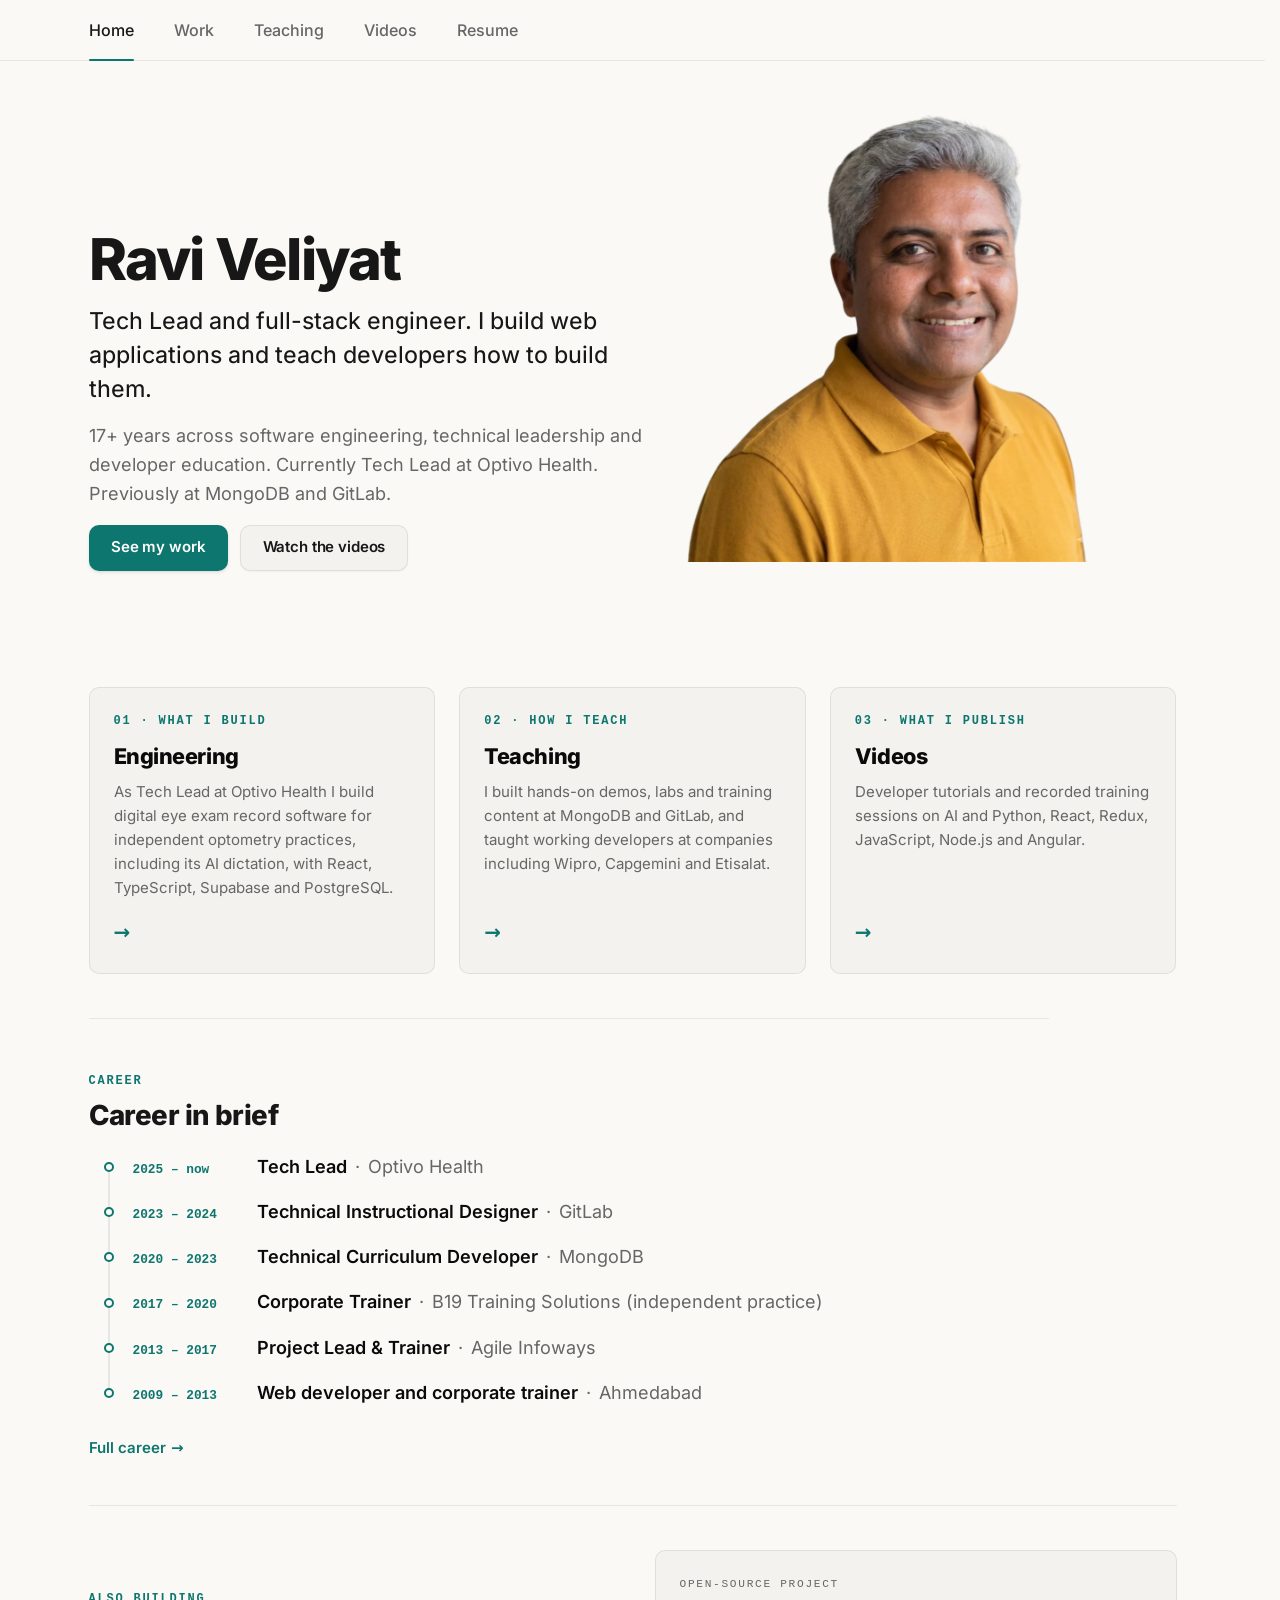
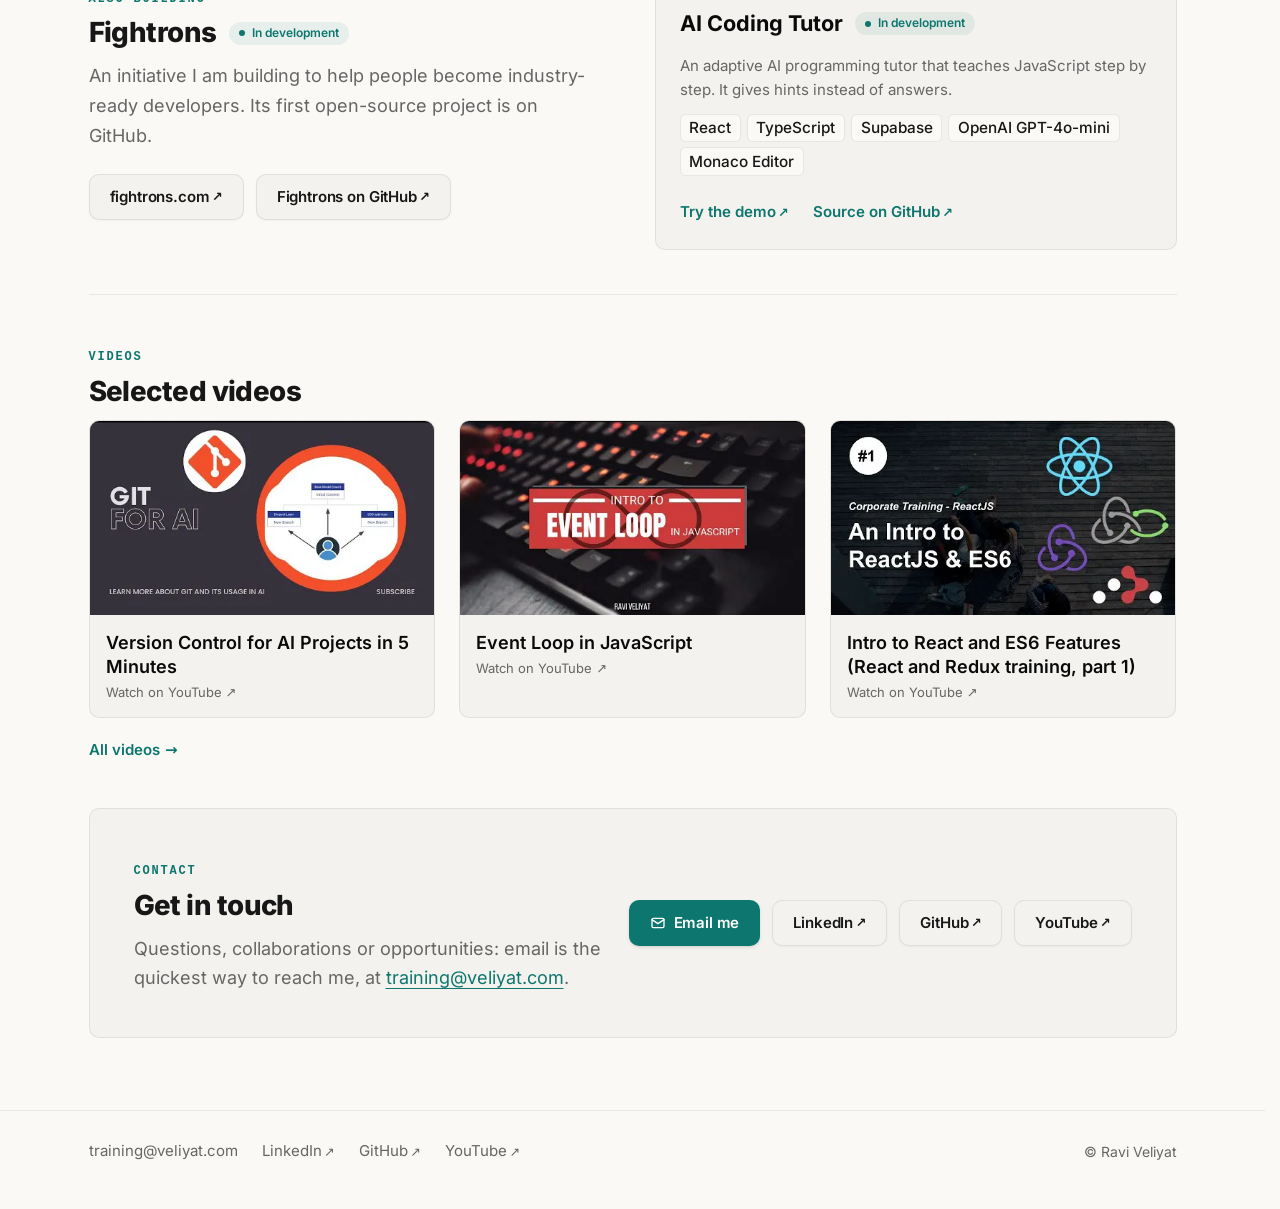
==== index.html @ f45f29bb "feat(home): tag AI Coding Tutor In development, new Home card eyebrows and phone icon tiles (brief v" ====
<!doctype html>
<html lang="en">
<head>
<meta charset="utf-8">
<meta name="viewport" content="width=device-width, initial-scale=1">
<title>Ravi Veliyat – Tech Lead, Full-Stack Engineer and Developer Educator</title>
<meta name="description" content="Tech Lead and full-stack engineer with 17+ years across software engineering, technical leadership and developer education, including MongoDB and GitLab.">
<meta name="color-scheme" content="light dark">
<link rel="icon" href="/assets/img/favicon.svg" type="image/svg+xml">
<link rel="preload" href="/assets/fonts/inter-latin-wght-normal.woff2" as="font" type="font/woff2" crossorigin>

<!-- SITE-ADDRESS block: https://veliyat.com appears only in this block and the JSON-LD below. Replace in one pass if it changes. -->
<link rel="canonical" href="https://veliyat.com/">
<meta property="og:title" content="Ravi Veliyat – Tech Lead, Full-Stack Engineer and Developer Educator">
<meta property="og:description" content="Tech Lead and full-stack engineer with 17+ years across software engineering, technical leadership and developer education, including MongoDB and GitLab.">
<meta property="og:url" content="https://veliyat.com/">
<meta property="og:type" content="website">
<meta property="og:site_name" content="Ravi Veliyat">
<meta property="og:image" content="https://veliyat.com/assets/img/social.jpg">
<meta property="og:image:width" content="1200">
<meta property="og:image:height" content="630">
<meta property="og:image:alt" content="Ravi Veliyat. Tech Lead and full-stack engineer. I build web applications and teach developers how to build them.">
<meta name="twitter:card" content="summary_large_image">
<!-- end SITE-ADDRESS block -->

<link rel="stylesheet" href="/assets/css/site.css">

<script type="application/ld+json">
{
  "@context": "https://schema.org",
  "@type": "ProfilePage",
  "name": "Ravi Veliyat – Tech Lead, Full-Stack Engineer and Developer Educator",
  "url": "https://veliyat.com/",
  "mainEntity": {
    "@type": "Person",
    "@id": "https://veliyat.com/#ravi",
    "name": "Ravi Veliyat",
    "url": "https://veliyat.com/",
    "jobTitle": "Tech Lead",
    "worksFor": {
      "@type": "Organization",
      "name": "Optivo Health",
      "url": "https://www.optivohealth.com/"
    },
    "address": {
      "@type": "PostalAddress",
      "addressLocality": "Ahmedabad",
      "addressCountry": "IN"
    },
    "email": "mailto:training@veliyat.com",
    "sameAs": [
      "https://www.linkedin.com/in/veliyat",
      "https://github.com/veliyat",
      "https://www.youtube.com/raviveliyat"
    ]
  }
}
</script>
</head>
<body>
<a class="skip-link" href="#main">Skip to content</a>

<header class="site-header">
  <div class="wrap wrap-wide">
    <nav class="site-nav" aria-label="Main navigation">
      <ul>
        <li><a href="/" aria-current="page">Home</a></li>
        <li><a href="/work/">Work</a></li>
        <li><a href="/teaching/">Teaching</a></li>
        <li><a href="/videos/">Videos</a></li>
        <li><a href="/resume/">Resume</a></li>
      </ul>
    </nav>
  </div>
</header>

<main id="main">
  <div class="wrap wrap-wide">

    <section class="hero hero-home" aria-labelledby="home-heading">
      <div class="hero-text">
        <h1 id="home-heading">Ravi Veliyat</h1>
        <p class="lede">Tech Lead and full-stack engineer. I build web applications and teach developers how to build them.</p>
        <p class="support">17+ years across software engineering, technical leadership and developer education. Currently Tech Lead at Optivo Health. Previously at MongoDB and GitLab.</p>
        <ul class="actions">
          <li><a class="btn btn-primary" href="/work/">See my work</a></li>
          <li><a class="btn btn-secondary" href="/videos/">Watch the videos</a></li>
        </ul>
      </div>
    </section>

<section class="cards-grid" aria-label="Key sections">
      <a class="card" href="/work/">
        <span class="card-icon" aria-hidden="true"><svg viewBox="0 0 24 24" fill="none" stroke="currentColor" stroke-width="2" stroke-linecap="round" stroke-linejoin="round" focusable="false"><polyline points="16 18 22 12 16 6"/><polyline points="8 6 2 12 8 18"/></svg></span>
        <span class="eyebrow">01 · What I build</span>
        <h2>Engineering</h2>
        <p>As Tech Lead at Optivo Health I build digital eye exam record software for independent optometry practices, including its AI dictation, with React, TypeScript, Supabase and PostgreSQL.</p>
        <span class="card-arrow" aria-hidden="true">→</span>
      </a>
      <a class="card" href="/teaching/">
        <span class="card-icon" aria-hidden="true"><svg viewBox="0 0 24 24" fill="none" stroke="currentColor" stroke-width="2" stroke-linecap="round" stroke-linejoin="round" focusable="false"><rect x="3" y="4" width="18" height="12" rx="1.5"/><path d="M12 16v4M8 20h8M7 8.5h6M7 11.5h4"/></svg></span>
        <span class="eyebrow">02 · How I teach</span>
        <h2>Teaching</h2>
        <p>I built hands-on demos, labs and training content at MongoDB and GitLab, and taught working developers at companies including Wipro, Capgemini and Etisalat.</p>
        <span class="card-arrow" aria-hidden="true">→</span>
      </a>
      <a class="card" href="/videos/">
        <span class="card-icon" aria-hidden="true"><svg viewBox="0 0 24 24" fill="none" stroke="currentColor" stroke-width="2" stroke-linecap="round" stroke-linejoin="round" focusable="false"><rect x="2.5" y="5" width="19" height="14" rx="3"/><path d="M10 9.5v5l4.5-2.5z" fill="currentColor"/></svg></span>
        <span class="eyebrow">03 · What I publish</span>
        <h2>Videos</h2>
        <p>Developer tutorials and recorded training sessions on AI and Python, React, Redux, JavaScript, Node.js and Angular.</p>
        <span class="card-arrow" aria-hidden="true">→</span>
      </a>
    </section>

    <section class="section" style="max-width:60rem;" aria-labelledby="career-heading">
      <span class="eyebrow">Career</span>
      <h2 id="career-heading">Career in brief</h2>
      <ul class="timeline">
        <li><span class="when">2025 – now</span><span class="what"><span class="role">Tech Lead</span><span class="sr-only">, </span><span class="org">Optivo Health</span></span></li>
        <li><span class="when">2023 – 2024</span><span class="what"><span class="role">Technical Instructional Designer</span><span class="sr-only">, </span><span class="org">GitLab</span></span></li>
        <li><span class="when">2020 – 2023</span><span class="what"><span class="role">Technical Curriculum Developer</span><span class="sr-only">, </span><span class="org">MongoDB</span></span></li>
        <li><span class="when">2017 – 2020</span><span class="what"><span class="role">Corporate Trainer</span><span class="sr-only">, </span><span class="org">B19 Training Solutions (independent practice)</span></span></li>
        <li><span class="when">2013 – 2017</span><span class="what"><span class="role">Project Lead &amp; Trainer</span><span class="sr-only">, </span><span class="org">Agile Infoways</span></span></li>
        <li><span class="when">2009 – 2013</span><span class="what"><span class="role">Web developer and corporate trainer</span><span class="sr-only">, </span><span class="org">Ahmedabad</span></span></li>
      </ul>
      <p class="more"><a href="/resume/#experience">Full career</a></p>
    </section>

    <section class="section fightrons" aria-labelledby="fightrons-heading">
      <div class="fightrons-text">
        <span class="eyebrow">Also building</span>
        <h2 id="fightrons-heading">Fightrons <span class="status-pill">In development</span></h2>
        <p>An initiative I am building to help people become industry-ready developers. Its first open-source project is on GitHub.</p>
        <ul class="fightrons-links">
          <li><a class="btn btn-secondary ext" href="https://fightrons.com/" target="_blank" rel="noopener noreferrer">fightrons.com<span class="ext-arrow" aria-hidden="true">↗</span><span class="sr-only"> (opens in a new tab)</span></a></li>
          <li><a class="btn btn-secondary ext" href="https://github.com/fightrons" target="_blank" rel="noopener noreferrer">Fightrons on GitHub<span class="ext-arrow" aria-hidden="true">↗</span><span class="sr-only"> (opens in a new tab)</span></a></li>
        </ul>
      </div>
<div class="project-card">
        <span class="project-label">Open-source project</span>
        <h3 class="has-status">AI Coding Tutor <span class="status-pill">In development</span></h3>
        <p>An adaptive AI programming tutor that teaches JavaScript step by step. It gives hints instead of answers.</p>
        <span class="project-tools"><span class="chip">React</span><span class="chip">TypeScript</span><span class="chip">Supabase</span><span class="chip">OpenAI GPT-4o-mini</span><span class="chip">Monaco Editor</span></span>
        <ul class="project-links">
          <li><a class="ext" href="https://ai-coding-tutor-taupe.vercel.app/" target="_blank" rel="noopener noreferrer">Try the demo<span class="ext-arrow" aria-hidden="true">↗</span><span class="sr-only"> (opens in a new tab)</span></a></li>
          <li><a class="ext" href="https://github.com/fightrons/ai-coding-tutor" target="_blank" rel="noopener noreferrer">Source on GitHub<span class="ext-arrow" aria-hidden="true">↗</span><span class="sr-only"> (opens in a new tab)</span></a></li>
        </ul>
      </div>
    </section>

    <section class="section video-section" aria-labelledby="videos-home-heading">
      <span class="eyebrow">Videos</span>
      <h2 id="videos-home-heading">Selected videos</h2>
      <ul class="video-grid">
        <li>
          <a class="video-card ext" href="https://www.youtube.com/watch?v=dtgPhRc6Yfo" target="_blank" rel="noopener noreferrer">
            <picture>
              <source srcset="/assets/img/videos/dtgPhRc6Yfo.webp" type="image/webp">
              <img src="/assets/img/videos/dtgPhRc6Yfo.jpg" width="480" height="270" alt="" loading="lazy" decoding="async">
            </picture>
            <span class="video-title">Version Control for AI Projects in 5 Minutes</span>
          <span class="video-watch">Watch on YouTube <span aria-hidden="true">↗</span><span class="sr-only"> (opens in a new tab)</span></span>
          </a>
        </li>
        <li>
          <a class="video-card ext" href="https://www.youtube.com/watch?v=EotIFTU19eo" target="_blank" rel="noopener noreferrer">
            <picture>
              <source srcset="/assets/img/videos/EotIFTU19eo.webp" type="image/webp">
              <img src="/assets/img/videos/EotIFTU19eo.jpg" width="480" height="270" alt="" loading="lazy" decoding="async">
            </picture>
            <span class="video-title">Event Loop in JavaScript</span>
          <span class="video-watch">Watch on YouTube <span aria-hidden="true">↗</span><span class="sr-only"> (opens in a new tab)</span></span>
          </a>
        </li>
        <li>
          <a class="video-card ext" href="https://www.youtube.com/watch?v=PegRdfY0nls" target="_blank" rel="noopener noreferrer">
            <picture>
              <source srcset="/assets/img/videos/PegRdfY0nls.webp" type="image/webp">
              <img src="/assets/img/videos/PegRdfY0nls.jpg" width="480" height="270" alt="" loading="lazy" decoding="async">
            </picture>
            <span class="video-title">Intro to React and ES6 Features (React and Redux training, part 1)</span>
          <span class="video-watch">Watch on YouTube <span aria-hidden="true">↗</span><span class="sr-only"> (opens in a new tab)</span></span>
          </a>
        </li>
      </ul>
      <p class="more"><a href="/videos/">All videos</a></p>
    </section>

<section class="section contact-panel" aria-labelledby="contact-heading">
      <div class="contact-text">
        <span class="eyebrow">Contact</span>
        <h2 id="contact-heading">Get in touch</h2>
        <p>Questions, collaborations or opportunities: email is the quickest way to reach me, at <a href="mailto:training@veliyat.com">training@veliyat.com</a>.</p>
      </div>
      <ul class="contact-actions">
        <li><a class="btn btn-primary" href="mailto:training@veliyat.com"><svg class="btn-icon" viewBox="0 0 24 24" fill="none" stroke="currentColor" stroke-width="2" stroke-linecap="round" stroke-linejoin="round" aria-hidden="true" focusable="false"><rect x="3" y="5" width="18" height="14" rx="2"/><path d="m3 7 9 6 9-6"/></svg>Email me</a></li>
        <li><a class="btn btn-secondary ext" href="https://www.linkedin.com/in/veliyat" target="_blank" rel="noopener noreferrer">LinkedIn<span class="ext-arrow" aria-hidden="true">↗</span><span class="sr-only"> (opens in a new tab)</span></a></li>
        <li><a class="btn btn-secondary ext" href="https://github.com/veliyat" target="_blank" rel="noopener noreferrer">GitHub<span class="ext-arrow" aria-hidden="true">↗</span><span class="sr-only"> (opens in a new tab)</span></a></li>
        <li><a class="btn btn-secondary ext" href="https://www.youtube.com/raviveliyat" target="_blank" rel="noopener noreferrer">YouTube<span class="ext-arrow" aria-hidden="true">↗</span><span class="sr-only"> (opens in a new tab)</span></a></li>
      </ul>
    </section>

  </div>
</main>

<footer class="site-footer">
  <div class="wrap wrap-wide">
    <ul class="footer-links">
      <li><a href="mailto:training@veliyat.com">training@veliyat.com</a></li>
      <li><a class="ext" href="https://www.linkedin.com/in/veliyat" target="_blank" rel="noopener noreferrer">LinkedIn<span class="ext-arrow" aria-hidden="true">↗</span><span class="sr-only"> (opens in a new tab)</span></a></li>
      <li><a class="ext" href="https://github.com/veliyat" target="_blank" rel="noopener noreferrer">GitHub<span class="ext-arrow" aria-hidden="true">↗</span><span class="sr-only"> (opens in a new tab)</span></a></li>
      <li><a class="ext" href="https://www.youtube.com/raviveliyat" target="_blank" rel="noopener noreferrer">YouTube<span class="ext-arrow" aria-hidden="true">↗</span><span class="sr-only"> (opens in a new tab)</span></a></li>
    </ul>
    <p class="copyright">© Ravi Veliyat</p>
  </div>
</footer>
</body>
</html>
---- assets/css/site.css ----
/* ==========================================================================
   veliyat.com: single stylesheet
   Version 6 design direction (A5). Self-hosted Inter font, system monospace
   for eyebrows, cards, chips, timeline line, and sticky header.
   ========================================================================== */

/* ---- Fonts -------------------------------------------------------------- */
@font-face {
  font-family: "Inter";
  font-style: normal;
  font-weight: 100 900;
  font-display: swap;
  src: url("/assets/fonts/inter-latin-wght-normal.woff2") format("woff2-variations"),
    url("/assets/fonts/inter-latin-wght-normal.woff2") format("woff2");
}

/* ---- Tokens ------------------------------------------------------------- */
:root {
  color-scheme: light dark;

  /* Refined Light Theme */
  --color-bg: #faf9f6;
  --color-surface: #f3f2ee;
  --color-surface-hover: #eae8e2;
  --color-text: #171717;
  --color-text-bold: #0a0a0a;
  --color-muted: #666666;
  --color-rule: rgba(0, 0, 0, 0.08);
  --color-accent: #0d766e;
  --color-accent-subtle: rgba(13, 118, 110, 0.08);
  --color-on-accent: #ffffff;
  --color-header-bg: rgba(250, 249, 246, 0.88);

  --font-body: "Inter", system-ui, -apple-system, BlinkMacSystemFont, "Segoe UI", Roboto, sans-serif;
  --font-display: "Inter", system-ui, -apple-system, BlinkMacSystemFont, "Segoe UI", Roboto, sans-serif;
  --font-mono: ui-monospace, SFMono-Regular, "SF Mono", Menlo, Consolas, monospace;

  --text-base: clamp(1.0625rem, 1rem + 0.2vw, 1.125rem);
  --text-small: 0.9375rem;
  --text-h1: clamp(2.35rem, 1.8rem + 2.5vw, 3.6rem);
  --text-lede: clamp(1.2rem, 1.05rem + 0.6vw, 1.45rem);
  --text-h2: clamp(1.4rem, 1.25rem + 0.6vw, 1.75rem);

  --space-1: 0.25rem;
  --space-2: 0.5rem;
  --space-3: 0.75rem;
  --space-4: 1rem;
  --space-5: 1.5rem;
  --space-6: 2.75rem;
  --space-7: 4.5rem;

  --measure: 44rem;
  --measure-wide: 72rem;
  --gutter: 1rem;
  --header-height: 4rem;
  --radius: 0.625rem;
  --radius-sm: 0.35rem;
  --radius-pill: 9999px;

  --portrait-w: 7.5rem;
  --portrait-h: 9.375rem;
  --duration-fast: 150ms;
}

@media (min-width: 40rem) {
  :root {
    --gutter: 2rem;
    --portrait-w: 14rem;
    --portrait-h: 17.5rem;
  }
}

@media (prefers-color-scheme: dark) {
  :root {
    /* Refined Dark Theme */
    --color-bg: #0a0a0a;
    --color-surface: #141414;
    --color-surface-hover: #1f1f1f;
    --color-text: #e5e5e5;
    --color-text-bold: #ffffff;
    --color-muted: #8c8c8c;
    --color-rule: rgba(255, 255, 255, 0.1);
    --color-accent: #2dd4bf;
    --color-accent-subtle: rgba(45, 212, 191, 0.12);
    --color-on-accent: #042f2e;
    --color-header-bg: rgba(10, 10, 10, 0.88);
  }
}

/* ---- Base --------------------------------------------------------------- */
*,
*::before,
*::after {
  box-sizing: border-box;
}

html {
  -webkit-text-size-adjust: 100%;
  text-size-adjust: 100%;
  scrollbar-gutter: stable;
}

@media (prefers-reduced-motion: no-preference) {
  html {
    scroll-behavior: smooth;
  }
}

body {
  margin: 0;
  background: var(--color-bg);
  color: var(--color-text);
  font-family: var(--font-body);
  font-size: var(--text-base);
  line-height: 1.65;
  min-height: 100vh;
  display: flex;
  flex-direction: column;
}

main {
  flex: 1 0 auto;
}

h1,
h2 {
  font-family: var(--font-display);
  font-weight: 800;
  line-height: 1.15;
  margin: 0;
  text-wrap: balance;
}

h1 {
  font-size: var(--text-h1);
  letter-spacing: -0.03em;
  line-height: 1.05;
}

h2 {
  font-size: var(--text-h2);
  letter-spacing: -0.02em;
}

h1[id],
h2[id],
h3[id],
section[id],
article[id] {
  scroll-margin-top: calc(var(--header-height) + 1.25rem);
}

p,
ul,
ol {
  margin: 0;
}

p+p {
  margin-top: var(--space-4);
}

a {
  color: var(--color-accent);
  text-decoration-thickness: 0.08em;
  text-underline-offset: 0.2em;
  transition: text-decoration-thickness var(--duration-fast) ease,
    color var(--duration-fast) ease;
}

a:hover {
  text-decoration-thickness: 0.18em;
}

:focus-visible {
  outline: 3px solid var(--color-accent);
  outline-offset: 3px;
  border-radius: 2px;
}

/* Screen reader only utility */
.sr-only {
  position: absolute;
  width: 1px;
  height: 1px;
  padding: 0;
  margin: -1px;
  overflow: hidden;
  clip: rect(0, 0, 0, 0);
  white-space: nowrap;
  border: 0;
}

/* ---- Eyebrows ----------------------------------------------------------- */
.eyebrow {
  display: inline-block;
  font-family: var(--font-mono);
  font-size: 0.75rem;
  font-weight: 600;
  text-transform: uppercase;
  letter-spacing: 0.15em;
  color: var(--color-accent);
  margin-bottom: var(--space-2);
}

/* ---- Layout ------------------------------------------------------------- */
.wrap {
  width: 100%;
  max-width: var(--measure);
  margin-inline: auto;
  padding-inline: var(--gutter);
}

.wrap-wide {
  max-width: var(--measure-wide);
}

.prose-measure {
  max-width: var(--measure);
}

.skip-link {
  position: absolute;
  left: var(--space-4);
  top: var(--space-2);
  padding: var(--space-2) var(--space-4);
  background: var(--color-accent);
  color: var(--color-on-accent);
  font-weight: 600;
  border-radius: var(--radius);
  transform: translateY(-300%);
  z-index: 200;
}

.skip-link:focus {
  transform: translateY(0);
}

/* ---- Sticky Header ------------------------------------------------------ */
.site-header {
  position: sticky;
  top: 0;
  z-index: 100;
  background-color: var(--color-header-bg);
  backdrop-filter: blur(12px);
  -webkit-backdrop-filter: blur(12px);
  border-bottom: 1px solid var(--color-rule);
  transition: background-color var(--duration-fast) ease, border-color var(--duration-fast) ease;
}

/* ---- Hero / Intro ------------------------------------------------------- */
.hero {
  display: flex;
  flex-direction: column;
  gap: var(--space-5);
  padding-top: var(--space-6);
}

.hero-text>*+* {
  margin-top: var(--space-4);
}

.lede {
  font-size: var(--text-lede);
  line-height: 1.45;
  font-weight: 450;
  color: var(--color-text);
  max-width: 32ch;
}

.support {
  color: var(--color-muted);
  font-size: var(--text-base);
  line-height: 1.6;
}

@media (min-width: 40rem) {
  .hero {
    flex-direction: row;
    align-items: flex-start;
    justify-content: space-between;
    gap: var(--space-6);
    padding-top: var(--space-7);
  }

  .hero .portrait {
    order: 2;
  }

  .hero .hero-text {
    flex: 1;
    max-width: 36rem;
  }
}

/* Portrait frame */
.portrait {
  flex: none;
  width: var(--portrait-w);
  height: var(--portrait-h);
  background-color: var(--color-surface);
  border: 1px solid var(--color-rule);
  border-radius: var(--radius);
  overflow: hidden;
  box-shadow: 0 4px 16px rgba(0, 0, 0, 0.06);
}

.portrait picture,
.portrait img {
  display: block;
  width: 100%;
  height: 100%;
}

.portrait img {
  object-fit: cover;
  object-position: center;
}

/* ---- Home Hero with Portrait Background --------------------------------- */
.hero-home {
  position: relative;
  width: 100%;
  display: block;
  background-image: url("/assets/img/ravi-transparent.png");
  background-image: image-set(url("/assets/img/ravi-transparent.webp") type("image/webp"),
      url("/assets/img/ravi-transparent.png") type("image/png"));
  background-repeat: no-repeat;
  background-position: center bottom;
  background-size: auto 16rem;
  padding-top: var(--space-7);
  padding-bottom: 18rem;
}

.hero-home .hero-text {
  width: 100%;
  max-width: 100%;
}

.hero-home .hero-text>*+* {
  margin-top: var(--space-4);
}

.hero-home .lede,
.hero-home .support {
  max-width: 36rem;
}

@media (min-width: 48rem) {
  .hero-home {
    background-position: right clamp(2rem, 5vw, 5rem) center;
    background-size: auto min(92%, 26rem);
    padding-top: var(--space-7);
    padding-bottom: var(--space-6);
    min-height: 26rem;
    display: flex;
    align-items: center;
  }

  .hero-home .hero-text {
    flex: 0 1 38rem;
    max-width: 38rem;
  }
}

@media (min-width: 64rem) {
  .hero-home {
    background-position: right clamp(3rem, 7vw, 7rem) center;
    background-size: auto min(94%, 28rem);
    min-height: 28rem;
    padding-top: calc(var(--space-7) + 6rem);
  }
}

/* ---- Buttons ------------------------------------------------------------ */
.actions {
  display: flex;
  flex-wrap: wrap;
  gap: var(--space-3);
  padding: 0;
  list-style: none;
  margin-top: var(--space-5);
}

.btn {
  display: inline-flex;
  align-items: center;
  justify-content: center;
  min-height: 2.75rem;
  padding: 0.6rem 1.35rem;
  border-radius: var(--radius);
  font-weight: 600;
  font-size: var(--text-small);
  text-decoration: none;
  letter-spacing: -0.01em;
  transition: all var(--duration-fast) ease;
}

.btn-primary {
  background: var(--color-accent);
  color: var(--color-on-accent);
  border: 1px solid transparent;
  box-shadow: 0 1px 2px rgba(0, 0, 0, 0.08), 0 2px 4px rgba(0, 0, 0, 0.06);
}

.btn-primary:hover {
  transform: translateY(-1px);
  filter: brightness(1.08);
  box-shadow: 0 4px 12px var(--color-accent-subtle);
}

.btn-secondary {
  background: var(--color-surface);
  color: var(--color-text);
  border: 1px solid var(--color-rule);
  box-shadow: 0 1px 2px rgba(0, 0, 0, 0.04);
}

.btn-secondary:hover {
  background: var(--color-surface-hover);
  border-color: var(--color-muted);
  color: var(--color-text-bold);
  transform: translateY(-1px);
}

.btn-external {
  display: inline-flex;
  align-items: center;
  gap: 0.5rem;
  background: var(--color-surface);
  color: var(--color-text-bold);
  border: 1px solid var(--color-rule);
  box-shadow: 0 1px 2px rgba(0, 0, 0, 0.05);
}

.btn-external:hover {
  background: var(--color-surface-hover);
  border-color: var(--color-accent);
  color: var(--color-accent);
  transform: translateY(-1px);
  box-shadow: 0 4px 12px var(--color-accent-subtle);
  text-decoration: none;
}

.btn-external .icon-external {
  display: inline-block;
  flex-shrink: 0;
  color: var(--color-accent);
  transition: transform var(--duration-fast) ease;
}

.btn-external:hover .icon-external {
  transform: translate(2px, -2px);
}

.project-action {
  margin-top: var(--space-3);
  margin-bottom: var(--space-4);
}

.action-subtext {
  margin-top: var(--space-2) !important;
  font-size: 0.875rem;
  line-height: 1.4;
}

.action-subtext a {
  display: inline-flex;
  align-items: center;
  gap: 0.35rem;
  color: var(--color-muted);
  text-decoration: none;
  font-weight: 500;
  transition: color var(--duration-fast) ease;
}

.action-subtext a:hover {
  color: var(--color-accent);
  text-decoration: underline;
  text-decoration-thickness: 0.1em;
  text-underline-offset: 0.2em;
}

.action-subtext .icon-code {
  flex-shrink: 0;
  color: var(--color-muted);
  transition: color var(--duration-fast) ease;
}

.action-subtext a:hover .icon-code {
  color: var(--color-accent);
}

/* ---- Home Cards --------------------------------------------------------- */
.cards-grid {
  display: grid;
  grid-template-columns: 1fr;
  gap: var(--space-4);
  margin-top: var(--space-6);
  padding: 0;
}

@media (min-width: 52rem) {
  .cards-grid {
    grid-template-columns: repeat(3, 1fr);
    gap: var(--space-5);
    margin-top: var(--space-7);
  }
}

.card {
  display: flex;
  flex-direction: column;
  position: relative;
  padding: var(--space-5);
  background: var(--color-surface);
  border: 1px solid var(--color-rule);
  border-radius: var(--radius);
  text-decoration: none;
  color: var(--color-text);
  transition: transform var(--duration-fast) ease,
    border-color var(--duration-fast) ease,
    box-shadow var(--duration-fast) ease;
}

.card:hover,
.card:focus-visible {
  transform: translateY(-2px);
  border-color: var(--color-accent);
  box-shadow: 0 8px 24px var(--color-accent-subtle);
  text-decoration: none;
}

.card h2 {
  color: var(--color-text-bold);
  font-size: 1.35rem;
  margin-top: var(--space-1);
}

.card p {
  margin-top: var(--space-3);
  color: var(--color-muted);
  font-size: var(--text-small);
  line-height: 1.6;
  flex: 1 0 auto;
}

.card .card-arrow {
  margin-top: var(--space-4);
  font-size: 1.25rem;
  font-weight: 600;
  color: var(--color-accent);
  align-self: flex-start;
  transition: transform var(--duration-fast) ease;
}

.card:hover .card-arrow,
.card:focus-visible .card-arrow {
  transform: translateX(4px);
}

/* ---- Sections ----------------------------------------------------------- */
.section {
  margin-top: var(--space-6);
  padding-top: var(--space-6);
  border-top: 1px solid var(--color-rule);
}

.section>h2+* {
  margin-top: var(--space-3);
}

.section>*+.more {
  margin-top: var(--space-4);
}

.section-first {
  margin-top: var(--space-6);
}

.more {
  font-weight: 600;
}

.more a {
  display: inline-flex;
  align-items: center;
  gap: 0.35rem;
  color: var(--color-accent);
  text-decoration: none;
  font-size: var(--text-small);
  transition: gap var(--duration-fast) ease, color var(--duration-fast) ease;
}

.more a::after {
  content: "→";
  display: inline-block;
  transition: transform var(--duration-fast) ease;
}

.more a:hover {
  text-decoration: underline;
  text-decoration-thickness: 0.12em;
  text-underline-offset: 0.25em;
}

.more a:hover::after {
  transform: translateX(4px);
}

/* ---- "On this page" Jump Links Row -------------------------------------- */
.on-this-page {
  margin-top: var(--space-4);
  margin-bottom: var(--space-5);
  padding: var(--space-3) var(--space-4);
  background: var(--color-surface);
  border: 1px solid var(--color-rule);
  border-radius: var(--radius);
}

.on-this-page-label {
  display: block;
  font-family: var(--font-mono);
  font-size: 0.75rem;
  font-weight: 600;
  text-transform: uppercase;
  letter-spacing: 0.12em;
  color: var(--color-accent);
  margin-bottom: var(--space-2);
}

.on-this-page ul {
  display: flex;
  flex-wrap: wrap;
  gap: 0.35rem 0.5rem;
  padding: 0;
  list-style: none;
}

.on-this-page a {
  display: inline-block;
  padding: 0.2rem 0.65rem;
  border-radius: var(--radius-sm);
  background: var(--color-bg);
  border: 1px solid var(--color-rule);
  color: var(--color-muted);
  font-size: 0.85rem;
  font-weight: 500;
  text-decoration: none;
  transition: all var(--duration-fast) ease;
}

.on-this-page a:hover,
.on-this-page a:focus-visible {
  color: var(--color-accent);
  border-color: var(--color-accent);
  background: var(--color-surface-hover);
  text-decoration: none;
}

/* ---- "Next" Card -------------------------------------------------------- */
.next-card-wrap {
  margin-top: var(--space-7);
  padding-top: var(--space-5);
  border-top: 1px solid var(--color-rule);
}

.next-card {
  display: flex;
  align-items: center;
  justify-content: space-between;
  padding: var(--space-4) var(--space-5);
  background: var(--color-surface);
  border: 1px solid var(--color-rule);
  border-radius: var(--radius);
  text-decoration: none;
  color: var(--color-text-bold);
  font-weight: 600;
  font-size: 1.05rem;
  transition: all var(--duration-fast) ease;
}

.next-card:hover,
.next-card:focus-visible {
  border-color: var(--color-accent);
  color: var(--color-accent);
  background: var(--color-surface-hover);
  transform: translateY(-2px);
  box-shadow: 0 4px 16px var(--color-accent-subtle);
  text-decoration: none;
}

.next-card .card-arrow {
  font-size: 1.25rem;
  color: var(--color-accent);
  transition: transform var(--duration-fast) ease;
}

.next-card:hover .card-arrow,
.next-card:focus-visible .card-arrow {
  transform: translateX(4px);
}

/* ---- Timeline (brief v16): one row per role, date + role + organisation ---- */
.timeline {
  position: relative;
  list-style: none;
  margin: var(--space-4) 0 0;
  padding: 0;
  max-width: 52rem;
}
/* the vertical line, through the centre of the dots */
.timeline::before {
  content: "";
  position: absolute;
  left: calc(0.75rem + 0.5rem - 1px);
  top: 1.35rem;
  bottom: 1.35rem;
  width: 2px;
  background: var(--color-rule);
}
.timeline li {
  position: relative;
  display: grid;
  grid-template-columns: 1rem 1fr;
  column-gap: var(--space-4);
  row-gap: 0.1rem;
  align-items: baseline;
  padding: 0.6rem 0.75rem;
  border-radius: var(--radius-sm);
  transition: background-color var(--duration-fast) ease;
}
.timeline li::before {
  content: "";
  grid-row: 1 / span 2;
  align-self: start;
  justify-self: center;
  margin-top: 0.4rem;
  width: 10px;
  height: 10px;
  border-radius: 50%;
  background: var(--color-bg);
  border: 2px solid var(--color-accent);
  transition: background-color var(--duration-fast) ease;
}
.timeline li:hover { background: var(--color-surface); }
.timeline li:hover::before { background: var(--color-accent); }

.timeline .when {
  grid-column: 2;
  font-family: var(--font-mono);
  font-size: 0.8rem;
  font-weight: 600;
  color: var(--color-accent);
  white-space: nowrap;
}
.timeline .what {
  grid-column: 2;
  line-height: 1.45;
  color: var(--color-muted);
}
.timeline .role { color: var(--color-text-bold); font-weight: 600; }
.timeline .org::before { content: "·" / ""; margin: 0 0.45em; color: var(--color-muted); }

@media (min-width: 40rem) {
  .timeline li { grid-template-columns: 1rem 6.75rem 1fr; }
  .timeline li::before { grid-row: 1; align-self: start; margin-top: calc((1.45em - 10px) / 2); }
  .timeline .when { grid-column: 2; }
  .timeline .what { grid-column: 3; }
}
@media (prefers-reduced-motion: reduce) {
  .timeline li, .timeline li::before { transition: none; }
}

/* ---- Chips (Tech lists) ------------------------------------------------- */
.chip {
  display: inline-block;
  padding: 0.15rem 0.55rem;
  margin: 0.15rem 0.15rem;
  border-radius: var(--radius-sm);
  background: var(--color-surface);
  border: 1px solid var(--color-rule);
  font-size: 0.85em;
  font-weight: 500;
  line-height: 1.4;
  color: var(--color-text);
  vertical-align: baseline;
}

.chip-sep {
  display: none;
}

/* ---- Long-form pages (Work, Teaching, Videos, Resume, About) ------------- */
.prose>*+* {
  margin-top: var(--space-3);
}

.prose h3 {
  margin-top: var(--space-5);
  font-size: 1.15rem;
  font-weight: 700;
  line-height: 1.35;
  letter-spacing: -0.015em;
}

.prose ul {
  padding-left: 1.35rem;
}

.prose li {
  line-height: 1.6;
}

.prose li::marker {
  color: var(--color-accent);
}

.prose li+li {
  margin-top: var(--space-2);
}

.meta {
  display: inline-block;
  font-size: 0.85rem;
  font-weight: 500;
  color: var(--color-muted);
  padding: 0.2rem 0.65rem;
  background-color: var(--color-surface);
  border: 1px solid var(--color-rule);
  border-radius: var(--radius-pill);
  margin-block: 0.25rem 0.5rem;
}

.contact-line {
  color: var(--color-muted);
  font-size: var(--text-small);
  line-height: 1.6;
}

.contact-line strong {
  color: var(--color-text-bold);
  font-weight: 700;
}

/* GitHub repo tags in Work */
.prose li>a[href*="github.com/veliyat/"] {
  font-family: var(--font-mono);
  font-size: 0.88em;
  padding: 0.15em 0.45em;
  border-radius: var(--radius-sm);
  background-color: var(--color-surface);
  border: 1px solid var(--color-rule);
  text-decoration: none;
  color: var(--color-accent);
  transition: border-color var(--duration-fast) ease, background-color var(--duration-fast) ease;
}

.prose li>a[href*="github.com/veliyat/"]:hover {
  border-color: var(--color-accent);
  background-color: var(--color-surface-hover);
}

.role {
  margin-top: var(--space-5);
}

.role:first-of-type {
  margin-top: var(--space-3);
}

.role> :first-child {
  margin-top: 0;
}

.role>*+* {
  margin-top: var(--space-3);
}

.role-subhead {
  margin-top: var(--space-3);
  font-size: var(--text-small);
  color: var(--color-text-bold);
  text-transform: uppercase;
  letter-spacing: 0.04em;
}

/* ---- Footer ------------------------------------------------------------- */
.site-footer {
  margin-top: var(--space-7);
  padding-block: var(--space-5) var(--space-6);
  border-top: 1px solid var(--color-rule);
  font-size: var(--text-small);
}

.site-footer .wrap {
  display: flex;
  flex-direction: column;
  gap: var(--space-3);
}

.footer-links {
  display: flex;
  flex-wrap: wrap;
  gap: 0 var(--space-4);
  padding: 0;
  list-style: none;
}

.footer-links a {
  display: inline-block;
  padding-block: var(--space-1);
  color: var(--color-muted);
  text-decoration: none;
  transition: color var(--duration-fast) ease;
}

.footer-links a:hover {
  color: var(--color-accent);
  text-decoration: underline;
  text-decoration-thickness: 0.12em;
  text-underline-offset: 0.25em;
}

.copyright {
  color: var(--color-muted);
  font-size: 0.875rem;
}

@media (min-width: 40rem) {
  .site-footer .wrap {
    flex-direction: row;
    align-items: center;
    justify-content: space-between;
  }

  .footer-links {
    gap: 0 var(--space-5);
  }

  .copyright {
    margin-top: 0;
  }
}

/* ---- Print (Resume) ----------------------------------------------------- */
@page {
  size: A4;
  margin: 1.0cm 1.2cm;
}

@media print {
  :root {
    --color-bg: #ffffff;
    --color-text: #000000;
    --color-muted: #333333;
    --color-rule: #cccccc;
    --color-accent: #000000;
  }

  body {
    font-size: 9pt;
    line-height: 1.35;
    min-height: 0;
    color: #000000;
    background: #ffffff;
    font-family: -apple-system, BlinkMacSystemFont, "Segoe UI", Roboto, sans-serif;
  }

  .site-header,
  .skip-link,
  .site-nav,
  .site-footer,
  .on-this-page,
  .next-card-wrap,
  .card-arrow,
  .eyebrow,
  .no-print {
    display: none !important;
  }

  .wrap {
    max-width: none;
    padding-inline: 0;
  }

  .hero {
    padding-top: 0;
    gap: 0;
  }

  .hero-text>*+* {
    margin-top: 0.25rem;
  }

  h1 {
    font-size: 18pt;
    line-height: 1.1;
  }

  .contact-line {
    font-size: 9pt;
    line-height: 1.35;
    color: #222222;
  }

  .contact-line strong {
    font-weight: 700;
    color: #000000;
  }

  h2 {
    font-size: 12pt;
    margin-top: 0;
    break-after: avoid;
    page-break-after: avoid;
  }

  h3 {
    font-size: 10pt;
    margin-top: 0;
    break-after: avoid;
    page-break-after: avoid;
  }

  .meta {
    font-size: 8.5pt;
    color: #444444;
    padding: 0;
    border: none;
    background: none;
    break-after: avoid;
    page-break-after: avoid;
  }

  .role-subhead {
    break-after: avoid;
    page-break-after: avoid;
  }

  .section {
    margin-top: 0.65rem;
    padding-top: 0.4rem;
    border-top: 1px solid var(--color-rule);
  }

  .section-first {
    margin-top: 0.5rem;
  }

  .section>h2+* {
    margin-top: 0.2rem;
  }

  .role {
    margin-top: 0.45rem;
    break-inside: avoid;
    page-break-inside: avoid;
  }

  .role:first-of-type {
    margin-top: 0.25rem;
  }

  .role>*+* {
    margin-top: 0.2rem;
  }

  .prose ul {
    padding-left: 1.1rem;
    margin-top: 0.2rem;
  }

  .prose li+li {
    margin-top: 0.12rem;
  }

  .chip {
    display: inline !important;
    padding: 0 !important;
    margin: 0 !important;
    border: none !important;
    background: none !important;
    font-size: inherit !important;
    font-weight: normal !important;
    color: inherit !important;
  }

  .chip-sep {
    display: inline !important;
  }

  a {
    color: inherit;
    text-decoration: none;
  }
}

/* ---- Motion ------------------------------------------------------------- */
@view-transition {
  navigation: auto;
}

@media (prefers-reduced-motion: reduce) {

  *,
  *::before,
  *::after {
    transition: none !important;
    animation: none !important;
    scroll-behavior: auto !important;
  }

  .btn:hover,
  .btn-external:hover,
  .btn-external:hover .icon-external,
  .card:hover,
  .card:hover .card-arrow,
  .next-card:hover,
  .next-card:hover .card-arrow {
    transform: none !important;
  }

  ::view-transition-group(*),
  ::view-transition-old(*),
  ::view-transition-new(*) {
    animation: none !important;
  }
}
/* ---- Phone layout fixes (website-handoff/home-mobile.css) ---- */
@media (max-width: 47.99rem) {
  .hero-home {
    padding-top: 1.75rem;
    padding-bottom: 0;
    background-position: right 1.5rem top 1.75rem;
    background-size: auto 9.5rem;
  }
  .hero-home h1 {
    min-height: 9.5rem;
    padding-right: 10.25rem;
    display: flex;
    align-items: center;
  }
  .hero-home .lede { margin-top: 1rem; }
  .actions .btn { flex: 1 1 0; }
  .actions li { flex: 1 1 0; display: flex; }
  .cards-grid { margin-top: 2rem; gap: 0.75rem; }
  .card { padding: 1.1rem 1.25rem; }
  .card .eyebrow { display: none; }
  .card h2 { display: flex; justify-content: space-between; align-items: baseline; }
  .card .card-arrow { display: none; }
  .card h2::after { content: "→"; color: var(--color-accent); font-weight: 600; }
  .footer-links { gap: 0 1rem; }
}
@media (max-width: 47.99rem) {
  .actions li, .actions .btn { flex: 1 1 auto; }
  .btn { white-space: nowrap; padding-inline: 1rem; }
}
@media (max-width: 23.99rem) {
  .hero-home { background-position: right 1rem top 1.75rem; background-size: auto 8rem; }
  .hero-home h1 { min-height: 8rem; padding-right: 8.75rem; }
}

/* ---- Site navigation (one design at every width) ---- */
.site-nav ul {
  display: flex;
  justify-content: space-between;
  align-items: stretch;
  margin: 0;
  padding: 0;
  list-style: none;
}
.site-nav a {
  position: relative;
  display: flex;
  align-items: center;
  min-height: 3.25rem;
  padding-inline: 0.25rem;
  color: var(--color-muted);
  font-size: 1rem;
  font-weight: 500;
  text-decoration: none;
  white-space: nowrap;
  transition: color var(--duration-fast) ease;
}
.site-nav a:hover { color: var(--color-text); }
.site-nav a:active { color: var(--color-accent); }
.site-nav a[aria-current="page"] { color: var(--color-text); }
.site-nav a[aria-current="page"]::after {
  content: "";
  position: absolute;
  left: 0.25rem;
  right: 0.25rem;
  bottom: -1px;
  height: 2px;
  border-radius: 2px;
  background: var(--color-accent);
}
@media (max-width: 23.99rem) {
  .site-nav a { font-size: 0.9375rem; padding-inline: 0.125rem; }
}
@media (min-width: 48rem) {
  .site-nav ul { justify-content: flex-start; gap: 2rem; }
  .site-nav a { min-height: 3.75rem; }
}

/* Menu text lines up exactly with the page content edge */
.site-nav li:first-child a { margin-left: -0.25rem; }
.site-nav li:last-child a { margin-right: -0.25rem; }
@media (max-width: 23.99rem) {
  .site-nav li:first-child a { margin-left: -0.125rem; }
  .site-nav li:last-child a { margin-right: -0.125rem; }
}

/* Inner pages: wide layout, but text blocks keep a comfortable line length */
main > .wrap-wide > *:not(.hero-home):not(.cards-grid):not(.video-section):not(.hero-compact):not(.contact-panel):not(.fightrons) {
  max-width: var(--measure);
}

/* Print: the resume uses the full page width */
@media print {
  .wrap-wide,
  main > .wrap-wide > * {
    max-width: none;
  }
}

/* ---- Video cards -------------------------------------------------------- */
.video-group-note {
  margin-top: var(--space-2);
  color: var(--color-muted);
  max-width: var(--measure);
}

.video-grid {
  display: grid;
  grid-template-columns: 1fr;
  gap: var(--space-5);
  margin-top: var(--space-5);
  padding: 0;
  list-style: none;
}

@media (min-width: 40rem) {
  .video-grid { grid-template-columns: repeat(2, minmax(0, 1fr)); }
}

@media (min-width: 64rem) {
  .video-grid { grid-template-columns: repeat(3, minmax(0, 1fr)); }
}

.video-card {
  display: flex;
  flex-direction: column;
  height: 100%;
  overflow: hidden;
  background: var(--color-surface);
  border: 1px solid var(--color-rule);
  border-radius: var(--radius);
  color: var(--color-text);
  text-decoration: none;
  transition: transform var(--duration-fast) ease,
    border-color var(--duration-fast) ease,
    box-shadow var(--duration-fast) ease;
}

.video-card:hover,
.video-card:focus-visible {
  transform: translateY(-2px);
  border-color: var(--color-accent);
  box-shadow: 0 8px 24px var(--color-accent-subtle);
  text-decoration: none;
}

.video-card img {
  display: block;
  width: 100%;
  height: auto;
  aspect-ratio: 16 / 9;
  background: var(--color-surface-hover);
}

.video-title {
  padding: var(--space-4) var(--space-4) 0;
  color: var(--color-text-bold);
  font-weight: 600;
  line-height: 1.35;
}

.video-lang {
  align-self: flex-start;
  margin: var(--space-2) var(--space-4) 0;
  padding: 0.1rem 0.55rem;
  border-radius: var(--radius-pill);
  background: var(--color-accent-subtle);
  color: var(--color-accent);
  font-size: 0.8125rem;
  font-weight: 600;
}

.video-card > :last-child { margin-bottom: var(--space-4); }

/* ---- External links (brief A2) ------------------------------------------
   .ext marks every link that leaves the site. Markup supplies a
   <span class="ext-arrow" aria-hidden="true">↗</span> and a visually
   hidden " (opens in a new tab)" span. */
.ext-arrow {
  display: inline-block;
  margin-left: 0.2em;
  font-size: 0.85em;
  line-height: 1;
  text-decoration: none;
  transition: transform var(--duration-fast) ease;
}

.ext:hover .ext-arrow,
.ext:focus-visible .ext-arrow {
  transform: translate(1px, -1px);
}

/* "More" links use → for internal pages; external ones use ↗ instead */
.more a.ext::after { content: none; }

.video-watch {
  padding: 0 var(--space-4);
  margin-top: 0.25rem;
  color: var(--color-muted);
  font-size: 0.8125rem;
  line-height: 1.4;
}

.video-card:hover .video-watch,
.video-card:focus-visible .video-watch {
  color: var(--color-accent);
}

@media print {
  .ext-arrow { display: none; }
}

/* ---- Compact page intro (Videos) ---- */
.hero-compact { padding-top: var(--space-6); gap: var(--space-4); }
.hero-compact .hero-text { max-width: none; }
.hero-compact .lede { max-width: none; }
.btn-lg { min-height: 3rem; padding: 0.75rem 1.5rem; font-size: 1rem; }
.hero-cta { margin: 0; }
@media (min-width: 40rem) {
  .hero-compact { align-items: center; justify-content: space-between; padding-top: var(--space-6); }
  .hero-compact .hero-text { flex: 1 1 auto; }
  .hero-cta { flex: none; }
}
@media (max-width: 39.99rem) {
  .hero-cta .btn { width: 100%; }
}
.hero-compact h1 { max-width: none; font-size: clamp(2rem, 1.5rem + 2vw, 2.75rem); }

/* ---- Home: contact panel (brief v14) ---- */
.contact-panel {
  display: grid;
  gap: var(--space-5);
  padding: var(--space-6) var(--space-5);
  border: 1px solid var(--color-rule);
  border-radius: var(--radius);
  background: var(--color-surface);
}
.contact-panel .contact-text p { margin-top: var(--space-3); color: var(--color-muted); max-width: 36rem; }
.contact-actions {
  display: flex;
  flex-wrap: wrap;
  gap: var(--space-3);
  margin: 0;
  padding: 0;
  list-style: none;
}
.contact-actions li { display: flex; }
/* One size for every button in the row: hierarchy comes from fill, not size */
.contact-actions .btn {
  min-height: 2.75rem;
  padding: 0.6rem 1.25rem;
  font-size: var(--text-small);
}
.contact-actions .btn-icon { width: 1rem; height: 1rem; flex: none; margin-right: 0.5rem; }
@media (min-width: 52rem) {
  .contact-panel {
    grid-template-columns: 1fr auto;
    align-items: center;
    padding: var(--space-6);
  }
}
/* Phones: 2 x 2 grid of equal buttons */
@media (max-width: 39.99rem) {
  .contact-actions { display: grid; grid-template-columns: 1fr 1fr; }
  .contact-actions .btn { width: 100%; padding-inline: 0.75rem; }
}

/* ---- Home: Fightrons (brief v15) ---- */
.fightrons {
  display: grid;
  gap: var(--space-5);
  align-items: center;
}
.fightrons-text p { margin-top: var(--space-3); color: var(--color-muted); max-width: 32rem; }
.fightrons h2 { display: flex; flex-wrap: wrap; align-items: center; gap: var(--space-2) var(--space-3); }
.status-pill {
  display: inline-flex;
  align-items: center;
  gap: 0.4rem;
  padding: 0.2rem 0.65rem;
  border-radius: var(--radius-pill);
  background: var(--color-accent-subtle);
  color: var(--color-accent);
  font-size: 0.75rem;
  font-weight: 600;
  letter-spacing: 0;
  line-height: 1.4;
}
.status-pill::before {
  content: "";
  width: 0.4rem;
  height: 0.4rem;
  border-radius: 50%;
  background: currentColor;
}
.fightrons-links {
  display: flex;
  flex-wrap: wrap;
  gap: var(--space-3);
  margin: var(--space-5) 0 0;
  padding: 0;
  list-style: none;
}
.fightrons-links li { display: flex; }
.fightrons-links .btn { min-height: 2.75rem; padding: 0.6rem 1.25rem; font-size: var(--text-small); }

.project-card {
  display: flex;
  flex-direction: column;
  gap: var(--space-3);
  padding: var(--space-5);
  background: var(--color-surface);
  border: 1px solid var(--color-rule);
  border-radius: var(--radius);
  color: var(--color-text);
  text-decoration: none;
  transition: transform var(--duration-fast) ease,
    border-color var(--duration-fast) ease,
    box-shadow var(--duration-fast) ease;
}
.project-card:hover,
.project-card:focus-visible {
  transform: translateY(-2px);
  border-color: var(--color-accent);
  box-shadow: 0 8px 24px var(--color-accent-subtle);
  text-decoration: none;
}
.project-label {
  font-family: var(--font-mono, ui-monospace, SFMono-Regular, Menlo, monospace);
  font-size: 0.7rem;
  letter-spacing: 0.15em;
  text-transform: uppercase;
  color: var(--color-muted);
}
.project-card h3 { margin: 0; font-size: 1.35rem; color: var(--color-text-bold); }
.project-card p { margin: 0; color: var(--color-muted); font-size: var(--text-small); line-height: 1.6; }
.project-tools { display: flex; flex-wrap: wrap; gap: 0.35rem; }
.project-tools .chip { margin: 0; background: var(--color-bg, transparent); }
.project-cta { margin-top: var(--space-2); font-weight: 600; font-size: var(--text-small); color: var(--color-accent); }

@media (min-width: 52rem) {
  .fightrons { grid-template-columns: 1fr 1fr; gap: var(--space-6); }
}
@media (max-width: 39.99rem) {
  .fightrons-links { display: grid; grid-template-columns: 1fr 1fr; }
  .fightrons-links .btn { width: 100%; padding-inline: 0.75rem; }
}

/* ---- "In development" tag beside a heading; project card with two links (brief v17) ---- */
.has-status { display: flex; flex-wrap: wrap; align-items: center; gap: var(--space-2) var(--space-3); }
.project-card:hover,
.project-card:focus-visible { transform: none; border-color: var(--color-rule); box-shadow: none; }
.project-links {
  display: flex;
  flex-wrap: wrap;
  gap: var(--space-2) var(--space-5);
  margin: var(--space-2) 0 0;
  padding: 0;
  list-style: none;
}
.project-links a { font-weight: 600; font-size: var(--text-small); color: var(--color-accent); text-decoration: none; }
.project-links a:hover { text-decoration: underline; text-underline-offset: 0.2em; }

/* ---- Home cards: icon tile + meaningful eyebrow (brief v18) ---- */
.card-icon {
  display: inline-flex;
  align-items: center;
  justify-content: center;
  width: 2.5rem;
  height: 2.5rem;
  border-radius: 0.65rem;
  background: var(--color-accent-subtle);
  color: var(--color-accent);
  margin-bottom: var(--space-4);
  transition: background-color var(--duration-fast) ease, color var(--duration-fast) ease;
}
.card-icon svg { width: 1.25rem; height: 1.25rem; }
.card:hover .card-icon,
.card:focus-visible .card-icon { background: var(--color-accent); color: var(--color-on-accent); }

/* Desktop and tablet: no icons, the eyebrow labels do that job */
@media (min-width: 48rem) {
  .card-icon { display: none; }
}

/* Phones: icon and title on one line, text below starting at the icon's edge */
@media (max-width: 47.99rem) {
  .card {
    display: grid;
    grid-template-columns: auto 1fr;
    column-gap: 0.85rem;
    align-items: center;
  }
  .card-icon { grid-column: 1; grid-row: 1; width: 2.5rem; height: 2.5rem; margin: 0; }
  .card-icon svg { width: 1.3rem; height: 1.3rem; }
  .card h2 { grid-column: 2; grid-row: 1; margin-top: 0; }
  .card p { grid-column: 1 / -1; grid-row: 2; margin-top: 0.75rem; }
}
@media (prefers-reduced-motion: reduce) {
  .card-icon { transition: none; }
}
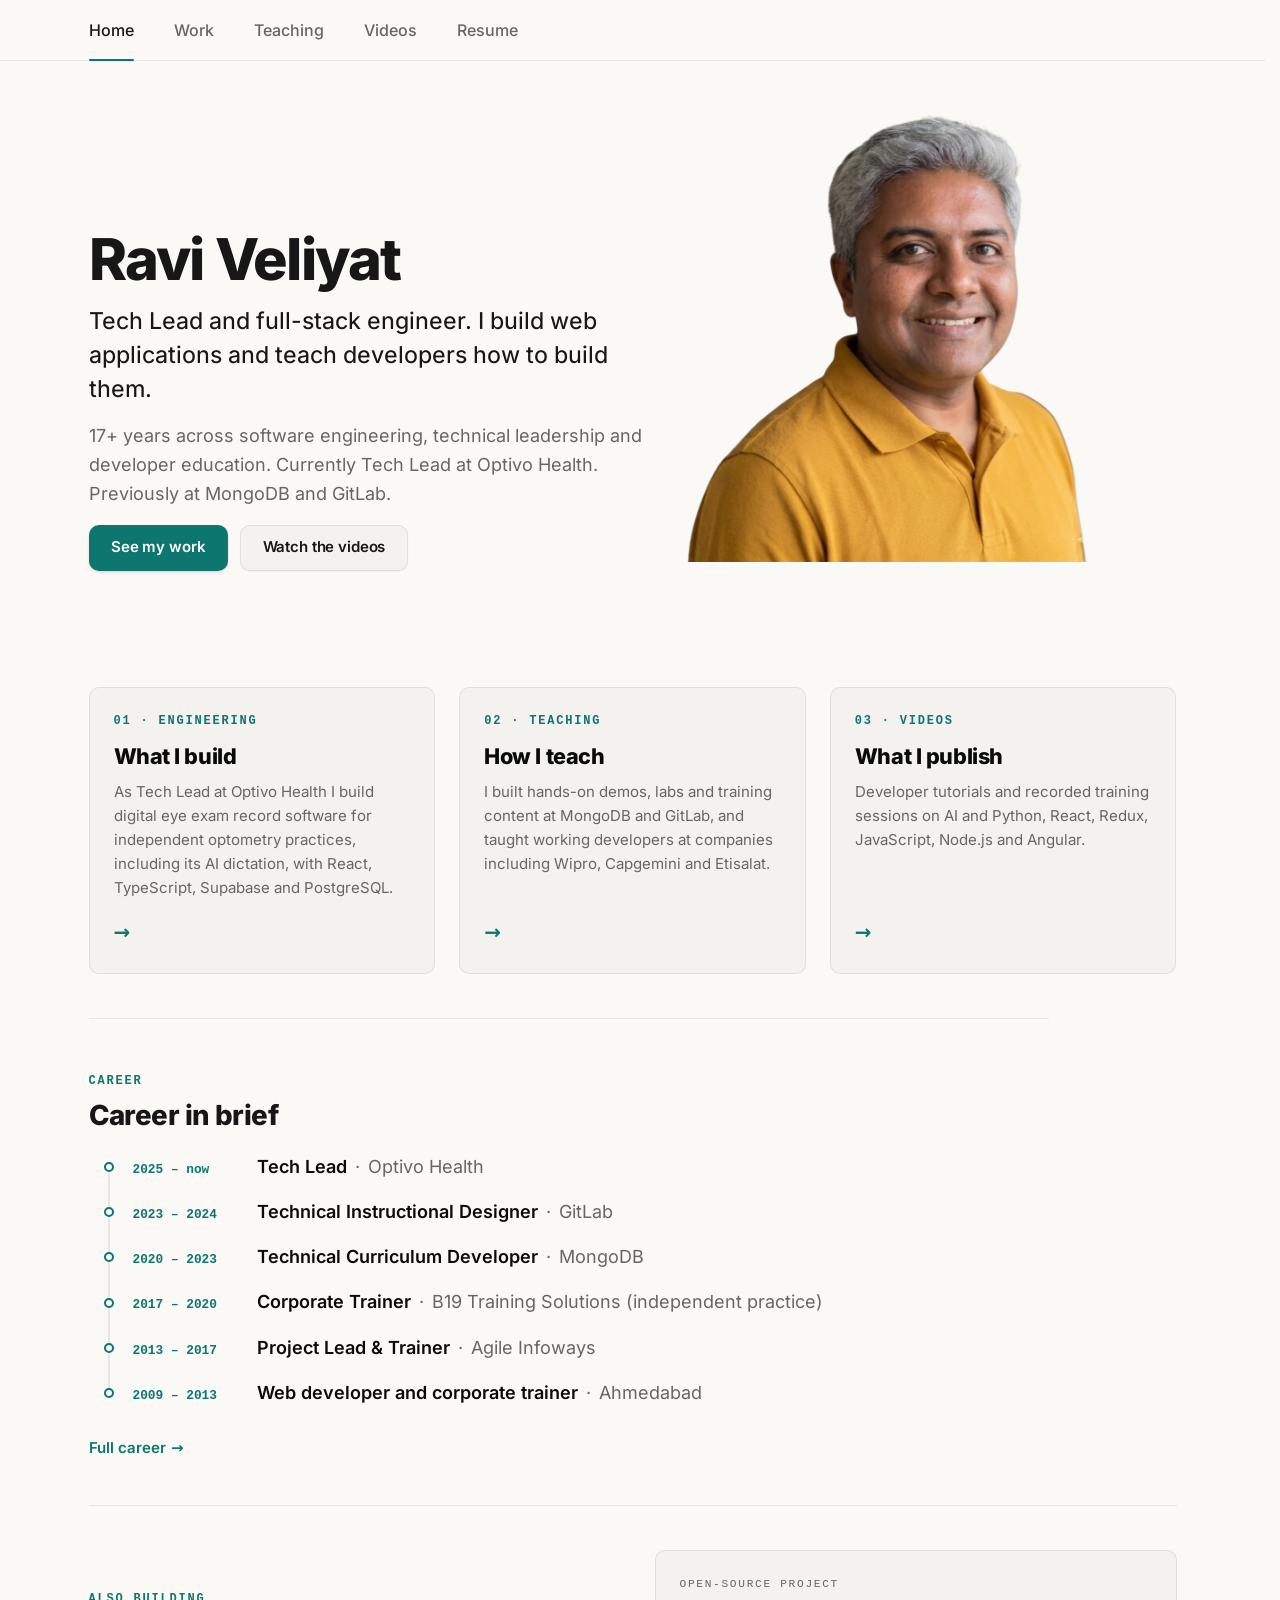
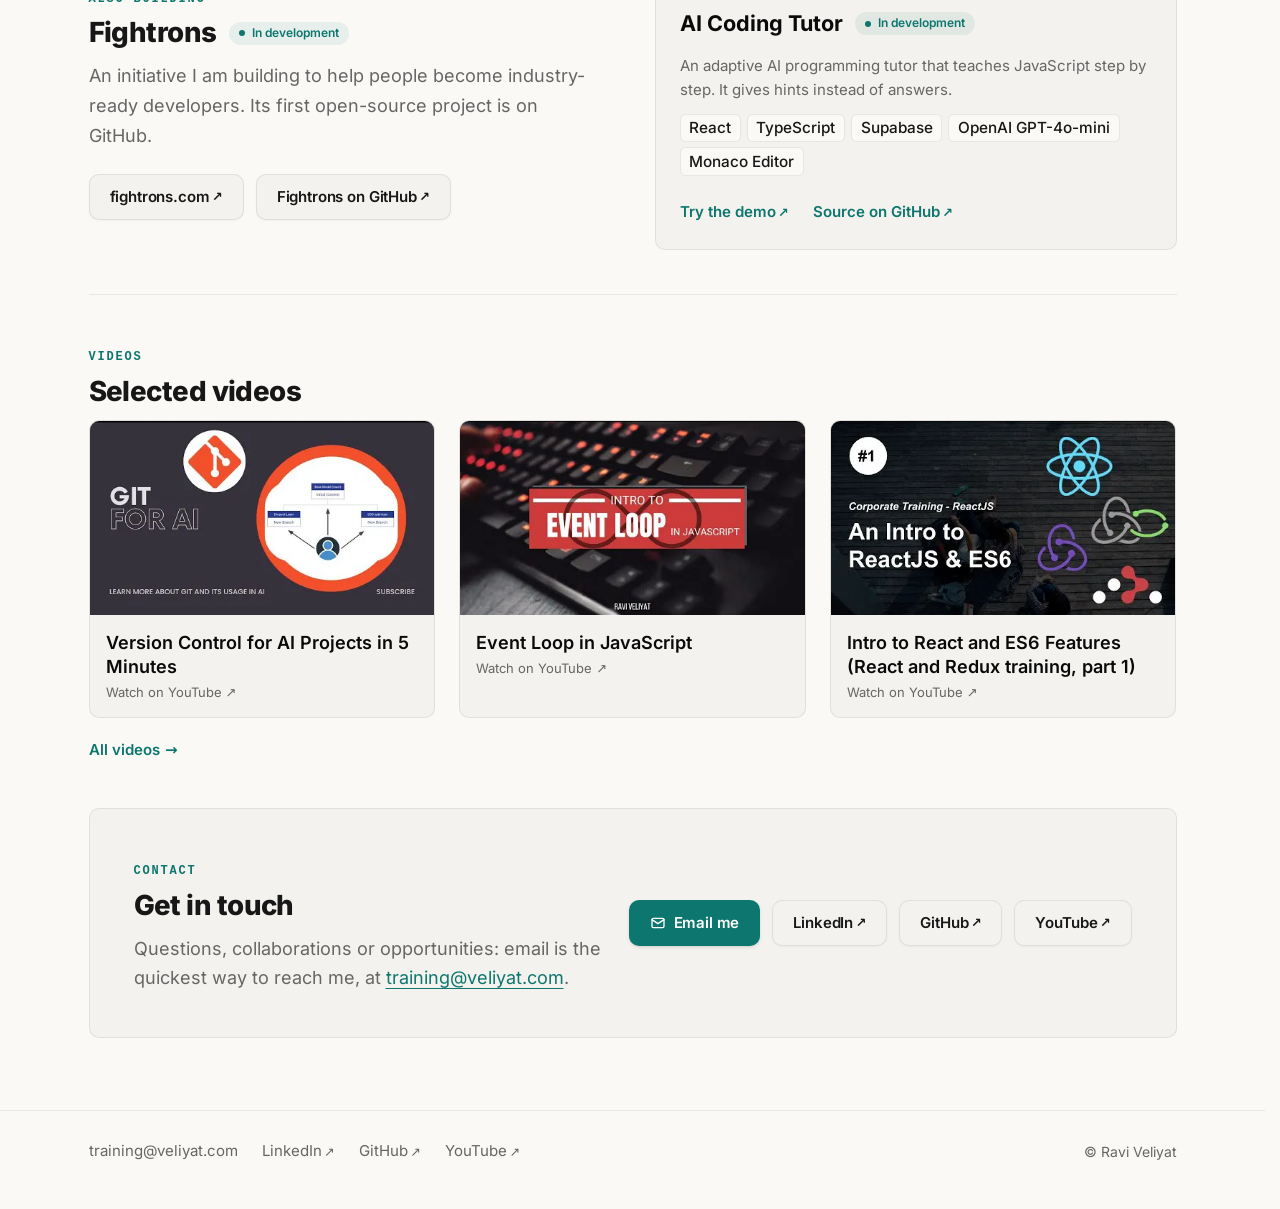
==== commit a831dd81: "feat(home): swap card eyebrows and headings (brief v18) Co-Authored-By: Claude Sonnet 5.5 <noreply@a" ====
--- a/index.html
+++ b/index.html
@@ -92,22 +92,22 @@
 <section class="cards-grid" aria-label="Key sections">
       <a class="card" href="/work/">
         <span class="card-icon" aria-hidden="true"><svg viewBox="0 0 24 24" fill="none" stroke="currentColor" stroke-width="2" stroke-linecap="round" stroke-linejoin="round" focusable="false"><polyline points="16 18 22 12 16 6"/><polyline points="8 6 2 12 8 18"/></svg></span>
-        <span class="eyebrow">01 · What I build</span>
-        <h2>Engineering</h2>
+        <span class="eyebrow">01 · Engineering</span>
+        <h2>What I build</h2>
         <p>As Tech Lead at Optivo Health I build digital eye exam record software for independent optometry practices, including its AI dictation, with React, TypeScript, Supabase and PostgreSQL.</p>
         <span class="card-arrow" aria-hidden="true">→</span>
       </a>
       <a class="card" href="/teaching/">
         <span class="card-icon" aria-hidden="true"><svg viewBox="0 0 24 24" fill="none" stroke="currentColor" stroke-width="2" stroke-linecap="round" stroke-linejoin="round" focusable="false"><rect x="3" y="4" width="18" height="12" rx="1.5"/><path d="M12 16v4M8 20h8M7 8.5h6M7 11.5h4"/></svg></span>
-        <span class="eyebrow">02 · How I teach</span>
-        <h2>Teaching</h2>
+        <span class="eyebrow">02 · Teaching</span>
+        <h2>How I teach</h2>
         <p>I built hands-on demos, labs and training content at MongoDB and GitLab, and taught working developers at companies including Wipro, Capgemini and Etisalat.</p>
         <span class="card-arrow" aria-hidden="true">→</span>
       </a>
       <a class="card" href="/videos/">
         <span class="card-icon" aria-hidden="true"><svg viewBox="0 0 24 24" fill="none" stroke="currentColor" stroke-width="2" stroke-linecap="round" stroke-linejoin="round" focusable="false"><rect x="2.5" y="5" width="19" height="14" rx="3"/><path d="M10 9.5v5l4.5-2.5z" fill="currentColor"/></svg></span>
-        <span class="eyebrow">03 · What I publish</span>
-        <h2>Videos</h2>
+        <span class="eyebrow">03 · Videos</span>
+        <h2>What I publish</h2>
         <p>Developer tutorials and recorded training sessions on AI and Python, React, Redux, JavaScript, Node.js and Angular.</p>
         <span class="card-arrow" aria-hidden="true">→</span>
       </a>
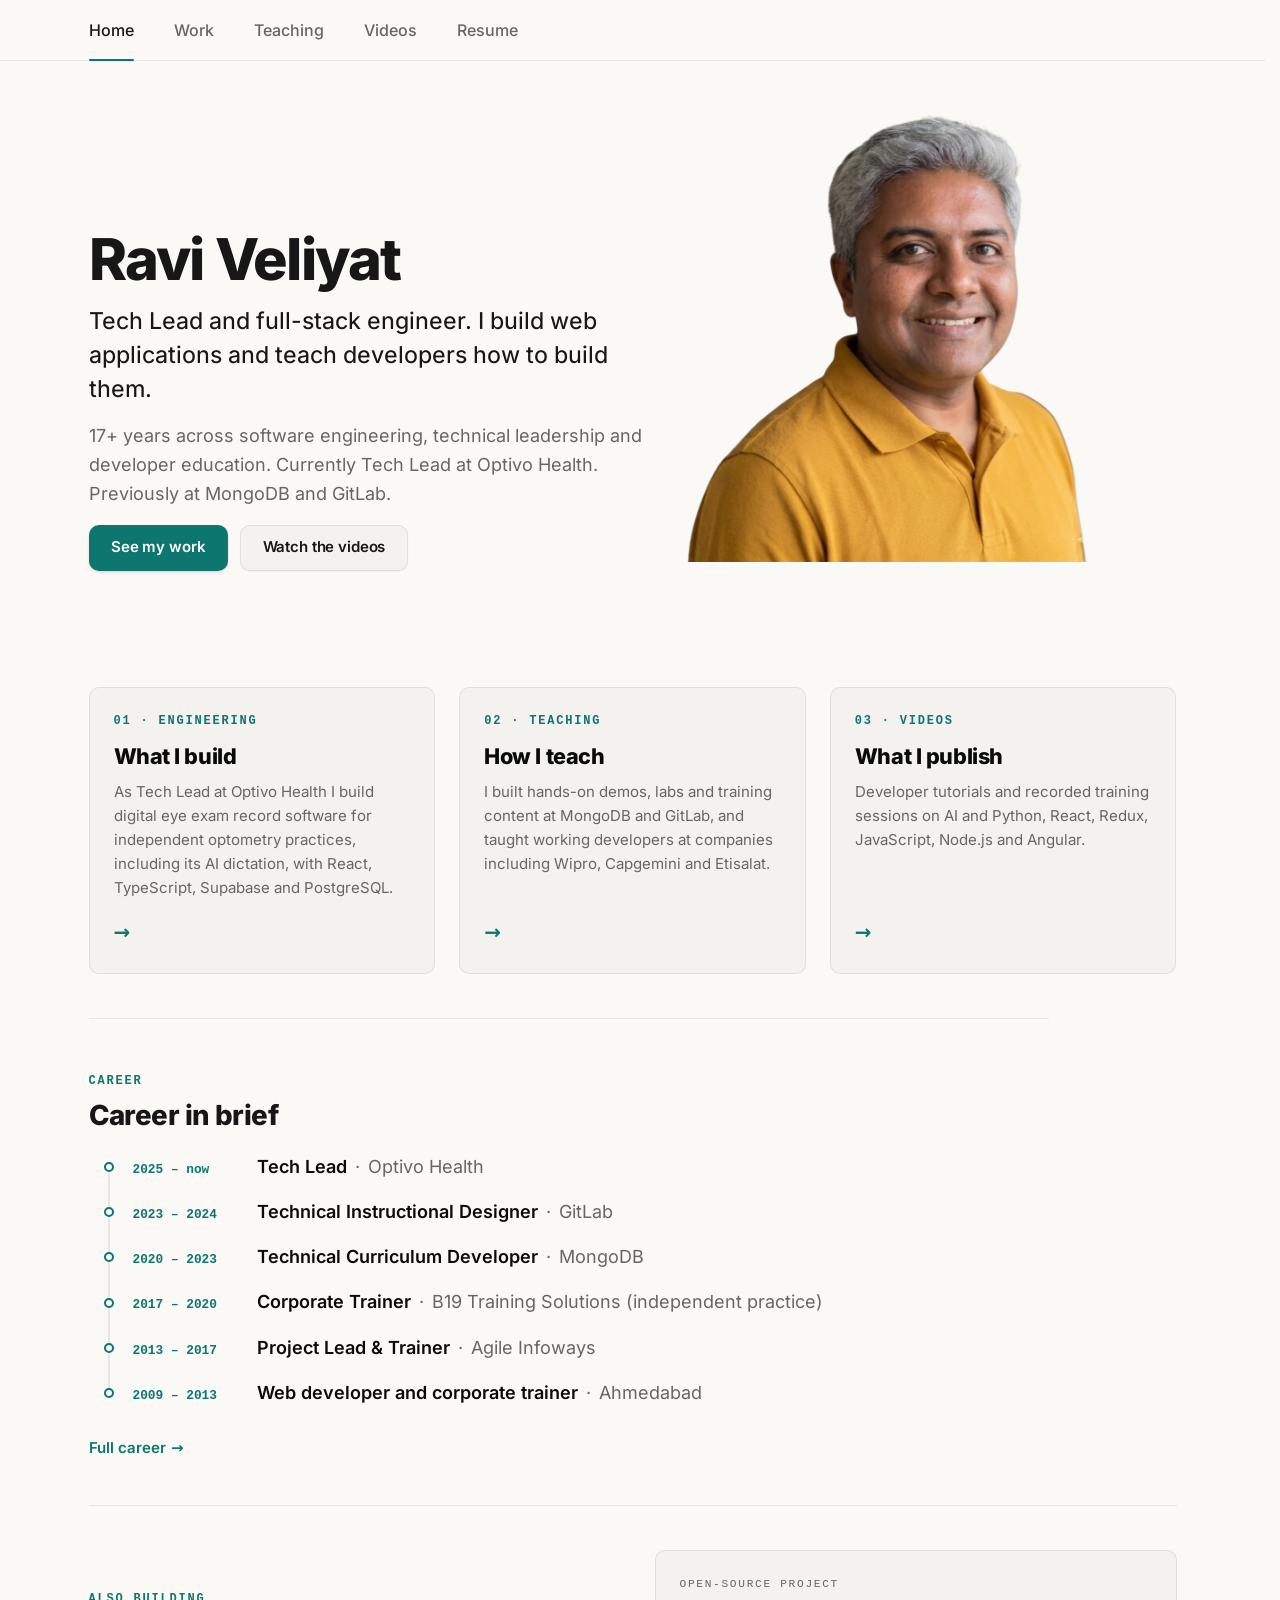
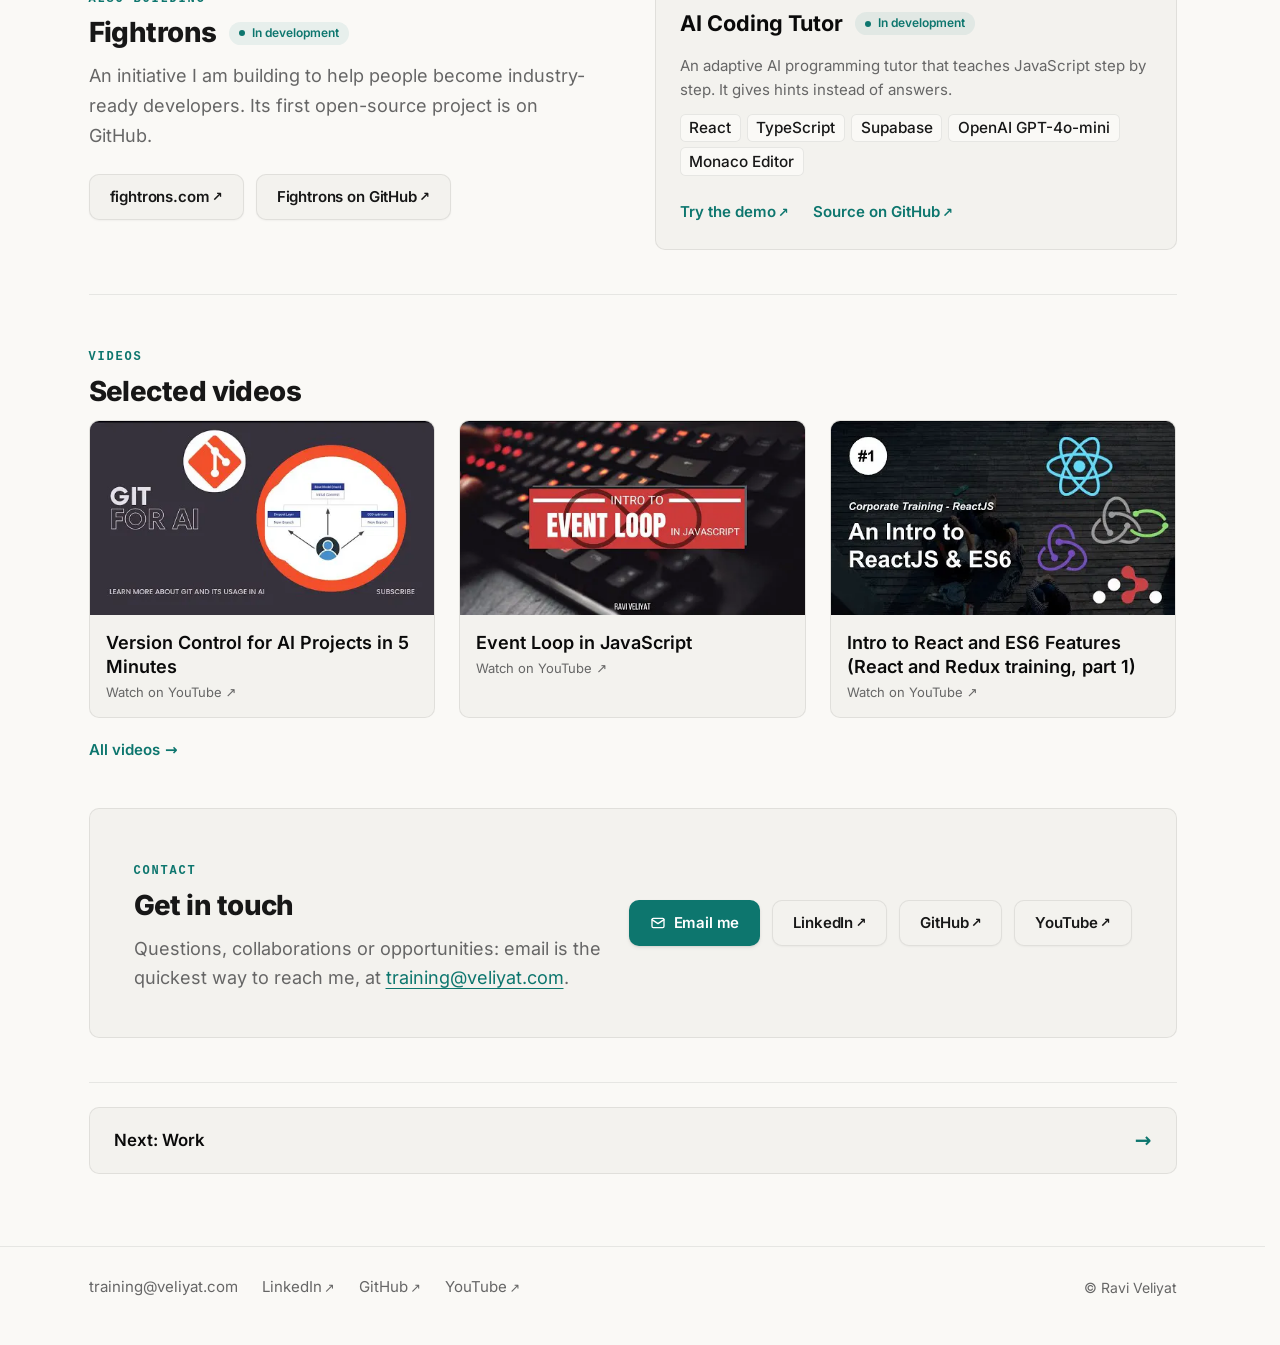
==== commit 22d6ed4c: "feat(nav): add Next: Work card to home; make videos Next card full width Co-Authored-By: Claude Sonn" ====
--- a/index.html
+++ b/index.html
@@ -201,6 +201,13 @@
       </ul>
     </section>
 
+    <nav class="next-card-wrap full no-print" aria-label="Next page">
+      <a class="next-card" href="/work/">
+        <span class="next-label">Next: Work</span>
+        <span class="card-arrow" aria-hidden="true">→</span>
+      </a>
+    </nav>
+
   </div>
 </main>
 
--- a/assets/css/site.css
+++ b/assets/css/site.css
@@ -1213,7 +1213,7 @@
 }
 
 /* Inner pages: wide layout, but text blocks keep a comfortable line length */
-main > .wrap-wide > *:not(.hero-home):not(.cards-grid):not(.video-section):not(.hero-compact):not(.contact-panel):not(.fightrons) {
+main > .wrap-wide > *:not(.hero-home):not(.cards-grid):not(.video-section):not(.hero-compact):not(.contact-panel):not(.fightrons):not(.full) {
   max-width: var(--measure);
 }
 
@@ -1527,3 +1527,279 @@
 @media (prefers-reduced-motion: reduce) {
   .card-icon { transition: none; }
 }
+
+/* ==== Work page, Home-consistent layout (brief v19) ==== */
+
+/* Intro: compact, like Videos */
+.work-intro { padding-bottom: 0; }
+
+/* Project panels: text left, details right */
+.case {
+  display: grid; gap: var(--space-5);
+  margin-top: var(--space-6);
+  padding: var(--space-5);
+  background: var(--color-surface);
+  border: 1px solid var(--color-rule);
+  border-radius: var(--radius);
+  scroll-margin-top: 5rem;
+}
+.case h2 { margin-top: var(--space-2); }
+.case p { margin: var(--space-3) 0 0; }
+.case-main > p:not(.case-meta) { color: var(--color-text); }
+.case-note { color: var(--color-muted) !important; font-size: var(--text-small); }
+.case-note strong { color: var(--color-text-bold); }
+.case-meta { display: flex; flex-wrap: wrap; align-items: baseline; gap: 0.25rem 0.75rem; margin-top: var(--space-2) !important; }
+.case-meta .case-when { font-family: var(--font-mono); font-size: 0.8rem; font-weight: 600; color: var(--color-accent); }
+.case-meta .case-role { font-weight: 600; color: var(--color-text-bold); }
+.case-actions { display: flex; flex-wrap: wrap; gap: var(--space-3); margin: var(--space-5) 0 0; padding: 0; list-style: none; }
+.case-actions li { display: flex; }
+.case-actions .btn { min-height: 2.75rem; padding: 0.6rem 1.25rem; font-size: var(--text-small); }
+.case-side { display: flex; flex-direction: column; gap: var(--space-3); }
+.case-label {
+  margin: 0; font-family: var(--font-mono); font-size: 0.7rem; font-weight: 600;
+  letter-spacing: 0.15em; text-transform: uppercase; color: var(--color-muted);
+}
+.case-label + * { margin-top: 0; }
+.case-side .case-label:not(:first-child) { margin-top: var(--space-3); }
+.ticks { margin: 0; padding: 0; list-style: none; display: grid; gap: 0.6rem; }
+.ticks li { position: relative; padding-left: 1.5rem; font-size: var(--text-small); line-height: 1.55; color: var(--color-text); }
+.ticks li::before {
+  content: ""; position: absolute; left: 0; top: 0.45em; width: 0.55rem; height: 0.55rem;
+  border-radius: 50%; border: 2px solid var(--color-accent);
+}
+.chip-list { display: flex; flex-wrap: wrap; gap: 0.35rem; margin: 0; padding: 0; list-style: none; }
+.chip-list .chip { margin: 0; background: var(--color-bg); }
+@media (min-width: 56rem) {
+  .case { grid-template-columns: 1fr 1fr; gap: var(--space-6); padding: var(--space-6); }
+}
+
+/* Client project cards */
+.full.section h2 { margin-top: var(--space-2); }
+.client-grid { display: grid; gap: var(--space-4); margin-top: var(--space-5); }
+.client-card {
+  display: flex; flex-direction: column; gap: var(--space-3);
+  padding: var(--space-5);
+  background: var(--color-surface); border: 1px solid var(--color-rule); border-radius: var(--radius);
+}
+.client-card h3 { margin: 0; font-size: 1.35rem; color: var(--color-text-bold); }
+.client-card p { margin: 0; color: var(--color-muted); font-size: var(--text-small); line-height: 1.6; }
+.client-card .case-meta { margin: 0 !important; }
+.client-card .project-links { margin-top: auto; padding-top: var(--space-2); }
+.client-card .project-links a { font-weight: 600; font-size: var(--text-small); color: var(--color-accent); text-decoration: none; }
+.client-card .project-links a:hover { text-decoration: underline; text-underline-offset: 0.2em; }
+@media (min-width: 48rem) { .client-grid { grid-template-columns: repeat(auto-fit, minmax(18rem, 1fr)); } }
+
+/* GitHub repos: small cards */
+.section-intro { margin-top: var(--space-3); color: var(--color-muted); max-width: 44rem; }
+.repo-grid { display: grid; gap: var(--space-3); margin: var(--space-5) 0 0; padding: 0; list-style: none; }
+.repo-grid li { display: flex; }
+.repo-card {
+  display: flex; flex-direction: column; gap: 0.4rem; width: 100%;
+  padding: var(--space-4) var(--space-5);
+  background: var(--color-surface); border: 1px solid var(--color-rule); border-radius: var(--radius);
+  text-decoration: none; color: var(--color-text);
+  transition: transform var(--duration-fast) ease, border-color var(--duration-fast) ease;
+}
+.repo-card:hover, .repo-card:focus-visible { transform: translateY(-2px); border-color: var(--color-accent); text-decoration: none; }
+.repo-name { font-family: var(--font-mono); font-size: 0.9rem; font-weight: 600; color: var(--color-accent); }
+.repo-desc { font-size: var(--text-small); line-height: 1.55; color: var(--color-muted); }
+@media (min-width: 48rem) { .repo-grid { grid-template-columns: 1fr 1fr; } }
+@media (prefers-reduced-motion: reduce) { .repo-card { transition: none; } .repo-card:hover { transform: none; } }
+
+.next-card-wrap.full { margin-top: var(--space-6); }
+
+.case h2, .client-card h3, .full.section h2 { margin-bottom: 0; }
+.case h2 + .case-meta { margin-top: var(--space-3) !important; }
+.client-card h3 + .case-meta { margin-top: -0.25rem !important; }
+
+/* ==== Teaching page (brief v20); reuses the Work page blocks ==== */
+.first-block { margin-top: var(--space-5); }
+.client-card .ticks li { color: var(--color-muted); }
+.client-grid .client-card .ticks { margin-top: var(--space-1); }
+
+/* Corporate training (v23): topics strip, then every company once with the topics it was trained in */
+.training { margin-top: var(--space-7); }
+.training h2 { margin-top: var(--space-2); }
+.training-lede { margin: var(--space-4) 0 0; max-width: 44rem; font-size: var(--text-lede); line-height: 1.55; color: var(--color-text); }
+.training-label { margin: var(--space-6) 0 0; font-size: 1rem; font-weight: 700; color: var(--color-accent); }
+.training-note { margin: 0.35rem 0 0; font-size: var(--text-small); color: var(--color-muted); }
+
+.topic-strip { display: grid; grid-template-columns: repeat(2, 1fr); gap: var(--space-3); margin: var(--space-3) 0 0; padding: 0; list-style: none; }
+@media (min-width: 64rem) { .topic-strip { grid-template-columns: repeat(4, 1fr); } }
+.topic-card { display: flex; flex-direction: column; gap: 0.2rem; padding: var(--space-3) var(--space-4); background: var(--color-surface); border: 1px solid var(--color-rule); border-radius: var(--radius); }
+.topic-title { font-weight: 700; color: var(--color-text-bold); line-height: 1.35; }
+.topic-years { font-size: var(--text-small); font-weight: 600; color: var(--color-accent); font-variant-numeric: tabular-nums; }
+
+.client-list { display: grid; grid-template-columns: repeat(2, 1fr); gap: 0 var(--space-4); margin: var(--space-3) 0 0; padding: 0; list-style: none; }
+@media (min-width: 64rem) { .client-list { grid-template-columns: repeat(3, 1fr); } }
+.client-item { display: flex; flex-direction: column; gap: 0.15rem; padding: var(--space-3) 0; border-top: 1px solid var(--color-rule); }
+.client-name { font-size: 1rem; font-weight: 700; color: var(--color-text-bold); }
+.client-where { font-size: var(--text-small); font-weight: 500; color: var(--color-muted); }
+.client-where::before { content: "·" / ""; margin: 0 0.4em; }
+.client-topics { font-size: 0.875rem; color: var(--color-muted); line-height: 1.5; }
+
+.training-extra { display: grid; gap: 0 var(--space-6); }
+@media (min-width: 48rem) { .training-extra { grid-template-columns: 1fr 1fr; } }
+.training-extra .chip-list { margin-top: var(--space-3); gap: 0.45rem; }
+.training-extra .chip { padding: 0.3rem 0.85rem; border-radius: var(--radius-pill); font-size: 0.9rem; }
+
+/* How I design a course: three numbered cards */
+.approach-grid { display: grid; gap: var(--space-4); margin: var(--space-5) 0 0; padding: 0; list-style: none; }
+.approach-card {
+  display: flex; flex-direction: column; gap: var(--space-3);
+  padding: var(--space-5);
+  background: var(--color-surface); border: 1px solid var(--color-rule); border-radius: var(--radius);
+}
+.approach-num { font-family: var(--font-mono); font-size: 0.8rem; font-weight: 600; color: var(--color-accent); letter-spacing: 0.1em; }
+.approach-card p { margin: 0; font-size: var(--text-small); line-height: 1.6; color: var(--color-text); }
+@media (min-width: 48rem) { .approach-grid { grid-template-columns: repeat(3, 1fr); } }
+
+/* A panel with no side column */
+@media (min-width: 56rem) { .case-single { grid-template-columns: 1fr; } .case-single .case-main { max-width: 44rem; } }
+@media (min-width: 40rem) { .topic-card { padding: var(--space-4) var(--space-5); } .client-name { font-size: 1.05rem; } .client-topics { font-size: var(--text-small); } }
+
+/* ==== Resume page (brief v21): recruiter-first layout ==== */
+.resume-head { padding-top: var(--space-6); }
+.resume-head h1 { margin-top: var(--space-2); font-size: clamp(2.4rem, 1.8rem + 2.5vw, 3.5rem); line-height: 1.05; }
+.resume-title { margin: var(--space-2) 0 0; font-size: clamp(1.15rem, 1rem + 0.6vw, 1.4rem); font-weight: 600; color: var(--color-text); }
+/* Contact (v24): labelled grid, 2 × 2 on phones, one row of four on wider screens */
+.resume-contact { display: grid; grid-template-columns: repeat(2, auto); justify-content: start; gap: var(--space-4) var(--space-5); margin: var(--space-5) 0 0; padding: var(--space-4) 0; border-top: 1px solid var(--color-rule); border-bottom: 1px solid var(--color-rule); max-width: 48rem; }
+@media (min-width: 40rem) { .resume-contact { grid-template-columns: repeat(4, auto); justify-content: start; column-gap: var(--space-6); } }
+.rc-item { min-width: 0; }
+/* Phones: icons instead of labels; Based in and Email each on their own line first, then LinkedIn and GitHub handles side by side */
+.rc-icon { display: none; }
+@media (max-width: 39.99rem) {
+  .resume-contact { display: flex; flex-wrap: wrap; gap: var(--space-3) var(--space-4); } /* Based in and Email share a line when they fit */
+  .rc-item dt { position: absolute; width: 1px; height: 1px; overflow: hidden; clip: rect(0 0 0 0); white-space: nowrap; }
+  .rc-item dd { margin: 0; }
+  .rc-item dd { display: flex; align-items: center; gap: 0.5rem; }
+  .rc-icon { display: block; flex: none; color: var(--color-accent); }
+  .rc-logo { color: var(--color-text-bold); } /* brand marks stay single-colour neutral, per LinkedIn and GitHub brand rules */
+}
+.rc-item dt { font-family: var(--font-mono); font-size: 0.68rem; font-weight: 600; letter-spacing: 0.14em; text-transform: uppercase; color: var(--color-muted); }
+.rc-item dd { margin: 0.25rem 0 0; font-weight: 600; color: var(--color-text-bold); white-space: nowrap; }
+.rc-item a { color: inherit; text-decoration: none; }
+.rc-item a:hover, .rc-item a:focus-visible { color: var(--color-accent); text-decoration: underline; text-underline-offset: 0.2em; }
+.print-only { display: none; }
+@media print { .print-only { display: block; } .rc-icon { display: none !important; } .resume-contact { grid-template-columns: repeat(5, auto); gap: 2pt 14pt; padding: 4pt 0; margin-top: 6pt; } .rc-item dt { font-size: 6.5pt; } .rc-item dd { font-size: 8.5pt; margin: 0; } }
+.resume-actions { display: flex; flex-wrap: wrap; gap: var(--space-3); margin: var(--space-5) 0 0; padding: 0; list-style: none; }
+.resume-actions li { display: flex; }
+.resume-actions .btn { min-height: 2.75rem; padding: 0.6rem 1.25rem; font-size: var(--text-small); }
+
+/* At a glance */
+.glance { display: grid; gap: var(--space-3); margin-top: var(--space-6); }
+.glance-item { display: flex; flex-direction: column; gap: 0.3rem; padding: var(--space-4) var(--space-5); background: var(--color-surface); border: 1px solid var(--color-rule); border-radius: var(--radius); }
+.glance-big { font-size: 1.25rem; font-weight: 800; letter-spacing: -0.02em; color: var(--color-text-bold); }
+.glance-small { font-size: var(--text-small); line-height: 1.5; color: var(--color-muted); }
+@media (min-width: 40rem) { .glance { grid-template-columns: 1fr 1fr; } }
+@media (min-width: 64rem) { .glance { grid-template-columns: repeat(4, 1fr); } }
+
+/* Sections (v22): heading above the content, one column, reading width.
+   No side columns: the eye goes straight down the page. */
+.rsec { margin-top: var(--space-7); scroll-margin-top: 5rem; }
+.rsec-title { margin: 0 0 var(--space-5); font-size: var(--text-h2); letter-spacing: -0.02em; }
+.rsec-body { margin: 0; padding: 0; list-style: none; }
+.resume-summary { margin: 0; font-size: var(--text-lede); line-height: 1.6; color: var(--color-text); max-width: 46rem; }
+
+/* Skills: one row per group, the group name then a tag cloud of pills */
+.skill-grid { display: grid; gap: var(--space-4); max-width: 60rem; }
+.skill-row { display: grid; gap: 0.5rem; }
+.skill-name { margin: 0; font-size: var(--text-small); font-weight: 700; color: var(--color-accent); }
+@media (min-width: 40rem) { .skill-row { grid-template-columns: 10rem 1fr; align-items: baseline; gap: var(--space-4); } }
+
+/* Pills: fully rounded tags on the Resume page */
+.resume-page .chip-list, .rsec .chip-list { gap: 0.45rem; }
+.rsec .chip { padding: 0.3rem 0.85rem; border-radius: var(--radius-pill); font-size: 0.9rem; line-height: 1.4; }
+
+/* Experience: the site's career line, one role per stop */
+.xp-list { display: grid; gap: var(--space-6); max-width: 48rem; padding-left: var(--space-5) !important; border-left: 2px solid var(--color-rule); }
+.xp-item { position: relative; }
+.xp-item::before { content: ""; position: absolute; left: calc(-1 * var(--space-5) - 7px); top: 0.45rem; width: 12px; height: 12px; border-radius: 50%; background: var(--color-bg); border: 2px solid var(--color-accent); }
+.xp-item:first-child::before { background: var(--color-accent); }
+.xp-side { display: flex; flex-wrap: wrap; gap: 0 0.5rem; font-size: var(--text-small); }
+.xp-when { font-weight: 600; color: var(--color-accent); font-variant-numeric: tabular-nums; }
+.xp-where { color: var(--color-muted); }
+.xp-where::before { content: "·" / ""; margin-right: 0.5rem; }
+.xp-title { margin: 0.2rem 0 0; font-size: 1.2rem; font-weight: 700; line-height: 1.35; color: var(--color-text-bold); }
+.xp-org { font-weight: 500; color: var(--color-muted); }
+.xp-org::before { content: "·" / ""; margin: 0 0.45em; }
+.xp-body > p { margin: 0.6rem 0 0; line-height: 1.65; color: var(--color-text); }
+.xp-label { font-family: var(--font-mono); font-size: 0.7rem !important; font-weight: 600; letter-spacing: 0.15em; text-transform: uppercase; color: var(--color-muted) !important; margin-top: var(--space-4) !important; }
+.xp-points { margin: 0.6rem 0 0; padding-left: 1.15rem; display: grid; gap: 0.45rem; }
+.xp-points li { line-height: 1.65; color: var(--color-text); }
+.xp-points li::marker { color: var(--color-accent); }
+.xp-body .chip-list { margin-top: var(--space-4); }
+
+/* Projects: cards like Work's client cards, two across */
+.proj-list { display: grid; gap: var(--space-4); }
+@media (min-width: 48rem) { .proj-list { grid-template-columns: repeat(2, 1fr); } }
+.proj-item { display: flex; flex-direction: column; padding: var(--space-5); background: var(--color-surface); border: 1px solid var(--color-rule); border-radius: var(--radius); }
+.proj-head { display: flex; flex-direction: column; gap: 0.15rem; }
+.proj-name { margin: 0; font-size: 1.15rem; color: var(--color-text-bold); }
+.proj-meta { font-size: var(--text-small); color: var(--color-muted); }
+.proj-item > p { margin: 0.6rem 0 0; line-height: 1.6; color: var(--color-text); }
+.proj-foot { display: flex; flex-direction: column; align-items: flex-start; gap: var(--space-3); margin-top: auto; padding-top: var(--space-4); }
+.proj-links { display: flex; gap: var(--space-4); font-weight: 600; }
+.proj-links a { color: var(--color-accent); text-decoration: none; }
+.proj-links a:hover { text-decoration: underline; text-underline-offset: 0.2em; }
+
+/* Education */
+.edu-list { display: grid; gap: var(--space-4); max-width: 48rem; }
+.edu-list li { display: grid; gap: 0.15rem; }
+.edu-when { font-size: var(--text-small); font-weight: 600; color: var(--color-accent); font-variant-numeric: tabular-nums; }
+.edu-what { line-height: 1.5; color: var(--color-muted); }
+.edu-what strong { color: var(--color-text-bold); font-weight: 700; }
+.bio-text { margin: 0; line-height: 1.65; color: var(--color-muted); max-width: 46rem; }
+
+/* Print (fallback only; the downloadable resume is a separate file) */
+@media print {
+  .rsec { margin-top: 10pt; }
+  .rsec-title { margin-bottom: 4pt; font-size: 12pt; break-after: avoid; }
+  .resume-summary { font-size: 9.5pt; }
+  .glance { grid-template-columns: repeat(4, 1fr); gap: 4pt; margin-top: 6pt; }
+  .glance-item, .proj-item { padding: 4pt 6pt; background: none; border: 1px solid #ccc; border-radius: 3pt; break-inside: avoid; }
+  .glance-big { font-size: 10pt; } .glance-small { font-size: 7.5pt; }
+  .proj-list { grid-template-columns: 1fr 1fr; gap: 4pt; }
+  .skill-grid { gap: 2pt; }
+  .skill-row { grid-template-columns: 30mm 1fr; gap: 4pt; }
+  .skill-name { font-size: 8.5pt; }
+  .xp-list { gap: 7pt; max-width: none; }
+  .xp-item { break-inside: avoid; }
+  .xp-title { font-size: 10pt; }
+  .xp-side, .xp-body > p, .xp-points li, .proj-item > p { font-size: 8.5pt; line-height: 1.35; }
+  .xp-points { gap: 1pt; }
+  .chip-list .chip { display: inline; padding: 0; border: 0; background: none; font-size: 8.5pt; }
+  .chip-list .chip + .chip::before { content: ", "; }
+  .chip-list { display: block; }
+  .proj-links { display: none; }
+}
+
+/* ==== 404 page (brief v25) ==== */
+.nf { display: grid; gap: var(--space-6); align-items: center; padding-top: var(--space-7); }
+@media (min-width: 56rem) { .nf { grid-template-columns: 1fr 1fr; gap: var(--space-7); } }
+.nf h1 { margin-top: var(--space-2); font-size: var(--text-h1); line-height: 1.05; letter-spacing: -0.03em; }
+.nf-lede { margin: var(--space-4) 0 0; font-size: var(--text-lede); line-height: 1.5; color: var(--color-muted); max-width: 30rem; }
+.nf-actions { margin: var(--space-5) 0 0; }
+
+/* Terminal card: dark in both modes */
+.nf-term { border-radius: var(--radius); overflow: hidden; background: #0f1514; border: 1px solid rgba(255,255,255,0.08); box-shadow: 0 18px 40px -24px rgba(0,0,0,0.45); }
+.nf-term-bar { display: flex; gap: 0.4rem; padding: 0.7rem 0.9rem; background: #171f1e; border-bottom: 1px solid rgba(255,255,255,0.06); }
+.nf-term-bar span { width: 0.6rem; height: 0.6rem; border-radius: 50%; background: rgba(255,255,255,0.18); }
+.nf-term-body { margin: 0; padding: var(--space-5); font-family: var(--font-mono); font-size: 0.85rem; line-height: 1.9; color: #c9d4d2; white-space: pre-wrap; overflow-wrap: anywhere; }
+.nf-prompt { color: #2dd4bf; margin-right: 0.3em; }
+.nf-status { display: inline-block; margin: 0.15rem 0; font-size: 1.6rem; font-weight: 700; line-height: 1.4; color: #2dd4bf; }
+.nf-cursor { display: inline-block; width: 0.55em; height: 1.05em; margin-left: 0.15em; vertical-align: -0.15em; background: #2dd4bf; }
+@media (prefers-reduced-motion: no-preference) { .nf-cursor { animation: nf-blink 1.1s steps(1) infinite; } }
+@keyframes nf-blink { 50% { opacity: 0; } }
+
+/* Links to the main pages */
+.nf-links { margin-top: var(--space-7); }
+.nf-links-title { margin: 0; font-size: 1rem; font-weight: 700; color: var(--color-accent); }
+.nf-grid { display: grid; grid-template-columns: repeat(2, 1fr); gap: var(--space-3); margin: var(--space-3) 0 0; padding: 0; list-style: none; }
+@media (min-width: 56rem) { .nf-grid { grid-template-columns: repeat(4, 1fr); } }
+.nf-card { position: relative; display: flex; flex-direction: column; gap: 0.2rem; height: 100%; padding: var(--space-4) var(--space-5); padding-right: 2.5rem; background: var(--color-surface); border: 1px solid var(--color-rule); border-radius: var(--radius); color: inherit; text-decoration: none; transition: border-color var(--duration-fast), transform var(--duration-fast); }
+.nf-card:hover, .nf-card:focus-visible { border-color: var(--color-accent); transform: translateY(-2px); }
+.nf-card-name { font-weight: 700; color: var(--color-text-bold); }
+.nf-card-line { font-size: var(--text-small); color: var(--color-muted); line-height: 1.4; }
+.nf-arrow { position: absolute; top: var(--space-4); right: var(--space-4); color: var(--color-accent); }
+@media (prefers-reduced-motion: reduce) { .nf-card { transition: none; } .nf-card:hover, .nf-card:focus-visible { transform: none; } }
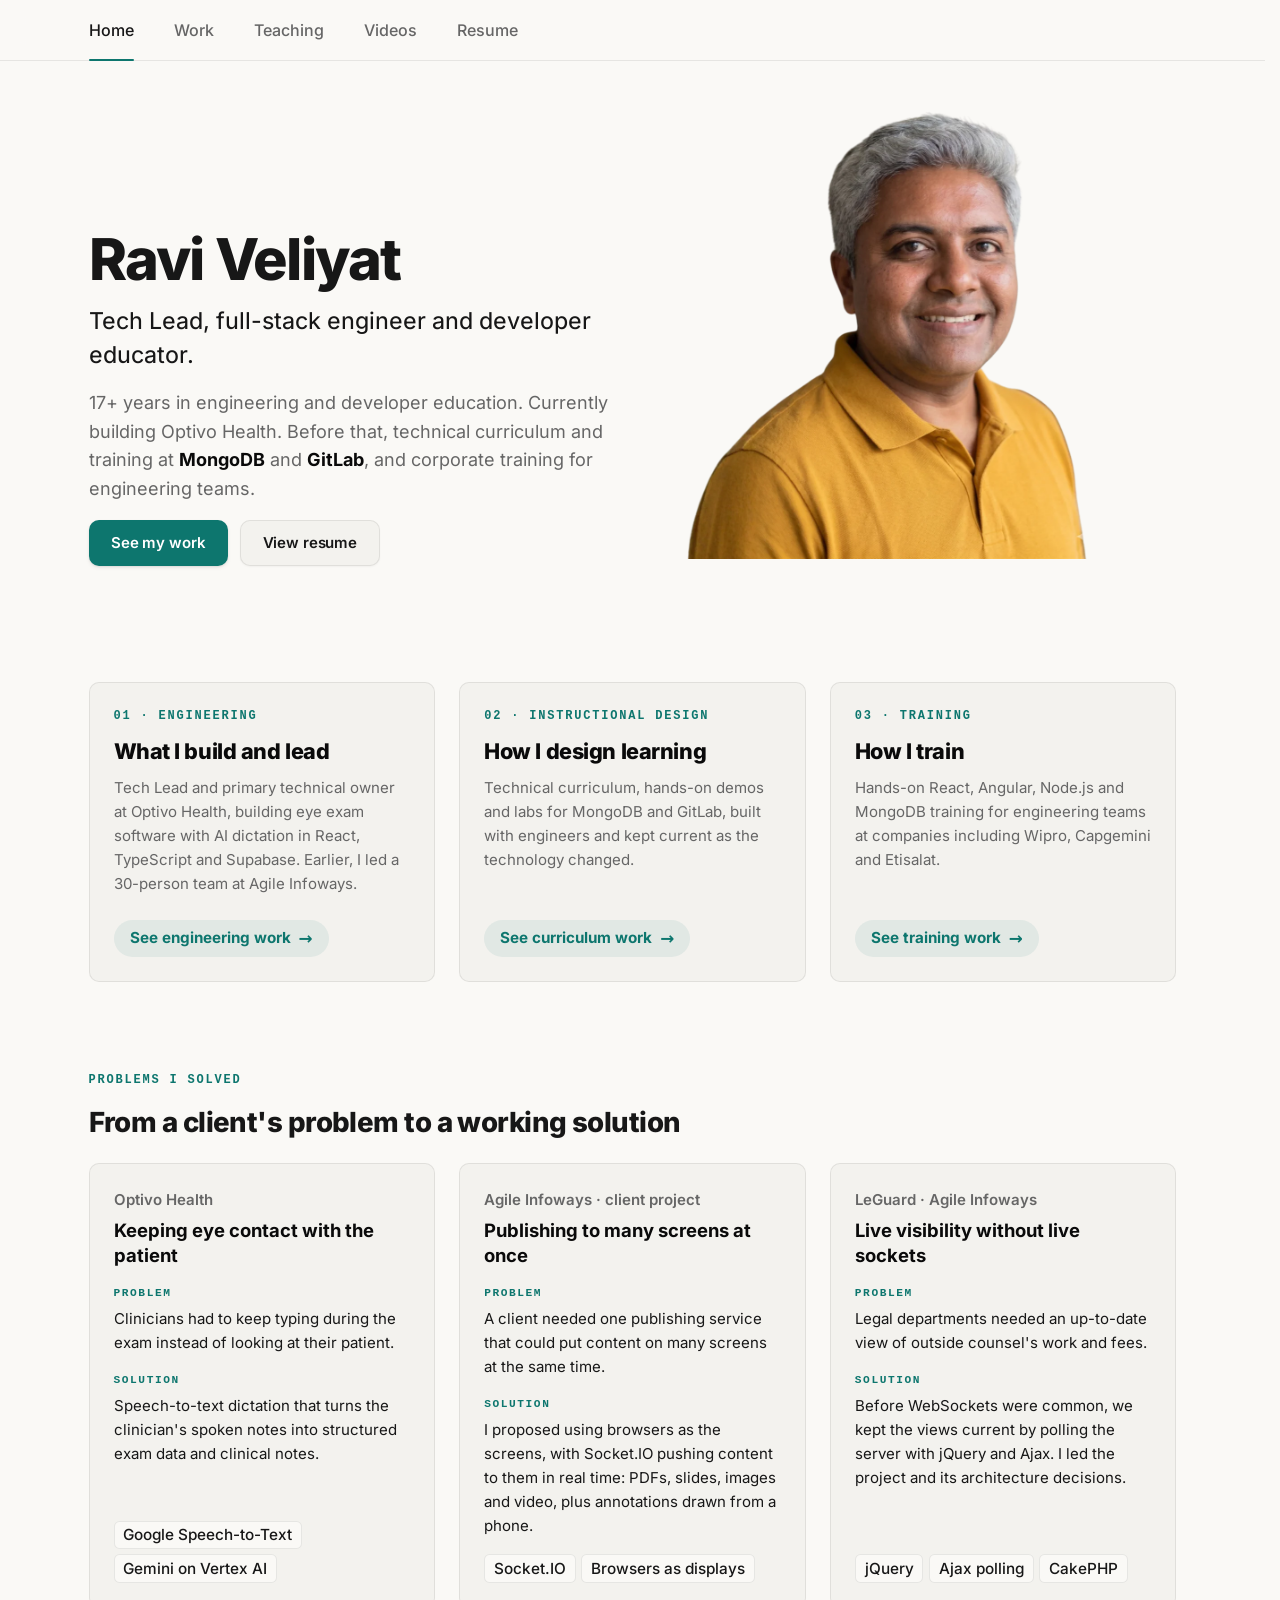
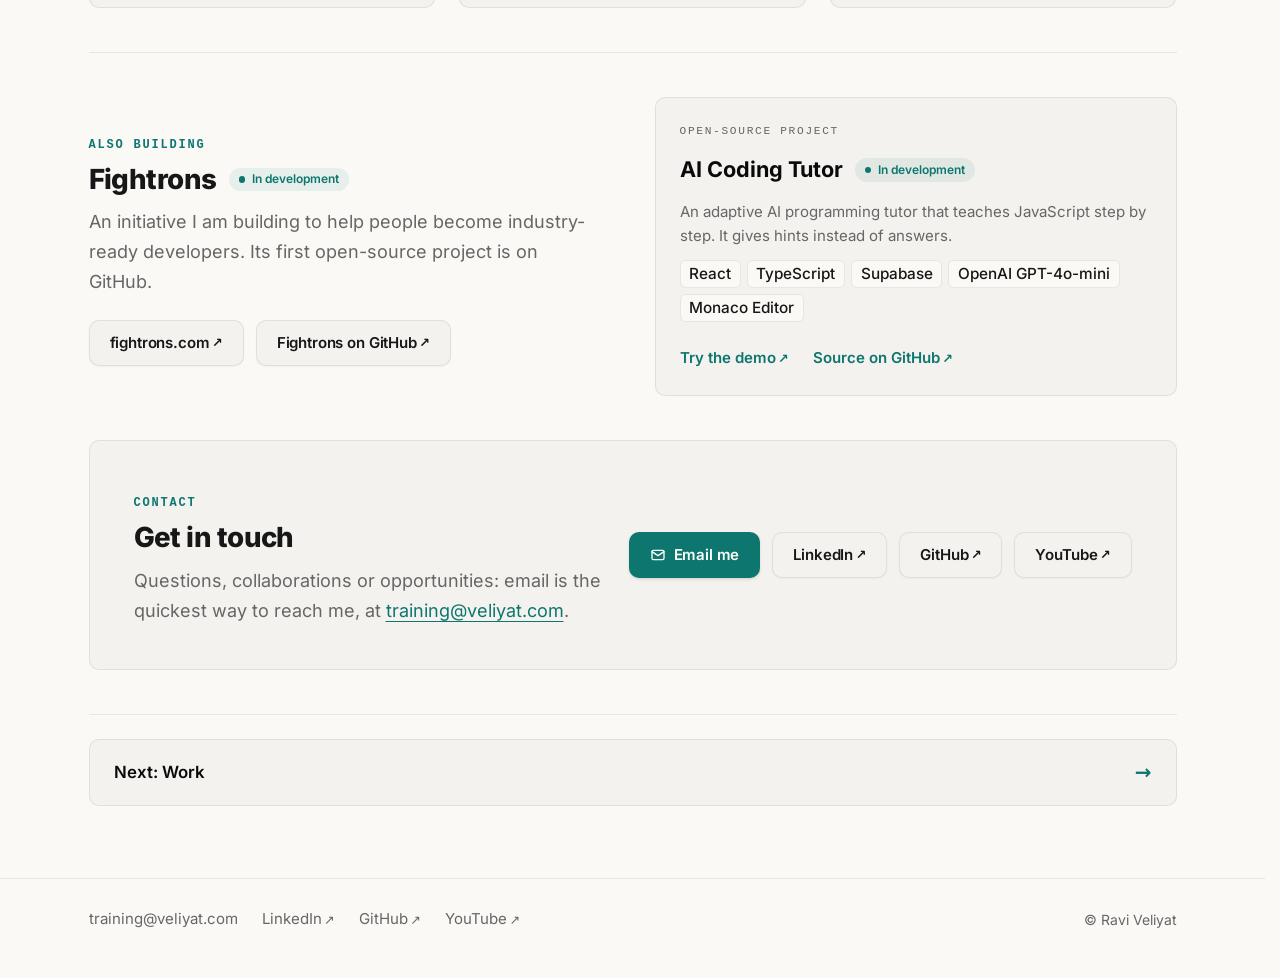
==== commit 2a13e321: "feat(home): reposition Home with hero, three doors and Problems I solved (brief v26) - New hero line" ====
--- a/index.html
+++ b/index.html
@@ -80,51 +80,73 @@
     <section class="hero hero-home" aria-labelledby="home-heading">
       <div class="hero-text">
         <h1 id="home-heading">Ravi Veliyat</h1>
-        <p class="lede">Tech Lead and full-stack engineer. I build web applications and teach developers how to build them.</p>
-        <p class="support">17+ years across software engineering, technical leadership and developer education. Currently Tech Lead at Optivo Health. Previously at MongoDB and GitLab.</p>
+        <p class="lede">Tech Lead, full-stack engineer and developer educator.</p>
+        <p class="support">17+ years in engineering and developer education. Currently building Optivo Health. Before that, technical curriculum and training at <strong class="hl">MongoDB</strong> and <strong class="hl">GitLab</strong>, and corporate training for engineering teams.</p>
         <ul class="actions">
           <li><a class="btn btn-primary" href="/work/">See my work</a></li>
-          <li><a class="btn btn-secondary" href="/videos/">Watch the videos</a></li>
+          <li><a class="btn btn-secondary" href="/resume/">View resume</a></li>
         </ul>
       </div>
     </section>
 
-<section class="cards-grid" aria-label="Key sections">
-      <a class="card" href="/work/">
+<section class="doors full" aria-label="What I do">
+      <div class="cards-grid">
+      <a class="card door" href="/work/">
         <span class="card-icon" aria-hidden="true"><svg viewBox="0 0 24 24" fill="none" stroke="currentColor" stroke-width="2" stroke-linecap="round" stroke-linejoin="round" focusable="false"><polyline points="16 18 22 12 16 6"/><polyline points="8 6 2 12 8 18"/></svg></span>
         <span class="eyebrow">01 · Engineering</span>
-        <h2>What I build</h2>
-        <p>As Tech Lead at Optivo Health I build digital eye exam record software for independent optometry practices, including its AI dictation, with React, TypeScript, Supabase and PostgreSQL.</p>
-        <span class="card-arrow" aria-hidden="true">→</span>
-      </a>
-      <a class="card" href="/teaching/">
+        <h2>What I build and lead</h2>
+        <p>Tech Lead and primary technical owner at Optivo Health, building eye exam software with AI dictation in React, TypeScript and Supabase. Earlier, I led a 30-person team at Agile Infoways.</p>
+        <span class="door-cta">See engineering work<span class="card-arrow" aria-hidden="true">→</span></span>
+      </a>
+      <a class="card door" href="/teaching/#roles-heading">
+        <span class="card-icon" aria-hidden="true"><svg viewBox="0 0 24 24" fill="none" stroke="currentColor" stroke-width="2" stroke-linecap="round" stroke-linejoin="round" focusable="false"><path d="M4 5.5A1.5 1.5 0 0 1 5.5 4H11v15H5.5A1.5 1.5 0 0 1 4 17.5z"/><path d="M20 5.5A1.5 1.5 0 0 0 18.5 4H13v15h5.5a1.5 1.5 0 0 0 1.5-1.5z"/><path d="M7 8h2M15 8h2M15 11h2"/></svg></span>
+        <span class="eyebrow">02 · Instructional design</span>
+        <h2>How I design learning</h2>
+        <p>Technical curriculum, hands-on demos and labs for MongoDB and GitLab, built with engineers and kept current as the technology changed.</p>
+        <span class="door-cta">See curriculum work<span class="card-arrow" aria-hidden="true">→</span></span>
+      </a>
+      <a class="card door" href="/teaching/#b19-heading">
         <span class="card-icon" aria-hidden="true"><svg viewBox="0 0 24 24" fill="none" stroke="currentColor" stroke-width="2" stroke-linecap="round" stroke-linejoin="round" focusable="false"><rect x="3" y="4" width="18" height="12" rx="1.5"/><path d="M12 16v4M8 20h8M7 8.5h6M7 11.5h4"/></svg></span>
-        <span class="eyebrow">02 · Teaching</span>
-        <h2>How I teach</h2>
-        <p>I built hands-on demos, labs and training content at MongoDB and GitLab, and taught working developers at companies including Wipro, Capgemini and Etisalat.</p>
-        <span class="card-arrow" aria-hidden="true">→</span>
-      </a>
-      <a class="card" href="/videos/">
-        <span class="card-icon" aria-hidden="true"><svg viewBox="0 0 24 24" fill="none" stroke="currentColor" stroke-width="2" stroke-linecap="round" stroke-linejoin="round" focusable="false"><rect x="2.5" y="5" width="19" height="14" rx="3"/><path d="M10 9.5v5l4.5-2.5z" fill="currentColor"/></svg></span>
-        <span class="eyebrow">03 · Videos</span>
-        <h2>What I publish</h2>
-        <p>Developer tutorials and recorded training sessions on AI and Python, React, Redux, JavaScript, Node.js and Angular.</p>
-        <span class="card-arrow" aria-hidden="true">→</span>
-      </a>
-    </section>
-
-    <section class="section" style="max-width:60rem;" aria-labelledby="career-heading">
-      <span class="eyebrow">Career</span>
-      <h2 id="career-heading">Career in brief</h2>
-      <ul class="timeline">
-        <li><span class="when">2025 – now</span><span class="what"><span class="role">Tech Lead</span><span class="sr-only">, </span><span class="org">Optivo Health</span></span></li>
-        <li><span class="when">2023 – 2024</span><span class="what"><span class="role">Technical Instructional Designer</span><span class="sr-only">, </span><span class="org">GitLab</span></span></li>
-        <li><span class="when">2020 – 2023</span><span class="what"><span class="role">Technical Curriculum Developer</span><span class="sr-only">, </span><span class="org">MongoDB</span></span></li>
-        <li><span class="when">2017 – 2020</span><span class="what"><span class="role">Corporate Trainer</span><span class="sr-only">, </span><span class="org">B19 Training Solutions (independent practice)</span></span></li>
-        <li><span class="when">2013 – 2017</span><span class="what"><span class="role">Project Lead &amp; Trainer</span><span class="sr-only">, </span><span class="org">Agile Infoways</span></span></li>
-        <li><span class="when">2009 – 2013</span><span class="what"><span class="role">Web developer and corporate trainer</span><span class="sr-only">, </span><span class="org">Ahmedabad</span></span></li>
+        <span class="eyebrow">03 · Training</span>
+        <h2>How I train</h2>
+        <p>Hands-on React, Angular, Node.js and MongoDB training for engineering teams at companies including Wipro, Capgemini and Etisalat.</p>
+        <span class="door-cta">See training work<span class="card-arrow" aria-hidden="true">→</span></span>
+      </a>
+      </div>
+    </section>
+
+    <section class="solved full" aria-labelledby="solved-heading">
+      <span class="eyebrow">Problems I solved</span>
+      <h2 id="solved-heading">From a client's problem to a working solution</h2>
+      <ul class="solved-grid">
+        <li class="solved-card">
+          <span class="solved-org">Optivo Health</span>
+          <h3>Keeping eye contact with the patient</h3>
+          <p class="solved-label">Problem</p>
+          <p>Clinicians had to keep typing during the exam instead of looking at their patient.</p>
+          <p class="solved-label">Solution</p>
+          <p>Speech-to-text dictation that turns the clinician's spoken notes into structured exam data and clinical notes.</p>
+          <ul class="chip-list"><li class="chip">Google Speech-to-Text</li><li class="chip">Gemini on Vertex AI</li></ul>
+        </li>
+        <li class="solved-card">
+          <span class="solved-org">Agile Infoways · client project</span>
+          <h3>Publishing to many screens at once</h3>
+          <p class="solved-label">Problem</p>
+          <p>A client needed one publishing service that could put content on many screens at the same time.</p>
+          <p class="solved-label">Solution</p>
+          <p>I proposed using browsers as the screens, with Socket.IO pushing content to them in real time: PDFs, slides, images and video, plus annotations drawn from a phone.</p>
+          <ul class="chip-list"><li class="chip">Socket.IO</li><li class="chip">Browsers as displays</li></ul>
+        </li>
+        <li class="solved-card">
+          <span class="solved-org">LeGuard · Agile Infoways</span>
+          <h3>Live visibility without live sockets</h3>
+          <p class="solved-label">Problem</p>
+          <p>Legal departments needed an up-to-date view of outside counsel's work and fees.</p>
+          <p class="solved-label">Solution</p>
+          <p>Before WebSockets were common, we kept the views current by polling the server with jQuery and Ajax. I led the project and its architecture decisions.</p>
+          <ul class="chip-list"><li class="chip">jQuery</li><li class="chip">Ajax polling</li><li class="chip">CakePHP</li></ul>
+        </li>
       </ul>
-      <p class="more"><a href="/resume/#experience">Full career</a></p>
     </section>
 
     <section class="section fightrons" aria-labelledby="fightrons-heading">
@@ -147,44 +169,6 @@
           <li><a class="ext" href="https://github.com/fightrons/ai-coding-tutor" target="_blank" rel="noopener noreferrer">Source on GitHub<span class="ext-arrow" aria-hidden="true">↗</span><span class="sr-only"> (opens in a new tab)</span></a></li>
         </ul>
       </div>
-    </section>
-
-    <section class="section video-section" aria-labelledby="videos-home-heading">
-      <span class="eyebrow">Videos</span>
-      <h2 id="videos-home-heading">Selected videos</h2>
-      <ul class="video-grid">
-        <li>
-          <a class="video-card ext" href="https://www.youtube.com/watch?v=dtgPhRc6Yfo" target="_blank" rel="noopener noreferrer">
-            <picture>
-              <source srcset="/assets/img/videos/dtgPhRc6Yfo.webp" type="image/webp">
-              <img src="/assets/img/videos/dtgPhRc6Yfo.jpg" width="480" height="270" alt="" loading="lazy" decoding="async">
-            </picture>
-            <span class="video-title">Version Control for AI Projects in 5 Minutes</span>
-          <span class="video-watch">Watch on YouTube <span aria-hidden="true">↗</span><span class="sr-only"> (opens in a new tab)</span></span>
-          </a>
-        </li>
-        <li>
-          <a class="video-card ext" href="https://www.youtube.com/watch?v=EotIFTU19eo" target="_blank" rel="noopener noreferrer">
-            <picture>
-              <source srcset="/assets/img/videos/EotIFTU19eo.webp" type="image/webp">
-              <img src="/assets/img/videos/EotIFTU19eo.jpg" width="480" height="270" alt="" loading="lazy" decoding="async">
-            </picture>
-            <span class="video-title">Event Loop in JavaScript</span>
-          <span class="video-watch">Watch on YouTube <span aria-hidden="true">↗</span><span class="sr-only"> (opens in a new tab)</span></span>
-          </a>
-        </li>
-        <li>
-          <a class="video-card ext" href="https://www.youtube.com/watch?v=PegRdfY0nls" target="_blank" rel="noopener noreferrer">
-            <picture>
-              <source srcset="/assets/img/videos/PegRdfY0nls.webp" type="image/webp">
-              <img src="/assets/img/videos/PegRdfY0nls.jpg" width="480" height="270" alt="" loading="lazy" decoding="async">
-            </picture>
-            <span class="video-title">Intro to React and ES6 Features (React and Redux training, part 1)</span>
-          <span class="video-watch">Watch on YouTube <span aria-hidden="true">↗</span><span class="sr-only"> (opens in a new tab)</span></span>
-          </a>
-        </li>
-      </ul>
-      <p class="more"><a href="/videos/">All videos</a></p>
     </section>
 
 <section class="section contact-panel" aria-labelledby="contact-heading">
--- a/assets/css/site.css
+++ b/assets/css/site.css
@@ -1,7 +1,7 @@
 /* ==========================================================================
    veliyat.com: single stylesheet
    Version 6 design direction (A5). Self-hosted Inter font, system monospace
-   for eyebrows, cards, chips, timeline line, and sticky header.
+   for eyebrows, cards, chips, and sticky header.
    ========================================================================== */
 
 /* ---- Fonts -------------------------------------------------------------- */
@@ -701,77 +701,6 @@
   transform: translateX(4px);
 }
 
-/* ---- Timeline (brief v16): one row per role, date + role + organisation ---- */
-.timeline {
-  position: relative;
-  list-style: none;
-  margin: var(--space-4) 0 0;
-  padding: 0;
-  max-width: 52rem;
-}
-/* the vertical line, through the centre of the dots */
-.timeline::before {
-  content: "";
-  position: absolute;
-  left: calc(0.75rem + 0.5rem - 1px);
-  top: 1.35rem;
-  bottom: 1.35rem;
-  width: 2px;
-  background: var(--color-rule);
-}
-.timeline li {
-  position: relative;
-  display: grid;
-  grid-template-columns: 1rem 1fr;
-  column-gap: var(--space-4);
-  row-gap: 0.1rem;
-  align-items: baseline;
-  padding: 0.6rem 0.75rem;
-  border-radius: var(--radius-sm);
-  transition: background-color var(--duration-fast) ease;
-}
-.timeline li::before {
-  content: "";
-  grid-row: 1 / span 2;
-  align-self: start;
-  justify-self: center;
-  margin-top: 0.4rem;
-  width: 10px;
-  height: 10px;
-  border-radius: 50%;
-  background: var(--color-bg);
-  border: 2px solid var(--color-accent);
-  transition: background-color var(--duration-fast) ease;
-}
-.timeline li:hover { background: var(--color-surface); }
-.timeline li:hover::before { background: var(--color-accent); }
-
-.timeline .when {
-  grid-column: 2;
-  font-family: var(--font-mono);
-  font-size: 0.8rem;
-  font-weight: 600;
-  color: var(--color-accent);
-  white-space: nowrap;
-}
-.timeline .what {
-  grid-column: 2;
-  line-height: 1.45;
-  color: var(--color-muted);
-}
-.timeline .role { color: var(--color-text-bold); font-weight: 600; }
-.timeline .org::before { content: "·" / ""; margin: 0 0.45em; color: var(--color-muted); }
-
-@media (min-width: 40rem) {
-  .timeline li { grid-template-columns: 1rem 6.75rem 1fr; }
-  .timeline li::before { grid-row: 1; align-self: start; margin-top: calc((1.45em - 10px) / 2); }
-  .timeline .when { grid-column: 2; }
-  .timeline .what { grid-column: 3; }
-}
-@media (prefers-reduced-motion: reduce) {
-  .timeline li, .timeline li::before { transition: none; }
-}
-
 /* ---- Chips (Tech lists) ------------------------------------------------- */
 .chip {
   display: inline-block;
@@ -1213,7 +1142,7 @@
 }
 
 /* Inner pages: wide layout, but text blocks keep a comfortable line length */
-main > .wrap-wide > *:not(.hero-home):not(.cards-grid):not(.video-section):not(.hero-compact):not(.contact-panel):not(.fightrons):not(.full) {
+main > .wrap-wide > *:not(.hero-home):not(.cards-grid):not(.video-section):not(.hero-compact):not(.contact-panel):not(.fightrons):not(.full):not(.doors):not(.solved) {
   max-width: var(--measure);
 }
 
@@ -1803,3 +1732,33 @@
 .nf-card-line { font-size: var(--text-small); color: var(--color-muted); line-height: 1.4; }
 .nf-arrow { position: absolute; top: var(--space-4); right: var(--space-4); color: var(--color-accent); }
 @media (prefers-reduced-motion: reduce) { .nf-card { transition: none; } .nf-card:hover, .nf-card:focus-visible { transform: none; } }
+
+/* ==== Home v26: Option B hero and three "doors" ==== */
+.hero-home .support .hl { font-weight: 700; color: var(--color-text-bold); }
+.doors { margin-top: var(--space-7); }
+.doors .cards-grid { margin-top: 0 !important; }
+.doors-title { margin: 0; font-size: 1rem; font-weight: 700; letter-spacing: 0; color: var(--color-accent); }
+.doors .cards-grid { margin-top: var(--space-3); }
+.door { padding-bottom: var(--space-5); }
+.door .door-cta { display: inline-flex; align-items: center; gap: 0.5rem; align-self: flex-start; margin-top: var(--space-5); padding: 0.55rem 1rem; border-radius: var(--radius-pill); background: var(--color-accent-subtle); color: var(--color-accent); font-size: 0.95rem; font-weight: 700; line-height: 1.2; transition: background-color var(--duration-fast) ease, color var(--duration-fast) ease; }
+.door .door-cta .card-arrow { margin: 0; font-size: 1.05rem; }
+.door:hover .door-cta, .door:focus-visible .door-cta { background: var(--color-accent); color: var(--color-on-accent); }
+.door:hover .door-cta .card-arrow, .door:focus-visible .door-cta .card-arrow { color: inherit; }
+@media (max-width: 47.99rem) {
+  .door .door-cta { grid-column: 1 / -1; grid-row: 3; justify-self: start; margin-top: var(--space-4); }
+  .door .door-cta .card-arrow { display: inline; }
+  .door h2::after { content: none; }
+}
+@media (prefers-reduced-motion: reduce) { .door .door-cta { transition: none; } }
+
+/* Problems I solved */
+.solved { margin-top: var(--space-8, 5rem); }
+.solved h2 { margin-top: var(--space-2); }
+.solved-grid { display: grid; gap: var(--space-4); margin: var(--space-5) 0 0; padding: 0; list-style: none; }
+@media (min-width: 52rem) { .solved-grid { grid-template-columns: repeat(3, 1fr); gap: var(--space-5); } }
+.solved-card { display: flex; flex-direction: column; padding: var(--space-5); background: var(--color-surface); border: 1px solid var(--color-rule); border-radius: var(--radius); }
+.solved-org { font-size: var(--text-small); font-weight: 600; color: var(--color-muted); }
+.solved-card h3 { margin: 0.35rem 0 0; font-size: 1.15rem; line-height: 1.35; color: var(--color-text-bold); }
+.solved-label { margin: var(--space-4) 0 0; font-family: var(--font-mono); font-size: 0.7rem; font-weight: 600; letter-spacing: 0.14em; text-transform: uppercase; color: var(--color-accent); }
+.solved-label + p { margin: 0.3rem 0 0; font-size: var(--text-small); line-height: 1.6; color: var(--color-text); }
+.solved-card .chip-list { margin-top: auto; padding-top: var(--space-4); }
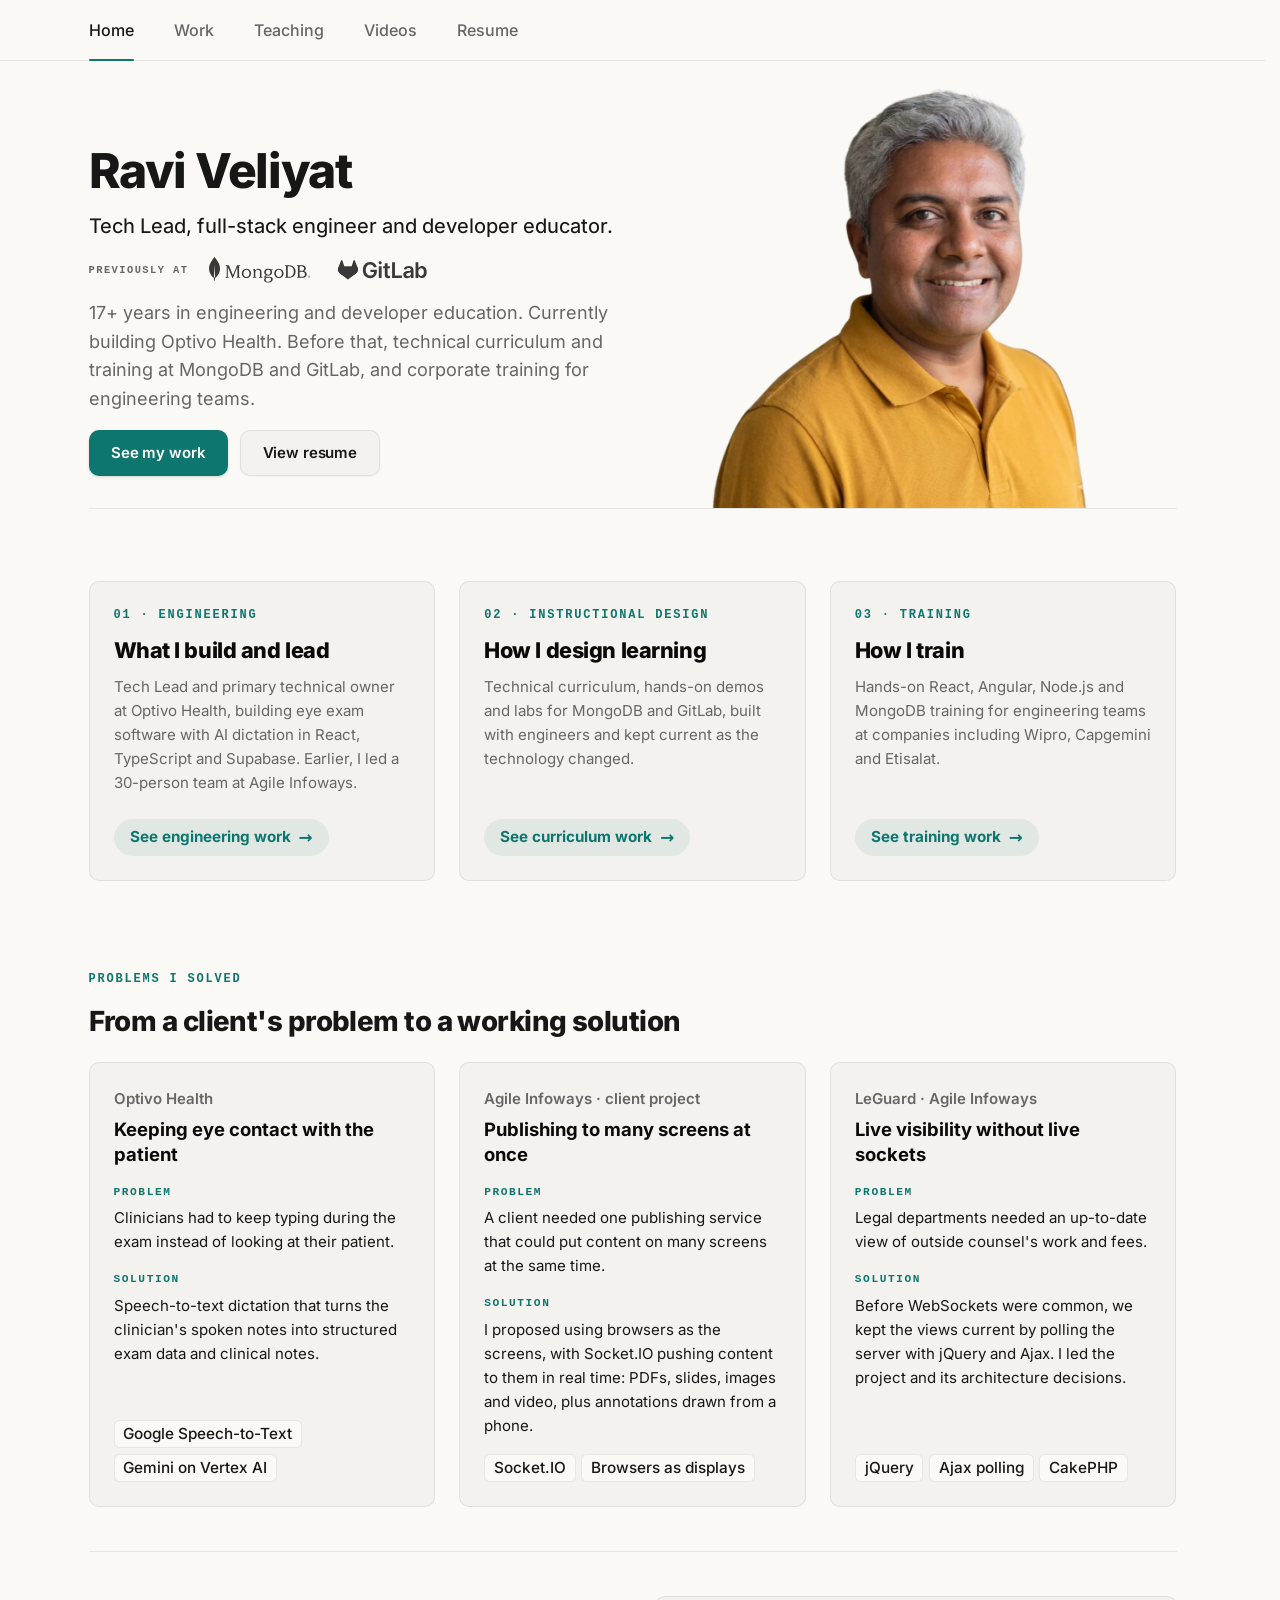
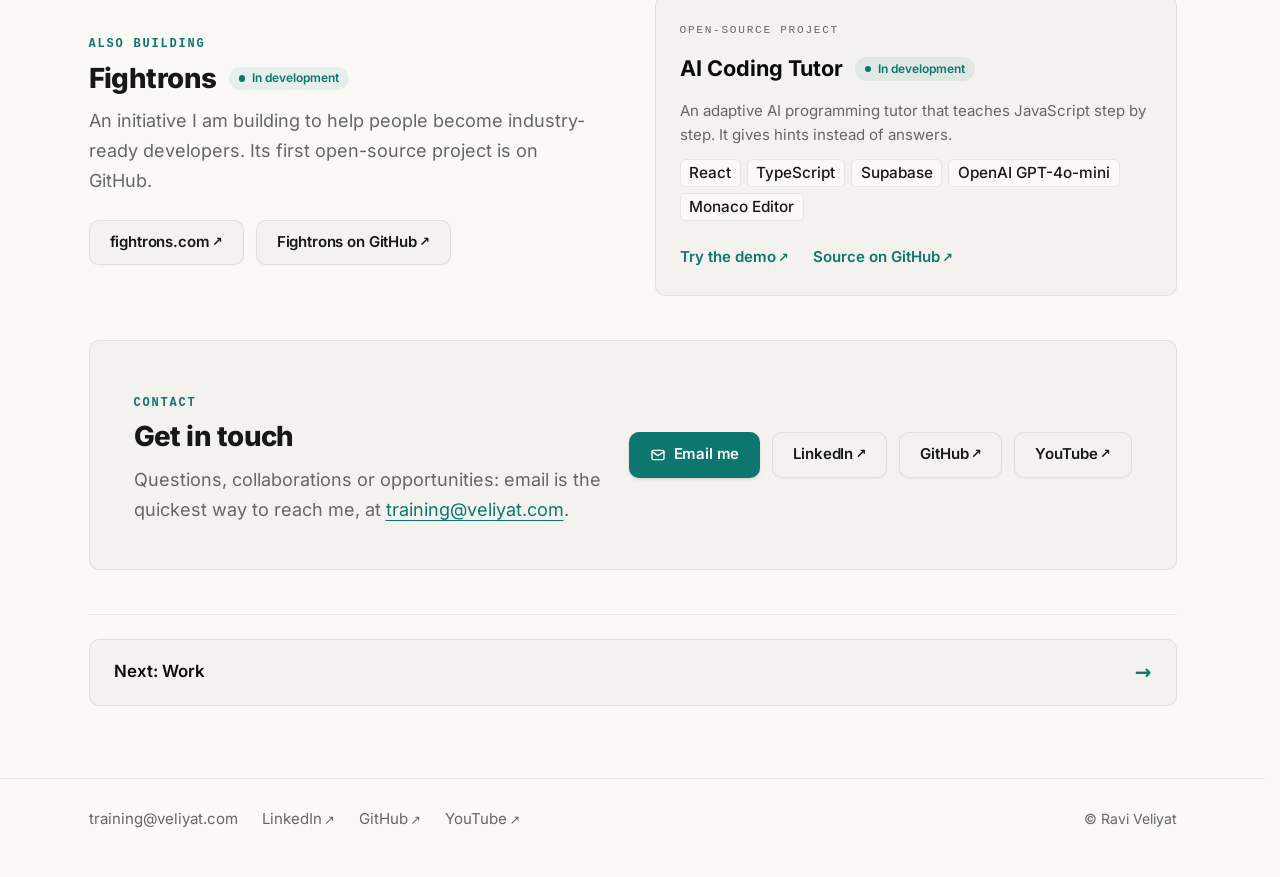
==== commit 542dc60b: "feat(home,resume): Previously at logos, hero on a baseline, resume title and summary (brief v28) Hom" ====
--- a/index.html
+++ b/index.html
@@ -81,7 +81,14 @@
       <div class="hero-text">
         <h1 id="home-heading">Ravi Veliyat</h1>
         <p class="lede">Tech Lead, full-stack engineer and developer educator.</p>
-        <p class="support">17+ years in engineering and developer education. Currently building Optivo Health. Before that, technical curriculum and training at <strong class="hl">MongoDB</strong> and <strong class="hl">GitLab</strong>, and corporate training for engineering teams.</p>
+        <div class="hero-logos">
+          <span class="hero-logos-label">Previously at</span>
+          <ul class="hero-logos-list">
+            <li><svg class="logo logo-mongodb" role="img" aria-labelledby="logo-mongodb-title" focusable="false" xmlns="http://www.w3.org/2000/svg" viewBox="0 0 127 32" fill="none"><title id="logo-mongodb-title">MongoDB</title><path d="M9.49109 3.29488C8.23754 1.82282 7.168 0.327763 6.94949 0.0172507C6.92649 -0.00575022 6.89199 -0.00575022 6.86899 0.0172507C6.65048 0.327763 5.58094 1.82282 4.33889 3.29488C-6.32203 16.8769 6.01795 26.0313 6.01795 26.0313L6.12146 26.1003C6.21346 27.5148 6.44347 29.5504 6.44347 29.5504H6.90349H7.36351C7.36351 29.5504 7.59351 27.5263 7.68552 26.1003L7.78902 26.0198C7.80052 26.0313 20.152 16.8769 9.49109 3.29488ZM6.91499 25.8358C6.91499 25.8358 6.36297 25.3642 6.21346 25.1227V25.0997L6.88049 10.3102C6.88049 10.2642 6.94949 10.2642 6.94949 10.3102L7.61652 25.0997V25.1227C7.46701 25.3642 6.91499 25.8358 6.91499 25.8358Z" fill="currentColor"></path><path d="M29.9619 22.8111L24.8442 10.3216L24.8327 10.2871H20.8421V11.1267H21.4861C21.6816 11.1267 21.8656 11.2072 22.0036 11.3452C22.1416 11.4832 22.2106 11.6672 22.2106 11.8627L22.0956 24.4327C22.0956 24.8237 21.7736 25.1457 21.3826 25.1572L20.7271 25.1687V25.9968H24.6142V25.1687L24.2117 25.1572C23.8207 25.1457 23.4987 24.8237 23.4987 24.4327V12.5872L29.0764 25.9852C29.1569 26.1808 29.3409 26.3073 29.5479 26.3073C29.7549 26.3073 29.9389 26.1808 30.0194 25.9852L35.4821 12.8747L35.5626 24.4212C35.5626 24.8237 35.2406 25.1457 34.8381 25.1572H34.4241V25.9852H38.9898V25.1572H38.3687C37.9777 25.1572 37.6557 24.8237 37.6442 24.4327L37.6097 11.8627C37.6097 11.4602 37.9317 11.1382 38.3227 11.1267L38.9898 11.1152V10.2756H35.1026L29.9619 22.8111Z" fill="currentColor"></path><path d="M65.7973 24.9617C65.6708 24.8352 65.6018 24.6627 65.6018 24.4557V18.2915C65.6018 17.1184 65.2568 16.1984 64.5668 15.5429C63.8882 14.8873 62.9452 14.5538 61.7722 14.5538C60.1276 14.5538 58.828 15.2209 57.9195 16.5319C57.908 16.5549 57.8735 16.5664 57.839 16.5664C57.8045 16.5664 57.7815 16.5434 57.7815 16.5089L57.356 14.8643H56.643L54.8144 15.9109V16.4859H55.2859C55.5044 16.4859 55.6884 16.5434 55.8149 16.6584C55.9414 16.7734 56.0104 16.9459 56.0104 17.1874V24.4442C56.0104 24.6512 55.9414 24.8237 55.8149 24.9502C55.6884 25.0767 55.5159 25.1457 55.3089 25.1457H54.8489V25.9853H59.0581V25.1457H58.598C58.391 25.1457 58.2185 25.0767 58.092 24.9502C57.9655 24.8237 57.8965 24.6512 57.8965 24.4442V19.66C57.8965 19.0505 58.0345 18.441 58.2875 17.843C58.552 17.2564 58.9431 16.7619 59.4606 16.3824C59.9781 16.0029 60.5991 15.8189 61.3121 15.8189C62.1172 15.8189 62.7267 16.0719 63.1062 16.5779C63.4857 17.0839 63.6812 17.7395 63.6812 18.5215V24.4557C63.6812 24.6627 63.6122 24.8352 63.4857 24.9617C63.3592 25.0882 63.1867 25.1572 62.9797 25.1572H62.5197V25.9968H66.7289V25.1572H66.2688C66.0963 25.1572 65.9238 25.0997 65.7973 24.9617Z" fill="currentColor"></path><path d="M104.404 11.2303C103.231 10.6092 101.92 10.2872 100.506 10.2872H94.9854V11.1268H95.5259C95.7329 11.1268 95.9169 11.2073 96.101 11.3913C96.2735 11.5638 96.3655 11.7593 96.3655 11.9663V24.3408C96.3655 24.5478 96.2735 24.7433 96.101 24.9158C95.9284 25.0883 95.7329 25.1803 95.5259 25.1803H94.9854V26.0198H100.506C101.92 26.0198 103.231 25.6978 104.404 25.0768C105.577 24.4558 106.532 23.5357 107.222 22.3627C107.912 21.1897 108.268 19.7751 108.268 18.165C108.268 16.555 107.912 15.1519 107.222 13.9674C106.532 12.7713 105.589 11.8513 104.404 11.2303ZM106.06 18.142C106.06 19.6141 105.796 20.8561 105.278 21.8567C104.761 22.8572 104.071 23.6048 103.22 24.0878C102.369 24.5708 101.426 24.8123 100.414 24.8123H99.2981C99.0911 24.8123 98.9071 24.7318 98.7231 24.5478C98.5506 24.3753 98.4585 24.1798 98.4585 23.9728V12.3113C98.4585 12.1043 98.5391 11.9203 98.7231 11.7363C98.8956 11.5638 99.0911 11.4718 99.2981 11.4718H100.414C101.426 11.4718 102.369 11.7133 103.22 12.1963C104.071 12.6793 104.761 13.4269 105.278 14.4274C105.796 15.4279 106.06 16.67 106.06 18.142Z" fill="currentColor"></path><path d="M121.275 18.97C120.769 18.3835 119.792 17.8889 118.642 17.6244C120.229 16.8309 121.045 15.7153 121.045 14.2778C121.045 13.4958 120.838 12.7942 120.424 12.1962C120.01 11.5982 119.424 11.1152 118.676 10.7817C117.929 10.4481 117.055 10.2756 116.066 10.2756H109.867V11.1152H110.362C110.569 11.1152 110.753 11.1957 110.937 11.3797C111.109 11.5522 111.201 11.7477 111.201 11.9547V24.3292C111.201 24.5362 111.109 24.7317 110.937 24.9042C110.764 25.0767 110.569 25.1687 110.362 25.1687H109.821V26.0082H116.549C117.572 26.0082 118.527 25.8357 119.389 25.4907C120.252 25.1457 120.942 24.6397 121.436 23.9727C121.943 23.3056 122.196 22.4891 122.196 21.5461C122.196 20.534 121.885 19.683 121.275 18.97ZM113.57 24.5477C113.398 24.3752 113.306 24.1797 113.306 23.9727V18.418H116.503C117.63 18.418 118.492 18.7055 119.09 19.2805C119.688 19.8555 119.987 20.603 119.987 21.5231C119.987 22.0751 119.849 22.6156 119.596 23.1101C119.332 23.6162 118.941 24.0187 118.412 24.3292C117.894 24.6397 117.25 24.8007 116.503 24.8007H114.145C113.927 24.8122 113.743 24.7317 113.57 24.5477ZM113.306 17.2334V12.2997C113.306 12.0927 113.386 11.9087 113.57 11.7247C113.743 11.5522 113.938 11.4602 114.145 11.4602H115.663C116.756 11.4602 117.561 11.7362 118.067 12.2652C118.573 12.8057 118.826 13.4958 118.826 14.3468C118.826 15.2208 118.584 15.9224 118.113 16.4514C117.641 16.9689 116.928 17.2334 115.985 17.2334H113.306Z" fill="currentColor"></path><path d="M49.7542 15.3013C48.8686 14.8183 47.8796 14.5653 46.81 14.5653C45.7405 14.5653 44.74 14.8068 43.8659 15.3013C42.9804 15.7844 42.2789 16.4859 41.7613 17.3714C41.2438 18.257 40.9793 19.292 40.9793 20.442C40.9793 21.5921 41.2438 22.6271 41.7613 23.5127C42.2789 24.3982 42.9804 25.0997 43.8659 25.5827C44.7515 26.0658 45.7405 26.3188 46.81 26.3188C47.8796 26.3188 48.8801 26.0773 49.7542 25.5827C50.6397 25.0997 51.3412 24.3982 51.8587 23.5127C52.3763 22.6271 52.6408 21.5921 52.6408 20.442C52.6408 19.292 52.3763 18.257 51.8587 17.3714C51.3412 16.4744 50.6282 15.7844 49.7542 15.3013ZM50.6052 20.442C50.6052 21.8566 50.2602 23.0066 49.5701 23.8347C48.8916 24.6627 47.9601 25.0882 46.81 25.0882C45.66 25.0882 44.7285 24.6627 44.0499 23.8347C43.3599 23.0066 43.0149 21.8566 43.0149 20.442C43.0149 19.0275 43.3599 17.8774 44.0499 17.0494C44.7285 16.2214 45.66 15.7959 46.81 15.7959C47.9601 15.7959 48.8916 16.2214 49.5701 17.0494C50.2602 17.8774 50.6052 19.016 50.6052 20.442Z" fill="currentColor"></path><path d="M90.3392 15.3013C89.4537 14.8183 88.4647 14.5653 87.3951 14.5653C86.3256 14.5653 85.325 14.8068 84.451 15.3013C83.5655 15.7844 82.8639 16.4859 82.3464 17.3714C81.8289 18.257 81.5644 19.292 81.5644 20.442C81.5644 21.5921 81.8289 22.6271 82.3464 23.5127C82.8639 24.3982 83.5655 25.0997 84.451 25.5827C85.3365 26.0658 86.3256 26.3188 87.3951 26.3188C88.4647 26.3188 89.4652 26.0773 90.3392 25.5827C91.2248 25.0997 91.9263 24.3982 92.4438 23.5127C92.9613 22.6271 93.2258 21.5921 93.2258 20.442C93.2258 19.292 92.9613 18.257 92.4438 17.3714C91.9263 16.4744 91.2248 15.7844 90.3392 15.3013ZM91.1903 20.442C91.1903 21.8566 90.8453 23.0066 90.1552 23.8347C89.4767 24.6627 88.5452 25.0882 87.3951 25.0882C86.2451 25.0882 85.3135 24.6627 84.635 23.8347C83.945 23.0066 83.6 21.8566 83.6 20.442C83.6 19.016 83.945 17.8774 84.635 17.0494C85.3135 16.2214 86.2451 15.7959 87.3951 15.7959C88.5452 15.7959 89.4767 16.2214 90.1552 17.0494C90.8453 17.8774 91.1903 19.016 91.1903 20.442Z" fill="currentColor"></path><path d="M73.9626 14.5653C73.0426 14.5653 72.203 14.7608 71.444 15.1518C70.685 15.5428 70.087 16.0719 69.6614 16.7504C69.2359 17.4174 69.0174 18.1649 69.0174 18.9585C69.0174 19.6715 69.1784 20.327 69.5119 20.9136C69.834 21.4771 70.271 21.9486 70.823 22.3396L69.1784 24.5707C68.9714 24.8467 68.9484 25.2147 69.0979 25.5137C69.2589 25.8242 69.5579 26.0083 69.903 26.0083H70.3745C69.9145 26.3188 69.5464 26.6868 69.2934 27.1238C68.9944 27.6183 68.8449 28.1358 68.8449 28.6649C68.8449 29.6539 69.2819 30.4704 70.1445 31.08C70.9955 31.6895 72.1915 32 73.6981 32C74.7446 32 75.7452 31.8275 76.6537 31.494C77.5738 31.1605 78.3213 30.6659 78.8733 30.0219C79.4368 29.3779 79.7243 28.5959 79.7243 27.6988C79.7243 26.7558 79.3793 26.0888 78.5743 25.4447C77.8843 24.9042 76.8032 24.6167 75.4577 24.6167H70.8575C70.846 24.6167 70.8345 24.6052 70.8345 24.6052C70.8345 24.6052 70.823 24.5822 70.8345 24.5707L72.0305 22.9606C72.3525 23.1101 72.6516 23.2021 72.9161 23.2596C73.1921 23.3172 73.5026 23.3402 73.8476 23.3402C74.8136 23.3402 75.6877 23.1446 76.4467 22.7536C77.2057 22.3626 77.8153 21.8336 78.2523 21.1551C78.6893 20.488 78.9078 19.7405 78.9078 18.947C78.9078 18.0959 78.4938 16.5434 77.3667 15.7499C77.3667 15.7384 77.3782 15.7384 77.3782 15.7384L79.8508 16.0144V14.8758H75.8947C75.2737 14.6688 74.6181 14.5653 73.9626 14.5653ZM75.3427 21.7646C74.9056 21.9946 74.4341 22.1211 73.9626 22.1211C73.1921 22.1211 72.5136 21.8451 71.9385 21.3046C71.3635 20.7641 71.076 19.9705 71.076 18.9585C71.076 17.9464 71.3635 17.1529 71.9385 16.6124C72.5136 16.0719 73.1921 15.7959 73.9626 15.7959C74.4456 15.7959 74.9056 15.9109 75.3427 16.1524C75.7797 16.3824 76.1362 16.7389 76.4237 17.2104C76.6997 17.6819 76.8492 18.2685 76.8492 18.9585C76.8492 19.66 76.7112 20.2465 76.4237 20.7065C76.1362 21.1781 75.7797 21.5231 75.3427 21.7646ZM72.2145 25.9968H75.3312C76.1937 25.9968 76.7457 26.1693 77.1137 26.5373C77.4817 26.9053 77.6658 27.3998 77.6658 27.9748C77.6658 28.8144 77.3322 29.5044 76.6652 30.0219C75.9982 30.5394 75.1012 30.8039 73.9971 30.8039C73.0311 30.8039 72.226 30.5854 71.6395 30.1714C71.053 29.7574 70.754 29.1249 70.754 28.3198C70.754 27.8138 70.892 27.3423 71.168 26.9283C71.4555 26.5143 71.789 26.2153 72.2145 25.9968Z" fill="currentColor"></path><path d="M124.542 25.8588C124.312 25.7323 124.139 25.5483 124.001 25.3298C123.875 25.0998 123.806 24.8582 123.806 24.5937C123.806 24.3292 123.875 24.0762 124.001 23.8577C124.128 23.6277 124.312 23.4552 124.542 23.3287C124.772 23.2022 125.025 23.1332 125.312 23.1332C125.6 23.1332 125.853 23.2022 126.083 23.3287C126.313 23.4552 126.485 23.6392 126.623 23.8577C126.75 24.0877 126.819 24.3292 126.819 24.5937C126.819 24.8582 126.75 25.1113 126.623 25.3298C126.497 25.5598 126.313 25.7323 126.083 25.8588C125.853 25.9853 125.6 26.0543 125.312 26.0543C125.025 26.0543 124.772 25.9853 124.542 25.8588ZM125.956 25.6863C126.152 25.5828 126.29 25.4218 126.405 25.2378C126.508 25.0423 126.566 24.8237 126.566 24.5822C126.566 24.3407 126.508 24.1222 126.405 23.9267C126.301 23.7312 126.152 23.5817 125.956 23.4782C125.761 23.3747 125.554 23.3172 125.312 23.3172C125.071 23.3172 124.864 23.3747 124.668 23.4782C124.473 23.5817 124.335 23.7427 124.22 23.9267C124.116 24.1222 124.059 24.3407 124.059 24.5822C124.059 24.8237 124.116 25.0423 124.22 25.2378C124.323 25.4333 124.473 25.5828 124.668 25.6863C124.864 25.7898 125.071 25.8473 125.312 25.8473C125.554 25.8473 125.761 25.8013 125.956 25.6863ZM124.691 25.2838V25.1803L124.714 25.1688H124.783C124.806 25.1688 124.829 25.1573 124.841 25.1458C124.864 25.1228 124.864 25.1113 124.864 25.0883V24.0187C124.864 23.9957 124.852 23.9727 124.841 23.9612C124.818 23.9382 124.806 23.9382 124.783 23.9382H124.714L124.691 23.9267V23.8232L124.714 23.8117H125.312C125.485 23.8117 125.611 23.8462 125.715 23.9267C125.818 24.0072 125.864 24.1107 125.864 24.2487C125.864 24.3522 125.83 24.4557 125.749 24.5247C125.669 24.6052 125.577 24.6512 125.462 24.6627L125.6 24.7087L125.864 25.1343C125.887 25.1688 125.91 25.1803 125.945 25.1803H126.014L126.025 25.1918V25.2953L126.014 25.3068H125.657L125.634 25.2953L125.266 24.6742H125.174V25.0883C125.174 25.1113 125.186 25.1343 125.197 25.1458C125.22 25.1688 125.232 25.1688 125.255 25.1688H125.324L125.347 25.1803V25.2838L125.324 25.2953H124.714L124.691 25.2838ZM125.266 24.5362C125.358 24.5362 125.439 24.5132 125.485 24.4557C125.531 24.4097 125.565 24.3292 125.565 24.2372C125.565 24.1452 125.542 24.0762 125.496 24.0187C125.45 23.9612 125.381 23.9382 125.301 23.9382H125.255C125.232 23.9382 125.209 23.9497 125.197 23.9612C125.174 23.9842 125.174 23.9957 125.174 24.0187V24.5362H125.266Z" fill="currentColor"></path></svg></li>
+            <li><svg class="logo logo-gitlab" role="img" aria-labelledby="logo-gitlab-title" focusable="false" viewBox="0 0 111 24" fill="none" xmlns="http://www.w3.org/2000/svg"><title id="logo-gitlab-title">GitLab</title><path d="M44.814 9.042h3.645c-.608-3.875-3.963-6.574-8.33-6.574-5.166 0-9.043 3.798-9.043 10.16 0 6.248 3.703 10.123 9.15 10.123 4.887 0 8.386-3.144 8.386-8.234v-2.37h-8.01v2.794h4.55c-.058 2.816-1.938 4.599-4.908 4.599-3.305 0-5.57-2.477-5.57-6.95 0-4.445 2.303-6.913 5.494-6.913 2.38 0 4.01 1.272 4.636 3.365zm6.218 13.438h3.49V7.68h-3.49v14.8zm1.76-17.151c1.109 0 2.014-.85 2.014-1.89s-.905-1.9-2.014-1.9c-1.109 0-2.024.849-2.024 1.9s.9 1.89 2.017 1.89h.007zM64.971 7.68H62.05V4.126h-3.49v3.556h-2.1v2.699h2.1v8.233c-.018 2.786 2.007 4.16 4.628 4.079a7.089 7.089 0 002.055-.348l-.59-2.73a4.247 4.247 0 01-1.02.137c-.878 0-1.582-.309-1.582-1.717v-7.662h2.921V7.68zm2.701 14.8h12.272v-2.998H71.25V2.737h-3.578V22.48zm18.957.3c2.323 0 3.71-1.09 4.347-2.333h.115v2.033h3.36v-9.91c0-3.913-3.19-5.09-6.016-5.09-3.113 0-5.504 1.388-6.275 4.087l3.26.464c.345-1.013 1.329-1.88 3.04-1.88 1.62 0 2.506.829 2.506 2.285v.057c0 1.002-1.05 1.051-3.664 1.33-2.872.309-5.619 1.166-5.619 4.502-.01 2.912 2.12 4.455 4.946 4.455zm1.147-2.56c-1.456 0-2.498-.666-2.498-1.948 0-1.34 1.167-1.899 2.72-2.121.917-.125 2.75-.357 3.2-.722v1.744c.01 1.643-1.321 3.042-3.422 3.042v.005zm9.244 2.26h3.433v-2.332h.201c.551 1.08 1.698 2.593 4.244 2.593 3.489 0 6.102-2.768 6.102-7.644 0-4.936-2.69-7.616-6.112-7.616-2.613 0-3.702 1.57-4.234 2.641h-.147V2.737h-3.486V22.48zm3.423-7.403c0-2.88 1.234-4.734 3.48-4.734 2.323 0 3.52 1.976 3.52 4.734 0 2.759-1.214 4.8-3.52 4.8-2.227 0-3.48-1.928-3.48-4.8z" fill="currentColor"/><path d="M24.507 9.5l-.034-.09L21.082.562a.896.896 0 00-1.694.091l-2.29 7.01H7.825L5.535.653a.898.898 0 00-1.694-.09L.451 9.411.416 9.5a6.297 6.297 0 002.09 7.278l.012.01.03.022 5.16 3.867 2.56 1.935 1.554 1.176a1.051 1.051 0 001.268 0l1.555-1.176 2.56-1.935 5.197-3.89.014-.01A6.297 6.297 0 0024.507 9.5z" fill="currentColor"/><path d="M24.507 9.5l-.034-.09a11.44 11.44 0 00-4.56 2.051l-7.447 5.632 4.742 3.584 5.197-3.89.014-.01A6.297 6.297 0 0024.507 9.5z" fill="currentColor"/><path d="M7.707 20.677l2.56 1.935 1.555 1.176a1.051 1.051 0 001.268 0l1.555-1.176 2.56-1.935-4.743-3.584-4.755 3.584z" fill="currentColor"/><path d="M5.01 11.461a11.43 11.43 0 00-4.56-2.05L.416 9.5a6.297 6.297 0 002.09 7.278l.012.01.03.022 5.16 3.867 4.745-3.584-7.444-5.632z" fill="currentColor"/></svg></li>
+          </ul>
+        </div>
+        <p class="support">17+ years in engineering and developer education. Currently building Optivo Health. Before that, technical curriculum and training at MongoDB and GitLab, and corporate training for engineering teams.</p>
         <ul class="actions">
           <li><a class="btn btn-primary" href="/work/">See my work</a></li>
           <li><a class="btn btn-secondary" href="/resume/">View resume</a></li>
--- a/assets/css/site.css
+++ b/assets/css/site.css
@@ -57,16 +57,12 @@
   --radius-sm: 0.35rem;
   --radius-pill: 9999px;
 
-  --portrait-w: 7.5rem;
-  --portrait-h: 9.375rem;
   --duration-fast: 150ms;
 }
 
 @media (min-width: 40rem) {
   :root {
     --gutter: 2rem;
-    --portrait-w: 14rem;
-    --portrait-h: 17.5rem;
   }
 }
 
@@ -283,38 +279,10 @@
     padding-top: var(--space-7);
   }
 
-  .hero .portrait {
-    order: 2;
-  }
-
   .hero .hero-text {
     flex: 1;
     max-width: 36rem;
   }
-}
-
-/* Portrait frame */
-.portrait {
-  flex: none;
-  width: var(--portrait-w);
-  height: var(--portrait-h);
-  background-color: var(--color-surface);
-  border: 1px solid var(--color-rule);
-  border-radius: var(--radius);
-  overflow: hidden;
-  box-shadow: 0 4px 16px rgba(0, 0, 0, 0.06);
-}
-
-.portrait picture,
-.portrait img {
-  display: block;
-  width: 100%;
-  height: 100%;
-}
-
-.portrait img {
-  object-fit: cover;
-  object-position: center;
 }
 
 /* ---- Home Hero with Portrait Background --------------------------------- */
@@ -347,14 +315,16 @@
 }
 
 @media (min-width: 48rem) {
+  /* The portrait stands on the hero's bottom border */
   .hero-home {
-    background-position: right clamp(2rem, 5vw, 5rem) center;
+    background-position: right clamp(2rem, 5vw, 5rem) bottom;
     background-size: auto min(92%, 26rem);
-    padding-top: var(--space-7);
-    padding-bottom: var(--space-6);
+    padding-top: 3.5rem;
+    padding-bottom: 2rem;
+    border-bottom: 1px solid var(--color-rule);
     min-height: 26rem;
     display: flex;
-    align-items: center;
+    align-items: flex-end; /* text sits near the line, so the gap under the buttons is just padding-bottom */
   }
 
   .hero-home .hero-text {
@@ -365,10 +335,9 @@
 
 @media (min-width: 64rem) {
   .hero-home {
-    background-position: right clamp(3rem, 7vw, 7rem) center;
+    background-position: right clamp(3rem, 7vw, 7rem) bottom;
     background-size: auto min(94%, 28rem);
     min-height: 28rem;
-    padding-top: calc(var(--space-7) + 6rem);
   }
 }
 
@@ -1064,9 +1033,12 @@
     background-position: right 1.5rem top 1.75rem;
     background-size: auto 9.5rem;
   }
+  /* Phones: the portrait sits beside the name, so the line runs under that row and the portrait stands on it */
   .hero-home h1 {
+    box-sizing: content-box;
     min-height: 9.5rem;
     padding-right: 10.25rem;
+    border-bottom: 1px solid var(--color-rule);
     display: flex;
     align-items: center;
   }
@@ -1734,7 +1706,6 @@
 @media (prefers-reduced-motion: reduce) { .nf-card { transition: none; } .nf-card:hover, .nf-card:focus-visible { transform: none; } }
 
 /* ==== Home v26: Option B hero and three "doors" ==== */
-.hero-home .support .hl { font-weight: 700; color: var(--color-text-bold); }
 .doors { margin-top: var(--space-7); }
 .doors .cards-grid { margin-top: 0 !important; }
 .doors-title { margin: 0; font-size: 1rem; font-weight: 700; letter-spacing: 0; color: var(--color-accent); }
@@ -1762,3 +1733,22 @@
 .solved-label { margin: var(--space-4) 0 0; font-family: var(--font-mono); font-size: 0.7rem; font-weight: 600; letter-spacing: 0.14em; text-transform: uppercase; color: var(--color-accent); }
 .solved-label + p { margin: 0.3rem 0 0; font-size: var(--text-small); line-height: 1.6; color: var(--color-text); }
 .solved-card .chip-list { margin-top: auto; padding-top: var(--space-4); }
+
+/* Employer logos under the hero (v28): MongoDB and GitLab, single colour */
+.hero-logos { display: flex; flex-wrap: wrap; align-items: center; gap: 0.75rem 1.25rem; margin-top: var(--space-6); }
+.hero-logos-label { font-family: var(--font-mono); font-size: 0.7rem; font-weight: 600; letter-spacing: 0.14em; text-transform: uppercase; color: var(--color-muted); }
+.hero-logos-list { display: flex; align-items: center; gap: 1.75rem; margin: 0; padding: 0; list-style: none; }
+.hero-logos .logo { display: block; width: auto; color: var(--color-text-bold); opacity: 0.8; }
+.logo-mongodb { height: 1.9rem; }
+.logo-gitlab { height: 1.4rem; }
+.hero-home .hero-text > .hero-logos { margin-top: var(--space-4); }
+
+/* Home hero type scale (smaller than the shared h1 and lede, which inner pages keep) */
+.hero-home h1 { font-size: clamp(2.1rem, 1.7rem + 2vw, 3rem); }
+.hero-home .lede { font-size: clamp(1.1rem, 1rem + 0.4vw, 1.25rem); }
+.hero-home .hero-logos-label { font-size: 0.65rem; }
+.hero-home .logo-mongodb { height: 1.6rem; }
+.hero-home .logo-gitlab { height: 1.2rem; }
+@media (max-width: 47.99rem) {
+  .hero-home .hero-logos-label { flex-basis: 100%; } /* B1: on phones the label sits above the logos */
+}
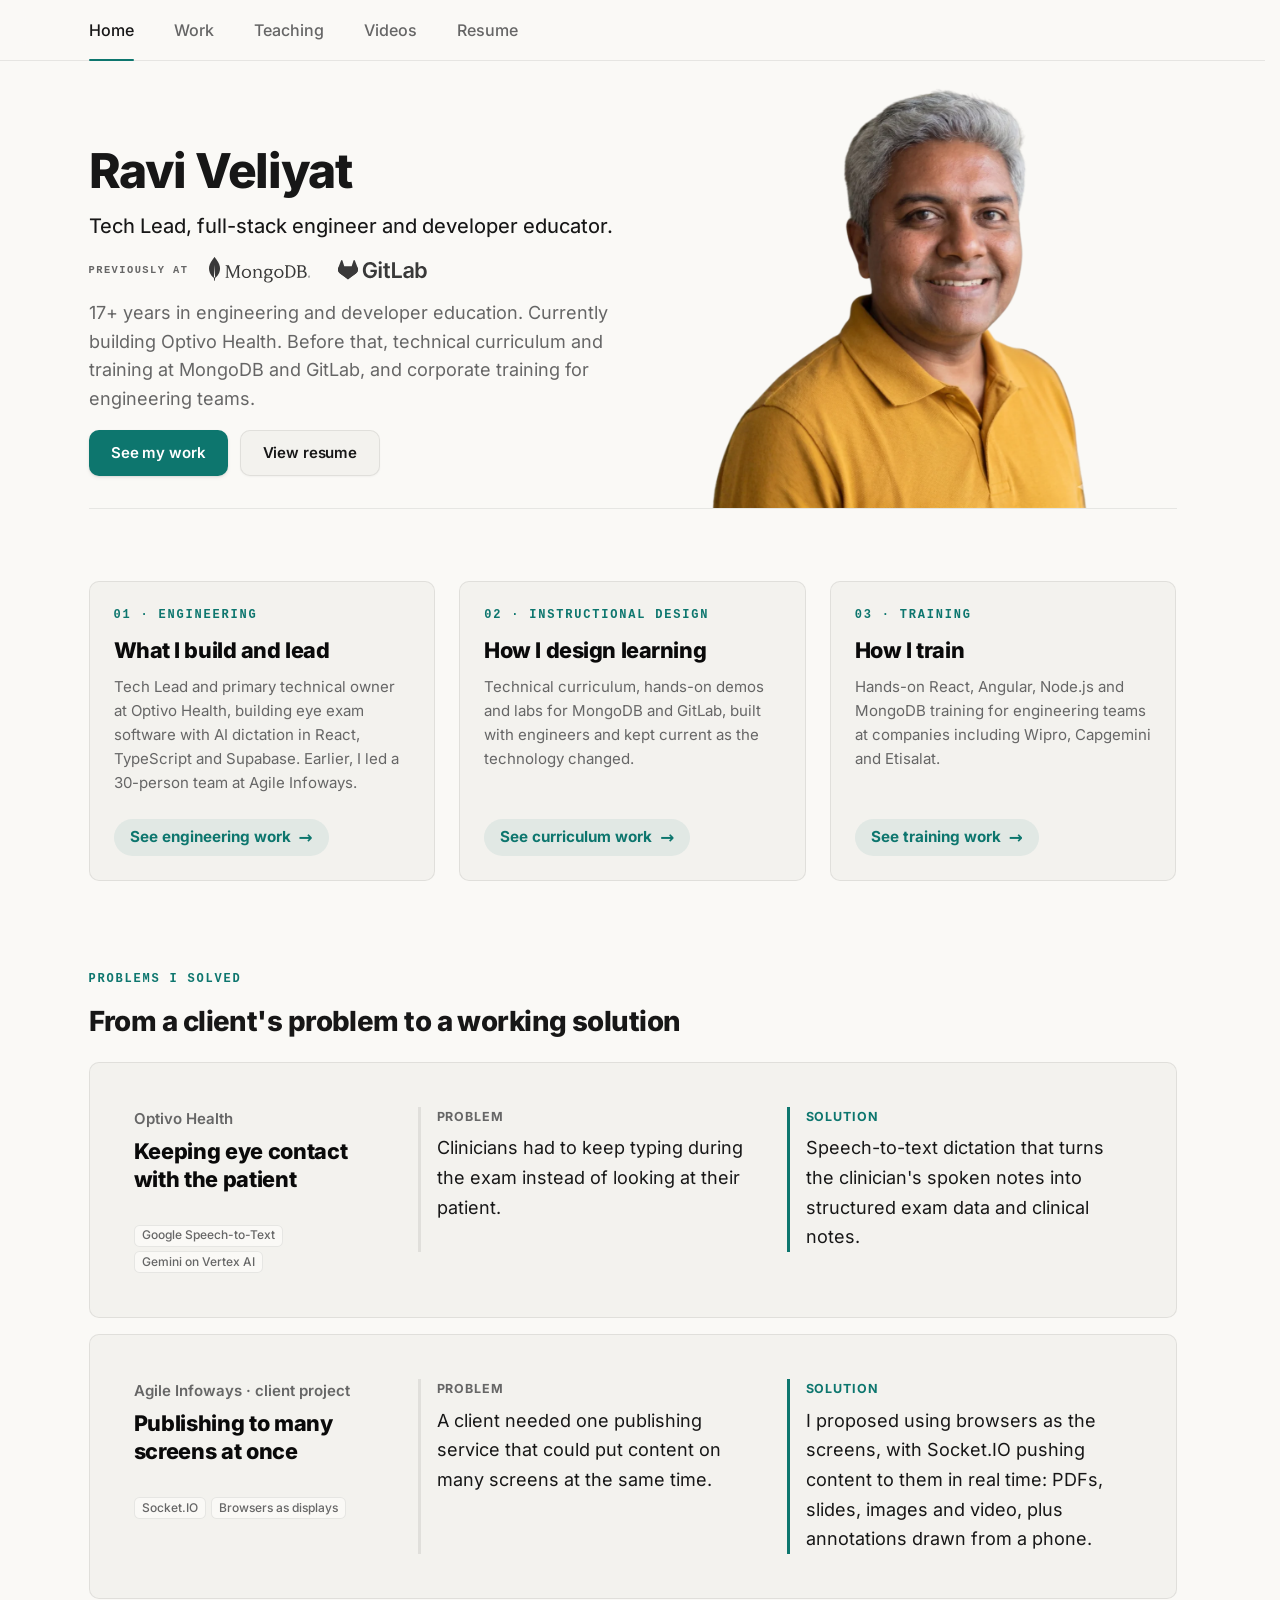
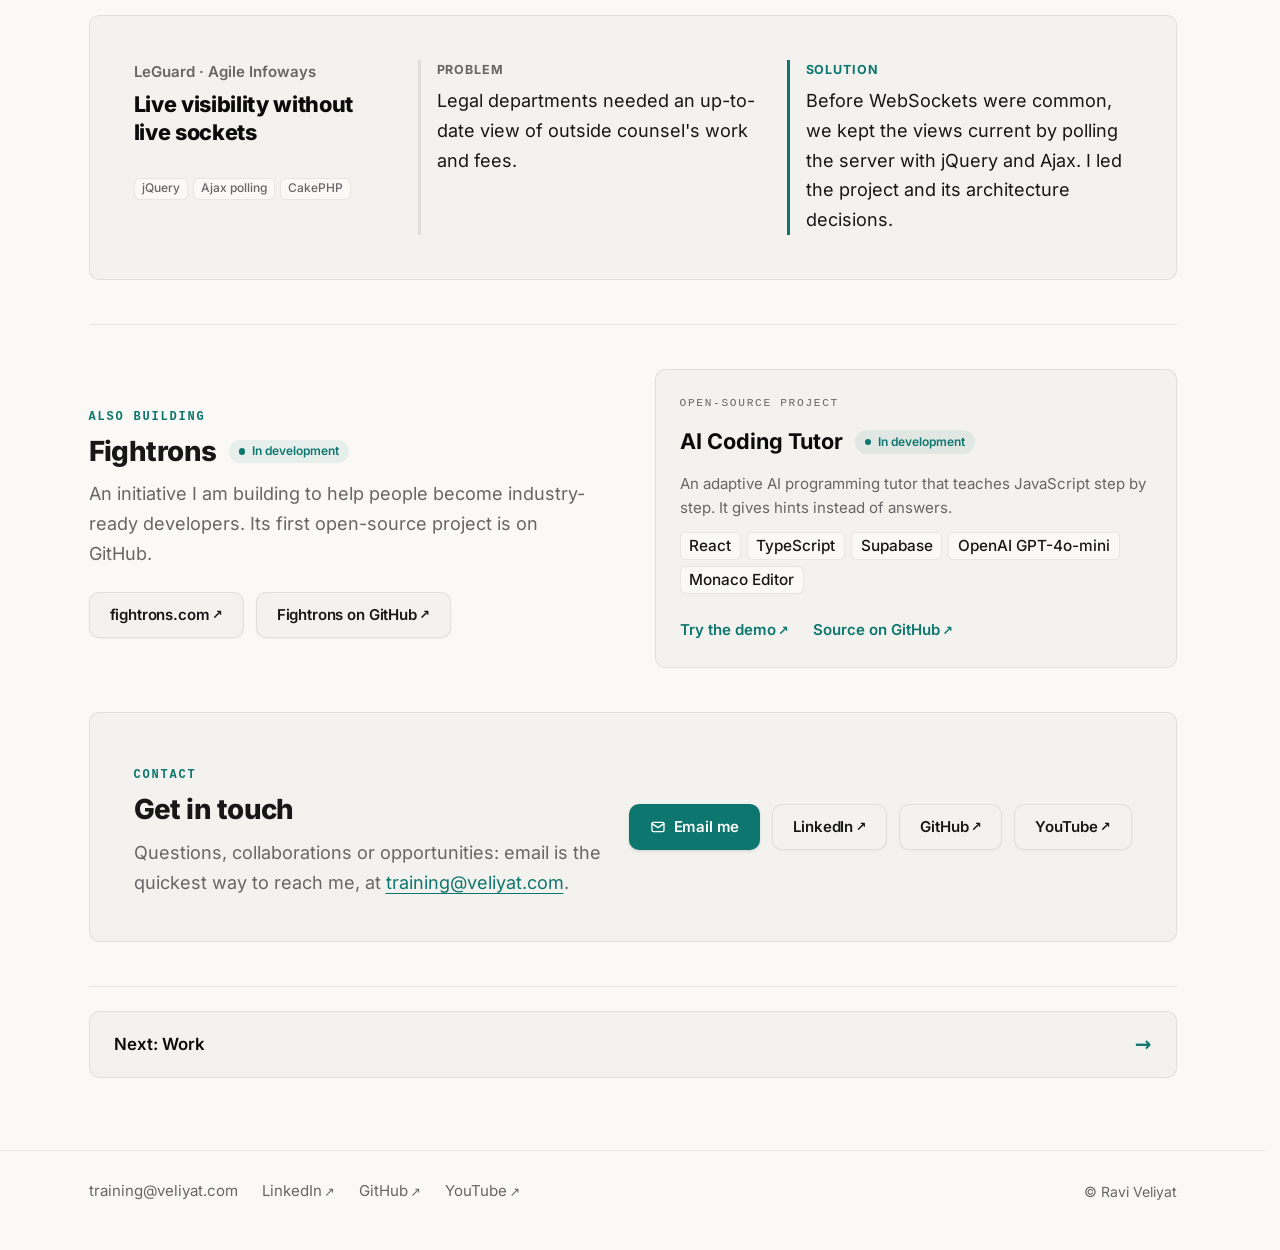
==== commit 68ce6f58: "feat(home): Problems I solved as full-width cases; smaller tags, stronger titles (brief v31) - Secti" ====
--- a/index.html
+++ b/index.html
@@ -127,30 +127,27 @@
       <h2 id="solved-heading">From a client's problem to a working solution</h2>
       <ul class="solved-grid">
         <li class="solved-card">
-          <span class="solved-org">Optivo Health</span>
-          <h3>Keeping eye contact with the patient</h3>
-          <p class="solved-label">Problem</p>
-          <p>Clinicians had to keep typing during the exam instead of looking at their patient.</p>
-          <p class="solved-label">Solution</p>
-          <p>Speech-to-text dictation that turns the clinician's spoken notes into structured exam data and clinical notes.</p>
+          <div class="solved-head"><span class="solved-org">Optivo Health</span><h3>Keeping eye contact with the patient</h3></div>
+          <div class="solved-body">
+            <div class="solved-part solved-problem"><p class="solved-label">Problem</p><p>Clinicians had to keep typing during the exam instead of looking at their patient.</p></div>
+            <div class="solved-part solved-solution"><p class="solved-label">Solution</p><p>Speech-to-text dictation that turns the clinician's spoken notes into structured exam data and clinical notes.</p></div>
+          </div>
           <ul class="chip-list"><li class="chip">Google Speech-to-Text</li><li class="chip">Gemini on Vertex AI</li></ul>
         </li>
         <li class="solved-card">
-          <span class="solved-org">Agile Infoways · client project</span>
-          <h3>Publishing to many screens at once</h3>
-          <p class="solved-label">Problem</p>
-          <p>A client needed one publishing service that could put content on many screens at the same time.</p>
-          <p class="solved-label">Solution</p>
-          <p>I proposed using browsers as the screens, with Socket.IO pushing content to them in real time: PDFs, slides, images and video, plus annotations drawn from a phone.</p>
+          <div class="solved-head"><span class="solved-org">Agile Infoways · client project</span><h3>Publishing to many screens at once</h3></div>
+          <div class="solved-body">
+            <div class="solved-part solved-problem"><p class="solved-label">Problem</p><p>A client needed one publishing service that could put content on many screens at the same time.</p></div>
+            <div class="solved-part solved-solution"><p class="solved-label">Solution</p><p>I proposed using browsers as the screens, with Socket.IO pushing content to them in real time: PDFs, slides, images and video, plus annotations drawn from a phone.</p></div>
+          </div>
           <ul class="chip-list"><li class="chip">Socket.IO</li><li class="chip">Browsers as displays</li></ul>
         </li>
         <li class="solved-card">
-          <span class="solved-org">LeGuard · Agile Infoways</span>
-          <h3>Live visibility without live sockets</h3>
-          <p class="solved-label">Problem</p>
-          <p>Legal departments needed an up-to-date view of outside counsel's work and fees.</p>
-          <p class="solved-label">Solution</p>
-          <p>Before WebSockets were common, we kept the views current by polling the server with jQuery and Ajax. I led the project and its architecture decisions.</p>
+          <div class="solved-head"><span class="solved-org">LeGuard · Agile Infoways</span><h3>Live visibility without live sockets</h3></div>
+          <div class="solved-body">
+            <div class="solved-part solved-problem"><p class="solved-label">Problem</p><p>Legal departments needed an up-to-date view of outside counsel's work and fees.</p></div>
+            <div class="solved-part solved-solution"><p class="solved-label">Solution</p><p>Before WebSockets were common, we kept the views current by polling the server with jQuery and Ajax. I led the project and its architecture decisions.</p></div>
+          </div>
           <ul class="chip-list"><li class="chip">jQuery</li><li class="chip">Ajax polling</li><li class="chip">CakePHP</li></ul>
         </li>
       </ul>
--- a/assets/css/site.css
+++ b/assets/css/site.css
@@ -1564,8 +1564,7 @@
 .resume-head h1 { margin-top: var(--space-2); font-size: clamp(2.4rem, 1.8rem + 2.5vw, 3.5rem); line-height: 1.05; }
 .resume-title { margin: var(--space-2) 0 0; font-size: clamp(1.15rem, 1rem + 0.6vw, 1.4rem); font-weight: 600; color: var(--color-text); }
 /* Contact (v24): labelled grid, 2 × 2 on phones, one row of four on wider screens */
-.resume-contact { display: grid; grid-template-columns: repeat(2, auto); justify-content: start; gap: var(--space-4) var(--space-5); margin: var(--space-5) 0 0; padding: var(--space-4) 0; border-top: 1px solid var(--color-rule); border-bottom: 1px solid var(--color-rule); max-width: 48rem; }
-@media (min-width: 40rem) { .resume-contact { grid-template-columns: repeat(4, auto); justify-content: start; column-gap: var(--space-6); } }
+.resume-contact { display: flex; flex-wrap: wrap; gap: var(--space-4) var(--space-6); margin: var(--space-5) 0 0; padding: var(--space-4) 0 0; border-top: 1px solid var(--color-rule); }
 .rc-item { min-width: 0; }
 /* Phones: icons instead of labels; Based in and Email each on their own line first, then LinkedIn and GitHub handles side by side */
 .rc-icon { display: none; }
@@ -1575,32 +1574,26 @@
   .rc-item dd { margin: 0; }
   .rc-item dd { display: flex; align-items: center; gap: 0.5rem; }
   .rc-icon { display: block; flex: none; color: var(--color-accent); }
-  .rc-logo { color: var(--color-text-bold); } /* brand marks stay single-colour neutral, per LinkedIn and GitHub brand rules */
+  .rc-logo { color: var(--color-text-bold); } /* brand marks stay single-colour neutral, per LinkedIn, GitHub and YouTube brand rules */
 }
 .rc-item dt { font-family: var(--font-mono); font-size: 0.68rem; font-weight: 600; letter-spacing: 0.14em; text-transform: uppercase; color: var(--color-muted); }
 .rc-item dd { margin: 0.25rem 0 0; font-weight: 600; color: var(--color-text-bold); white-space: nowrap; }
 .rc-item a { color: inherit; text-decoration: none; }
 .rc-item a:hover, .rc-item a:focus-visible { color: var(--color-accent); text-decoration: underline; text-underline-offset: 0.2em; }
 .print-only { display: none; }
-@media print { .print-only { display: block; } .rc-icon { display: none !important; } .resume-contact { grid-template-columns: repeat(5, auto); gap: 2pt 14pt; padding: 4pt 0; margin-top: 6pt; } .rc-item dt { font-size: 6.5pt; } .rc-item dd { font-size: 8.5pt; margin: 0; } }
-.resume-actions { display: flex; flex-wrap: wrap; gap: var(--space-3); margin: var(--space-5) 0 0; padding: 0; list-style: none; }
+@media print { .print-only { display: block; } .rc-icon { display: none !important; } .resume-contact { gap: 2pt 14pt; padding: 4pt 0; margin-top: 6pt; } .rc-item dt { font-size: 6.5pt; } .rc-item dd { font-size: 8.5pt; margin: 0; } }
+.resume-actions { display: flex; flex-wrap: wrap; gap: var(--space-3); margin: var(--space-6) 0 0; padding: 0; list-style: none; }
+.resume-actions-end { margin-top: var(--space-7); }
 .resume-actions li { display: flex; }
 .resume-actions .btn { min-height: 2.75rem; padding: 0.6rem 1.25rem; font-size: var(--text-small); }
-
-/* At a glance */
-.glance { display: grid; gap: var(--space-3); margin-top: var(--space-6); }
-.glance-item { display: flex; flex-direction: column; gap: 0.3rem; padding: var(--space-4) var(--space-5); background: var(--color-surface); border: 1px solid var(--color-rule); border-radius: var(--radius); }
-.glance-big { font-size: 1.25rem; font-weight: 800; letter-spacing: -0.02em; color: var(--color-text-bold); }
-.glance-small { font-size: var(--text-small); line-height: 1.5; color: var(--color-muted); }
-@media (min-width: 40rem) { .glance { grid-template-columns: 1fr 1fr; } }
-@media (min-width: 64rem) { .glance { grid-template-columns: repeat(4, 1fr); } }
 
 /* Sections (v22): heading above the content, one column, reading width.
    No side columns: the eye goes straight down the page. */
 .rsec { margin-top: var(--space-7); scroll-margin-top: 5rem; }
 .rsec-title { margin: 0 0 var(--space-5); font-size: var(--text-h2); letter-spacing: -0.02em; }
 .rsec-body { margin: 0; padding: 0; list-style: none; }
-.resume-summary { margin: 0; font-size: var(--text-lede); line-height: 1.6; color: var(--color-text); max-width: 46rem; }
+.resume-summary { margin: 0; font-size: var(--text-base); font-weight: 400; line-height: 1.7; color: var(--color-text); max-width: none; }
+.resume-summary strong { font-weight: 700; color: var(--color-text-bold); }
 
 /* Skills: one row per group, the group name then a tag cloud of pills */
 .skill-grid { display: grid; gap: var(--space-4); max-width: 60rem; }
@@ -1657,9 +1650,7 @@
   .rsec { margin-top: 10pt; }
   .rsec-title { margin-bottom: 4pt; font-size: 12pt; break-after: avoid; }
   .resume-summary { font-size: 9.5pt; }
-  .glance { grid-template-columns: repeat(4, 1fr); gap: 4pt; margin-top: 6pt; }
-  .glance-item, .proj-item { padding: 4pt 6pt; background: none; border: 1px solid #ccc; border-radius: 3pt; break-inside: avoid; }
-  .glance-big { font-size: 10pt; } .glance-small { font-size: 7.5pt; }
+  .proj-item { padding: 4pt 6pt; background: none; border: 1px solid #ccc; border-radius: 3pt; break-inside: avoid; }
   .proj-list { grid-template-columns: 1fr 1fr; gap: 4pt; }
   .skill-grid { gap: 2pt; }
   .skill-row { grid-template-columns: 30mm 1fr; gap: 4pt; }
@@ -1722,17 +1713,28 @@
 }
 @media (prefers-reduced-motion: reduce) { .door .door-cta { transition: none; } }
 
-/* Problems I solved */
+/* Problems I solved (v31): one full-width row per case for reading.
+   Wide screens: name and tools on the left, Problem and Solution side by side at body size.
+   Phones: everything stacked. Solution carries an accent bar, Problem a neutral one. */
 .solved { margin-top: var(--space-8, 5rem); }
 .solved h2 { margin-top: var(--space-2); }
 .solved-grid { display: grid; gap: var(--space-4); margin: var(--space-5) 0 0; padding: 0; list-style: none; }
-@media (min-width: 52rem) { .solved-grid { grid-template-columns: repeat(3, 1fr); gap: var(--space-5); } }
-.solved-card { display: flex; flex-direction: column; padding: var(--space-5); background: var(--color-surface); border: 1px solid var(--color-rule); border-radius: var(--radius); }
-.solved-org { font-size: var(--text-small); font-weight: 600; color: var(--color-muted); }
-.solved-card h3 { margin: 0.35rem 0 0; font-size: 1.15rem; line-height: 1.35; color: var(--color-text-bold); }
-.solved-label { margin: var(--space-4) 0 0; font-family: var(--font-mono); font-size: 0.7rem; font-weight: 600; letter-spacing: 0.14em; text-transform: uppercase; color: var(--color-accent); }
-.solved-label + p { margin: 0.3rem 0 0; font-size: var(--text-small); line-height: 1.6; color: var(--color-text); }
-.solved-card .chip-list { margin-top: auto; padding-top: var(--space-4); }
+.solved-card { display: grid; gap: var(--space-4); padding: var(--space-5); background: var(--color-surface); border: 1px solid var(--color-rule); border-radius: var(--radius); }
+.solved-org { display: block; font-size: var(--text-small); font-weight: 600; color: var(--color-muted); }
+.solved-card h3 { margin: 0.3rem 0 0; font-size: 1.25rem; line-height: 1.3; letter-spacing: -0.01em; color: var(--color-text-bold); }
+.solved-body { display: grid; gap: var(--space-4); }
+.solved-part { padding-left: var(--space-4); border-left: 3px solid var(--color-rule); }
+.solved-solution { border-left-color: var(--color-accent); }
+.solved-label { margin: 0; font-size: 0.78rem; font-weight: 700; letter-spacing: 0.08em; text-transform: uppercase; color: var(--color-muted); }
+.solved-solution .solved-label { color: var(--color-accent); }
+.solved-part p:not(.solved-label) { margin: 0.35rem 0 0; font-size: var(--text-base); line-height: 1.65; color: var(--color-text); }
+.solved-card .chip-list { margin: 0; padding: 0; }
+@media (min-width: 52rem) {
+  .solved-card { grid-template-columns: 15rem 1fr; grid-template-areas: "head body" "chips body"; grid-template-rows: auto 1fr; column-gap: var(--space-6); row-gap: var(--space-4); align-items: start; padding: var(--space-6); }
+  .solved-head { grid-area: head; }
+  .solved-body { grid-area: body; grid-template-columns: 1fr 1fr; gap: var(--space-5); }
+  .solved-card .chip-list { grid-area: chips; align-self: start; }
+}
 
 /* Employer logos under the hero (v28): MongoDB and GitLab, single colour */
 .hero-logos { display: flex; flex-wrap: wrap; align-items: center; gap: 0.75rem 1.25rem; margin-top: var(--space-6); }
@@ -1752,3 +1754,11 @@
 @media (max-width: 47.99rem) {
   .hero-home .hero-logos-label { flex-basis: 100%; } /* B1: on phones the label sits above the logos */
 }
+
+/* Problems I solved: the case title stands out; tool tags are smaller, muted and set apart from it */
+.solved-card h3 { font-size: 1.35rem; font-weight: 800; letter-spacing: -0.015em; }
+.solved-card .chip-list { gap: 0.3rem; }
+.solved-card .chip { padding: 0.1rem 0.45rem; font-size: 0.75rem; color: var(--color-muted); }
+@media (min-width: 52rem) {
+  .solved-card .chip-list { margin-top: var(--space-4); } /* plus the card's row gap: about 2rem below the title */
+}
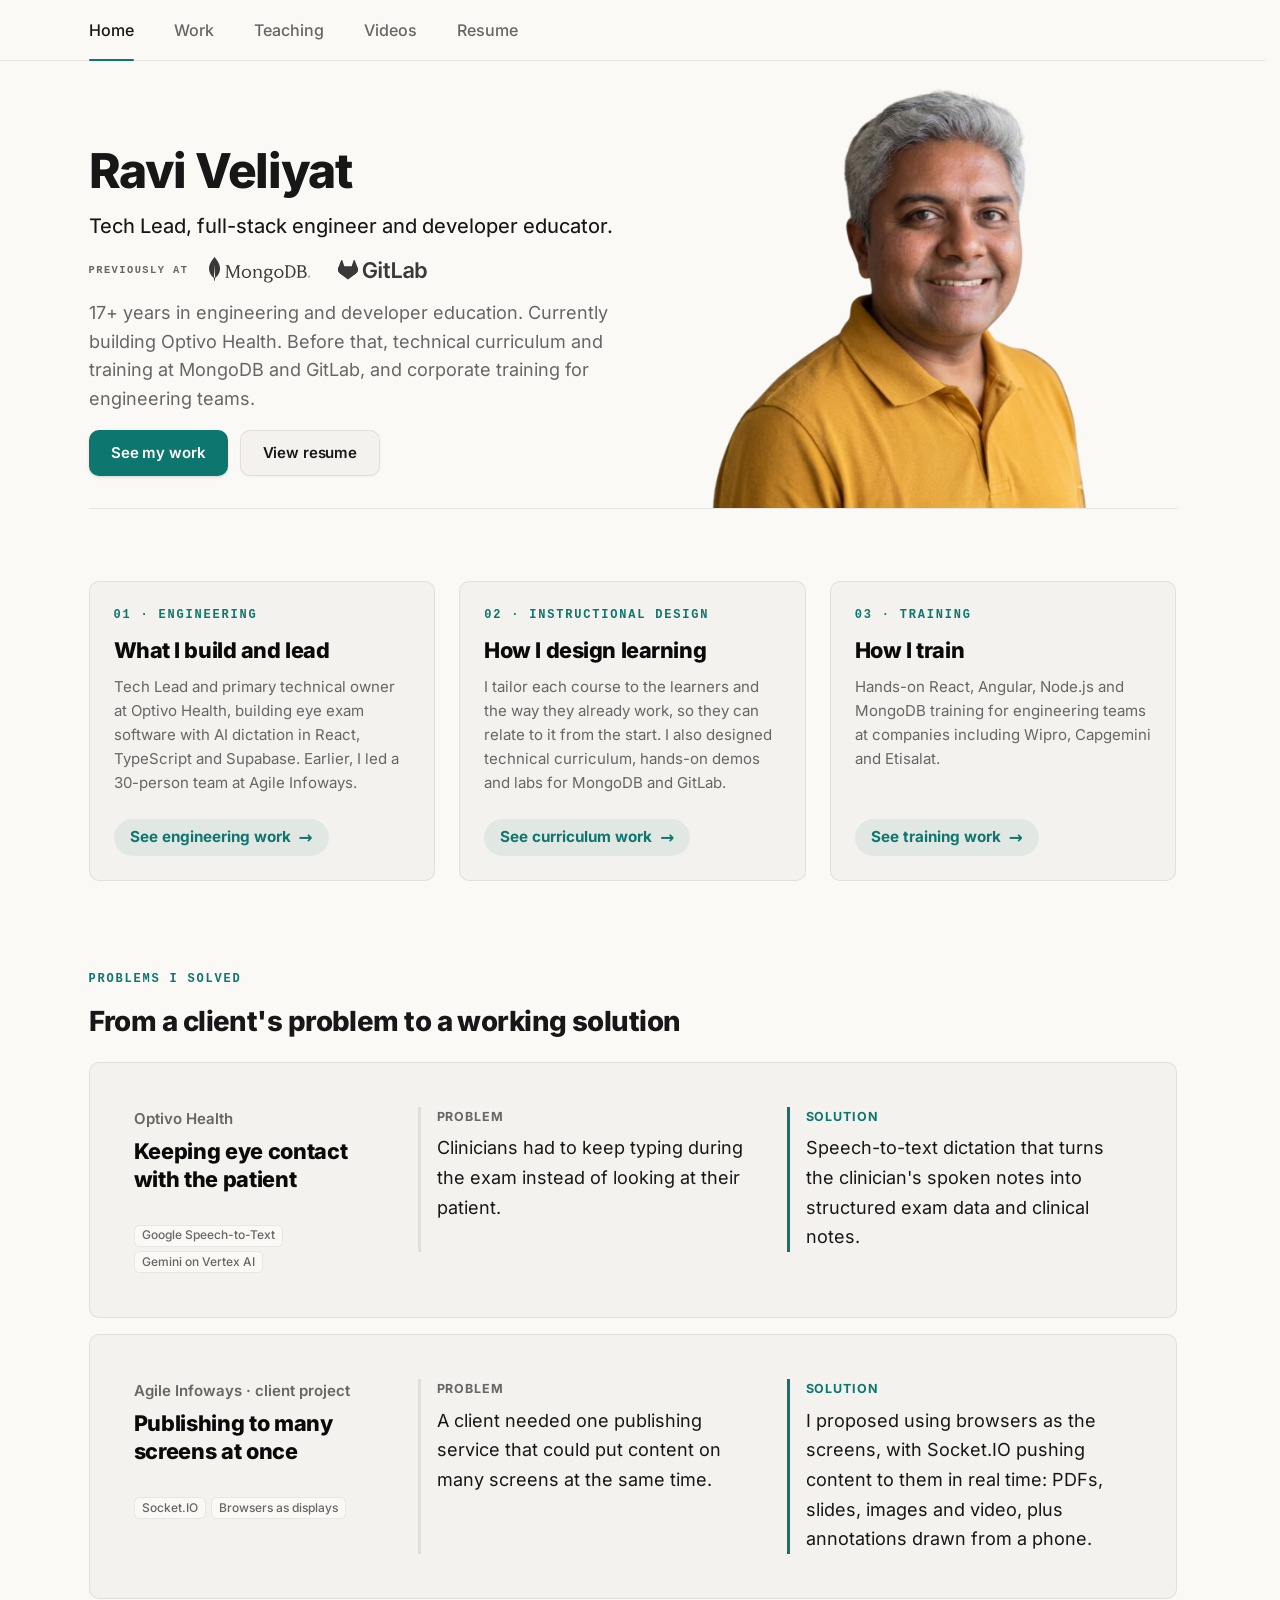
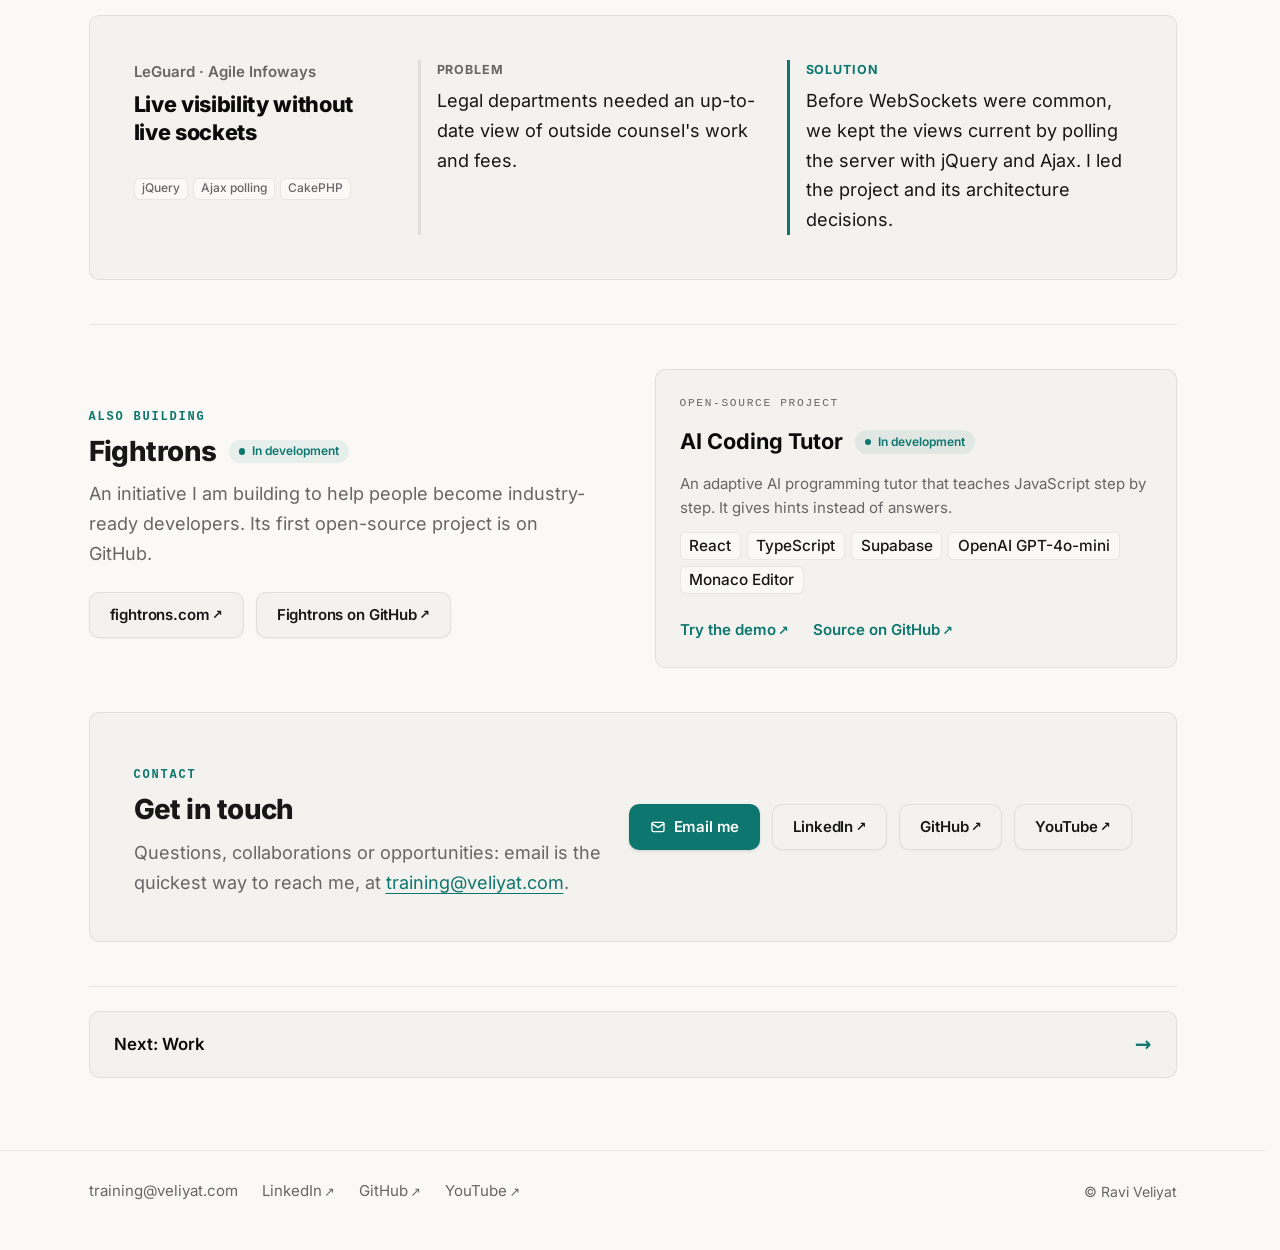
==== commit f062bd8f: "feat(home,teaching): tailored-course door text and GlobalLogic use case (brief v35) - Home door 02 l" ====
--- a/index.html
+++ b/index.html
@@ -105,11 +105,11 @@
         <p>Tech Lead and primary technical owner at Optivo Health, building eye exam software with AI dictation in React, TypeScript and Supabase. Earlier, I led a 30-person team at Agile Infoways.</p>
         <span class="door-cta">See engineering work<span class="card-arrow" aria-hidden="true">→</span></span>
       </a>
-      <a class="card door" href="/teaching/#roles-heading">
+      <a class="card door" href="/teaching/#course-heading">
         <span class="card-icon" aria-hidden="true"><svg viewBox="0 0 24 24" fill="none" stroke="currentColor" stroke-width="2" stroke-linecap="round" stroke-linejoin="round" focusable="false"><path d="M4 5.5A1.5 1.5 0 0 1 5.5 4H11v15H5.5A1.5 1.5 0 0 1 4 17.5z"/><path d="M20 5.5A1.5 1.5 0 0 0 18.5 4H13v15h5.5a1.5 1.5 0 0 0 1.5-1.5z"/><path d="M7 8h2M15 8h2M15 11h2"/></svg></span>
         <span class="eyebrow">02 · Instructional design</span>
         <h2>How I design learning</h2>
-        <p>Technical curriculum, hands-on demos and labs for MongoDB and GitLab, built with engineers and kept current as the technology changed.</p>
+        <p>I tailor each course to the learners and the way they already work, so they can relate to it from the start. I also designed technical curriculum, hands-on demos and labs for MongoDB and GitLab.</p>
         <span class="door-cta">See curriculum work<span class="card-arrow" aria-hidden="true">→</span></span>
       </a>
       <a class="card door" href="/teaching/#b19-heading">
--- a/assets/css/site.css
+++ b/assets/css/site.css
@@ -1513,6 +1513,33 @@
 .case h2 + .case-meta { margin-top: var(--space-3) !important; }
 .client-card h3 + .case-meta { margin-top: -0.25rem !important; }
 
+/* Work project panels (v32): heading across the top, description and feature list side by side
+   at the same body size, tools in their own row at the bottom. Scoped to .case-project so the
+   Teaching page's panels are unchanged. */
+.case-project { gap: var(--space-5); }
+.case-project .case-head h2 { margin-top: var(--space-2); }
+.case-project .case-meta { margin-top: var(--space-2) !important; gap: 0.25rem 0.6rem; }
+.case-project .case-meta .case-when { font-family: inherit; font-size: var(--text-base); font-weight: 600; color: var(--color-accent); }
+.case-project .case-meta .case-role { font-size: var(--text-base); }
+.case-project .case-meta .case-when::after { content: "·"; margin-left: 0.6rem; color: var(--color-muted); }
+.case-project .case-main > p:first-child { margin-top: 0; }
+.case-project .case-main > p:not(.case-note) { font-size: var(--text-base); line-height: 1.7; }
+.case-project .case-note { margin-top: var(--space-4) !important; padding-left: var(--space-4); border-left: 3px solid var(--color-accent); font-size: var(--text-base); line-height: 1.65; color: var(--color-text) !important; }
+.case-project .case-label { font-family: inherit; font-size: 0.78rem; font-weight: 700; letter-spacing: 0.08em; color: var(--color-muted); }
+.case-project .case-side { gap: var(--space-3); }
+.case-project .ticks { gap: 0.8rem; }
+.case-project .ticks li { font-size: var(--text-base); line-height: 1.6; padding-left: 1.6rem; }
+.case-project .ticks li::before { top: 0.5em; }
+.case-project .case-tools { display: grid; gap: var(--space-3); padding-top: var(--space-5); border-top: 1px solid var(--color-rule); }
+.case-project .case-tools .chip-list { margin: 0; }
+@media (min-width: 56rem) {
+  .case-project { grid-template-columns: 1fr 1fr; grid-template-areas: "head head" "main side" "tools tools"; column-gap: var(--space-7); row-gap: var(--space-5); }
+  .case-project .case-head { grid-area: head; }
+  .case-project .case-main { grid-area: main; }
+  .case-project .case-side { grid-area: side; }
+  .case-project .case-tools { grid-area: tools; grid-template-columns: 7rem 1fr; align-items: baseline; }
+}
+
 /* ==== Teaching page (brief v20); reuses the Work page blocks ==== */
 .first-block { margin-top: var(--space-5); }
 .client-card .ticks li { color: var(--color-muted); }
@@ -1525,11 +1552,6 @@
 .training-label { margin: var(--space-6) 0 0; font-size: 1rem; font-weight: 700; color: var(--color-accent); }
 .training-note { margin: 0.35rem 0 0; font-size: var(--text-small); color: var(--color-muted); }
 
-.topic-strip { display: grid; grid-template-columns: repeat(2, 1fr); gap: var(--space-3); margin: var(--space-3) 0 0; padding: 0; list-style: none; }
-@media (min-width: 64rem) { .topic-strip { grid-template-columns: repeat(4, 1fr); } }
-.topic-card { display: flex; flex-direction: column; gap: 0.2rem; padding: var(--space-3) var(--space-4); background: var(--color-surface); border: 1px solid var(--color-rule); border-radius: var(--radius); }
-.topic-title { font-weight: 700; color: var(--color-text-bold); line-height: 1.35; }
-.topic-years { font-size: var(--text-small); font-weight: 600; color: var(--color-accent); font-variant-numeric: tabular-nums; }
 
 .client-list { display: grid; grid-template-columns: repeat(2, 1fr); gap: 0 var(--space-4); margin: var(--space-3) 0 0; padding: 0; list-style: none; }
 @media (min-width: 64rem) { .client-list { grid-template-columns: repeat(3, 1fr); } }
@@ -1557,7 +1579,7 @@
 
 /* A panel with no side column */
 @media (min-width: 56rem) { .case-single { grid-template-columns: 1fr; } .case-single .case-main { max-width: 44rem; } }
-@media (min-width: 40rem) { .topic-card { padding: var(--space-4) var(--space-5); } .client-name { font-size: 1.05rem; } .client-topics { font-size: var(--text-small); } }
+@media (min-width: 40rem) { .client-name { font-size: 1.05rem; } .client-topics { font-size: var(--text-small); } }
 
 /* ==== Resume page (brief v21): recruiter-first layout ==== */
 .resume-head { padding-top: var(--space-6); }
@@ -1762,3 +1784,22 @@
 @media (min-width: 52rem) {
   .solved-card .chip-list { margin-top: var(--space-4); } /* plus the card's row gap: about 2rem below the title */
 }
+
+/* Teaching v34: role cards show the MongoDB and GitLab logos in place of the name;
+   B19 summary at body size; companies first, as tiles with the names in larger type. */
+.role-name { display: flex; align-items: center; min-height: 2.25rem; margin: var(--space-2) 0 0; }
+.role-logo { display: block; width: auto; color: var(--color-text-bold); }
+.role-logo-mongodb { height: 2.1rem; }
+.role-logo-gitlab { height: 1.6rem; }
+.training .training-lede { font-size: var(--text-base); line-height: 1.7; max-width: 48rem; color: var(--color-text); }
+.training .client-list { display: grid; grid-template-columns: repeat(auto-fill, minmax(14.5rem, 1fr)); gap: var(--space-3); margin-top: var(--space-4); padding: 0; list-style: none; }
+.training .client-item { display: flex; flex-direction: column; gap: 0.3rem; padding: var(--space-4); background: var(--color-surface); border: 1px solid var(--color-rule); border-radius: var(--radius); border-top: 1px solid var(--color-rule); }
+.training .client-name { font-size: 1.15rem; font-weight: 800; letter-spacing: -0.01em; color: var(--color-text-bold); }
+.training .client-where { font-size: var(--text-small); font-weight: 500; color: var(--color-muted); }
+.training .client-topics { font-size: var(--text-small); line-height: 1.5; color: var(--color-muted); }
+@media (max-width: 39.99rem) { .training .client-list { grid-template-columns: 1fr 1fr; gap: var(--space-2); } .training .client-item { padding: var(--space-3); } .training .client-name { font-size: 1rem; } }
+@media (max-width: 39.99rem) { .training .client-where { display: block; margin-top: 0.1rem; } .training .client-where::before { content: none; } }
+
+/* Teaching v35: use case under "How I design a course", reusing the Home problem-and-solution card. */
+.approach-case-label { margin: var(--space-6) 0 0; font-size: var(--text-small); font-weight: 700; color: var(--color-accent); }
+.solved-grid.approach-case { margin-top: var(--space-3); }
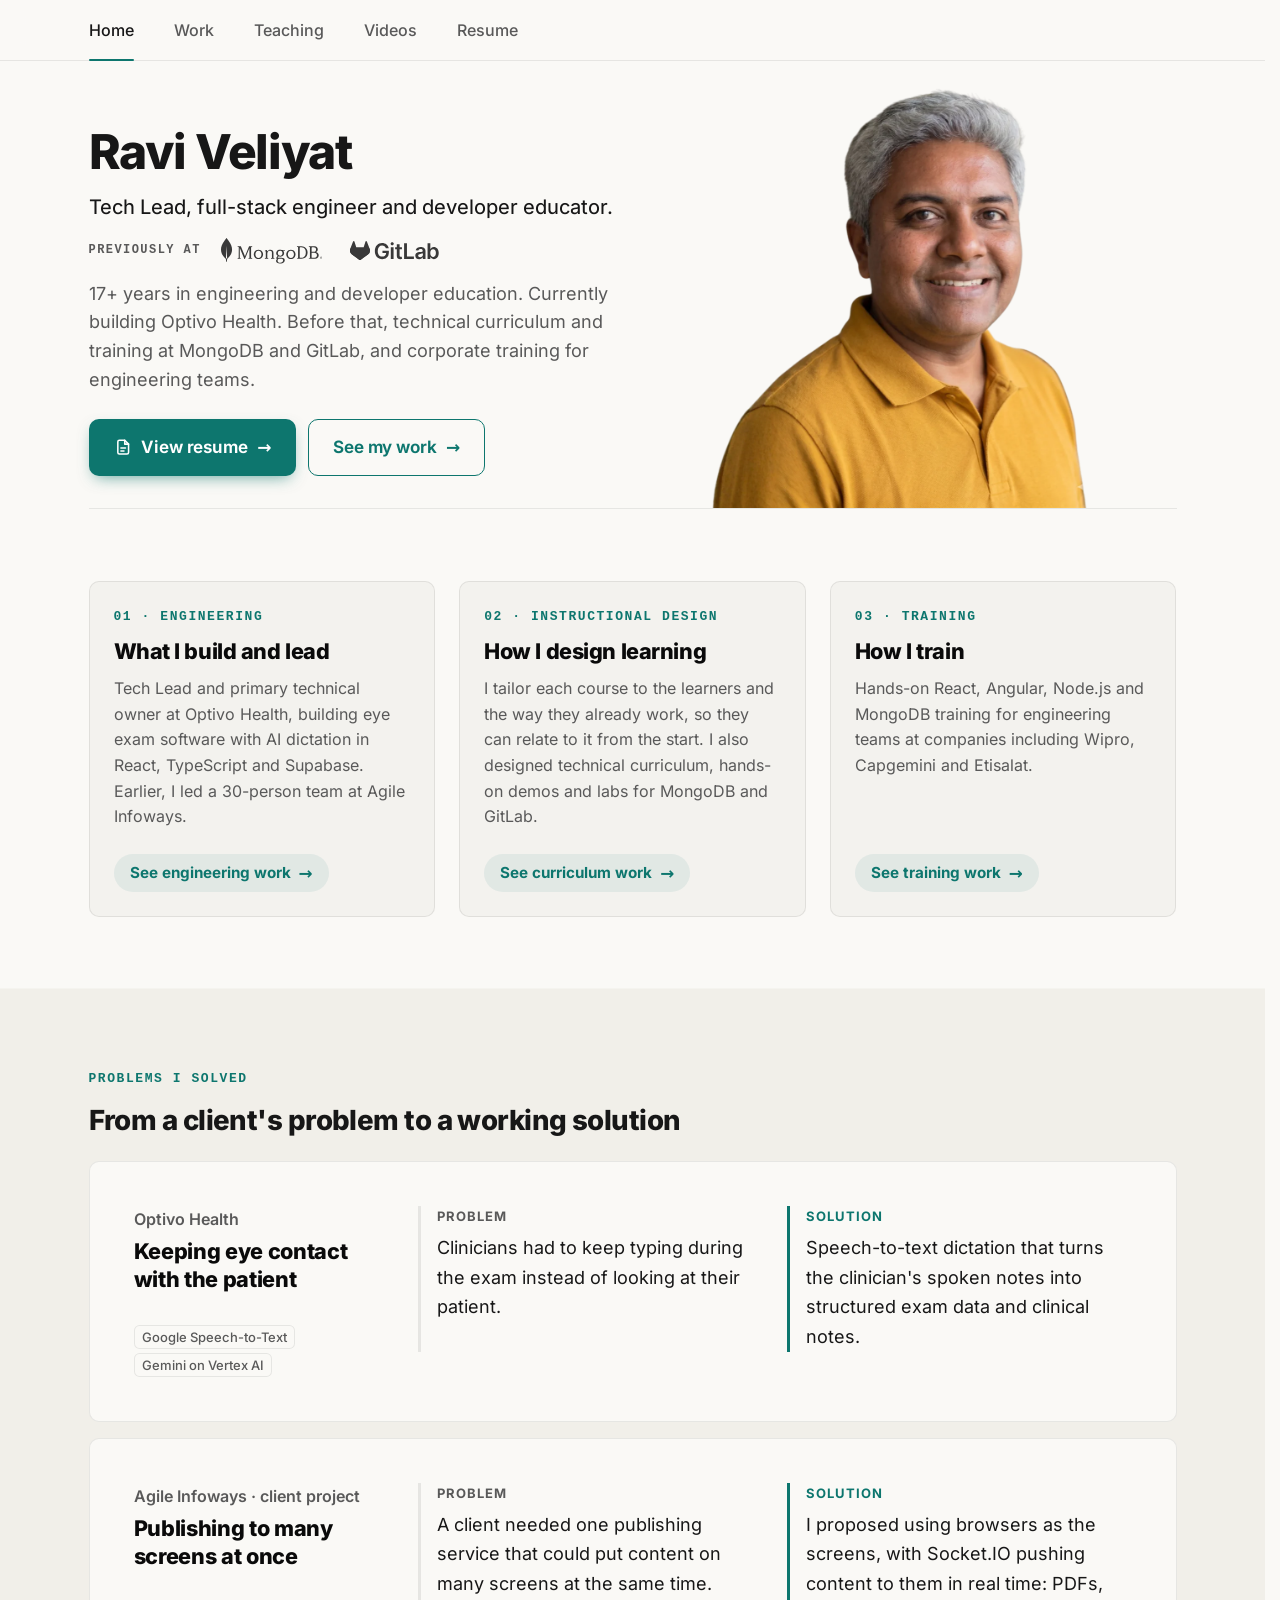
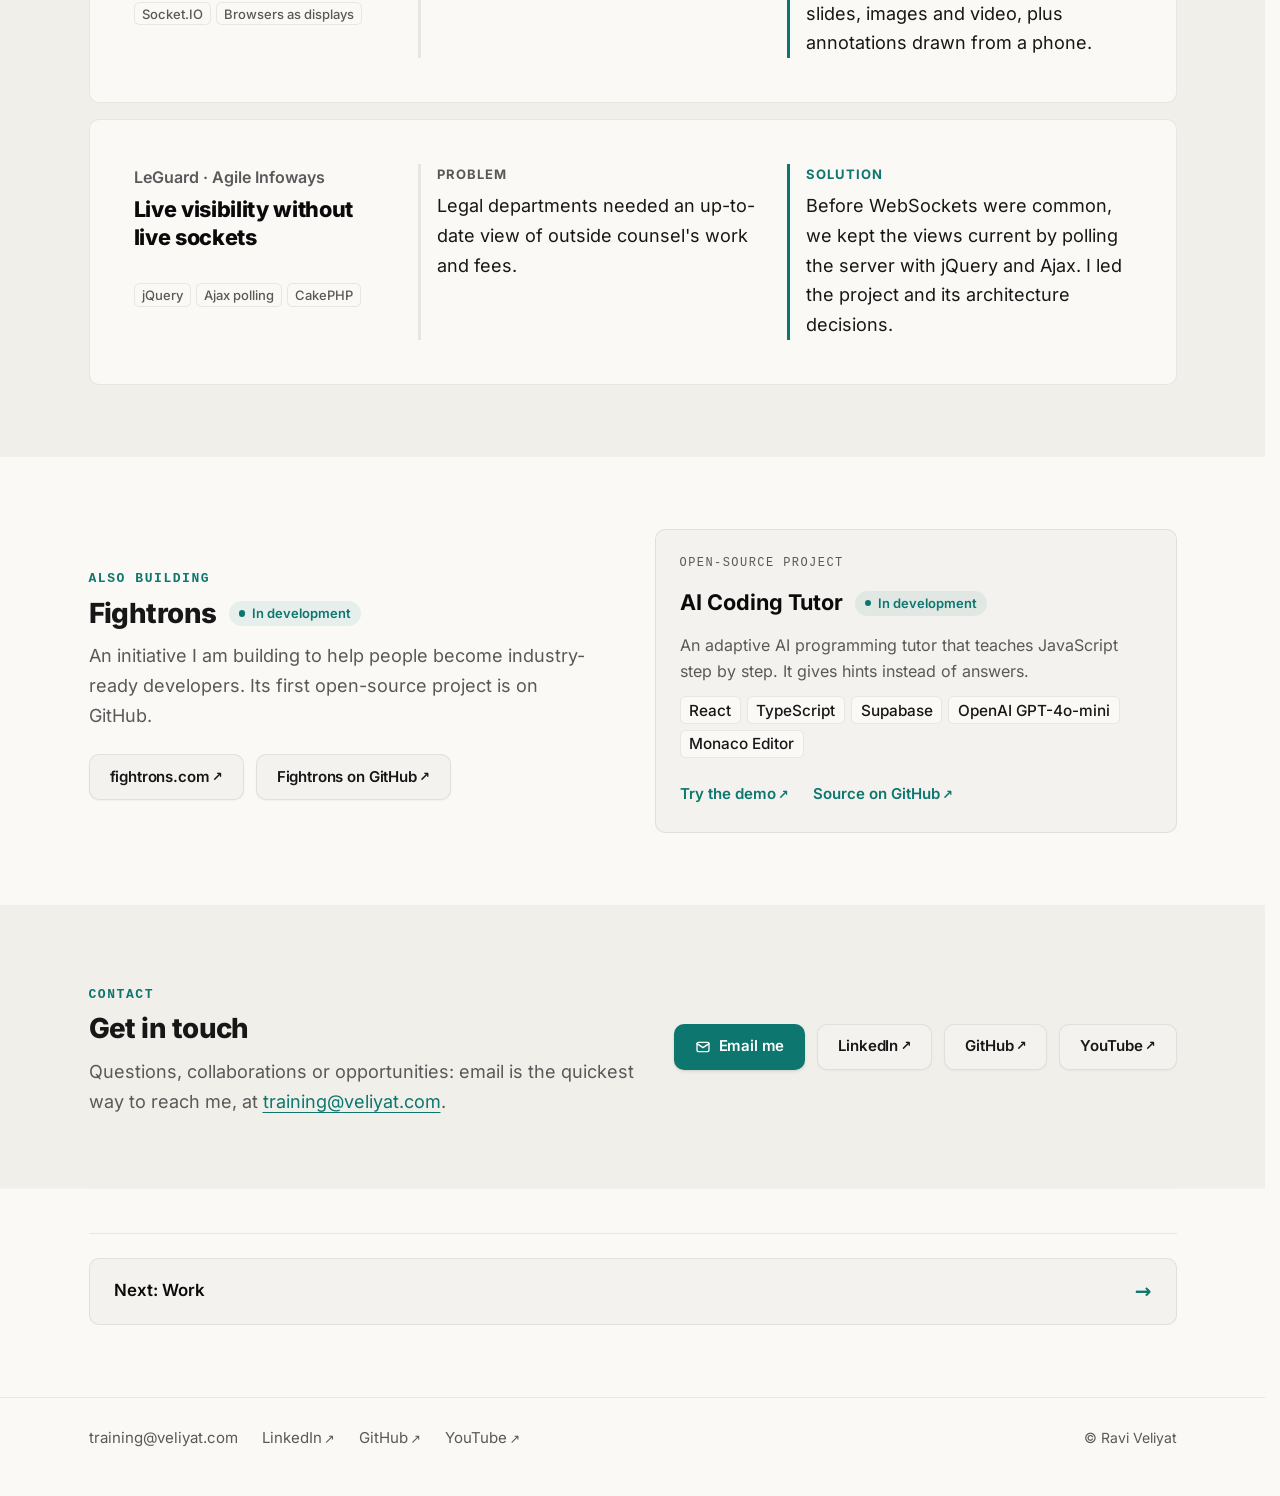
==== commit e27c05cb: "feat(home,teaching): revision 2 round 1 – hero buttons, readability, bands, narrow-phone fix (brief " ====
--- a/index.html
+++ b/index.html
@@ -89,9 +89,9 @@
           </ul>
         </div>
         <p class="support">17+ years in engineering and developer education. Currently building Optivo Health. Before that, technical curriculum and training at MongoDB and GitLab, and corporate training for engineering teams.</p>
-        <ul class="actions">
-          <li><a class="btn btn-primary" href="/work/">See my work</a></li>
-          <li><a class="btn btn-secondary" href="/resume/">View resume</a></li>
+        <ul class="actions hero-actions">
+          <li><a class="btn btn-primary btn-hero" href="/resume/"><svg class="btn-icon" viewBox="0 0 24 24" fill="none" stroke="currentColor" stroke-width="2" stroke-linecap="round" stroke-linejoin="round" aria-hidden="true" focusable="false"><path d="M14 3H7a2 2 0 0 0-2 2v14a2 2 0 0 0 2 2h10a2 2 0 0 0 2-2V8z"/><path d="M14 3v5h5M9 13h6M9 17h4"/></svg>View resume<span class="btn-arrow" aria-hidden="true">→</span></a></li>
+          <li><a class="btn btn-outline btn-hero" href="/work/">See my work<span class="btn-arrow" aria-hidden="true">→</span></a></li>
         </ul>
       </div>
     </section>
@@ -122,7 +122,7 @@
       </div>
     </section>
 
-    <section class="solved full" aria-labelledby="solved-heading">
+    <section class="solved full band" aria-labelledby="solved-heading">
       <span class="eyebrow">Problems I solved</span>
       <h2 id="solved-heading">From a client's problem to a working solution</h2>
       <ul class="solved-grid">
@@ -175,7 +175,7 @@
       </div>
     </section>
 
-<section class="section contact-panel" aria-labelledby="contact-heading">
+<section class="section contact-panel band" aria-labelledby="contact-heading">
       <div class="contact-text">
         <span class="eyebrow">Contact</span>
         <h2 id="contact-heading">Get in touch</h2>
--- a/assets/css/site.css
+++ b/assets/css/site.css
@@ -1803,3 +1803,60 @@
 /* Teaching v35: use case under "How I design a course", reusing the Home problem-and-solution card. */
 .approach-case-label { margin: var(--space-6) 0 0; font-size: var(--text-small); font-weight: 700; color: var(--color-accent); }
 .solved-grid.approach-case { margin-top: var(--space-3); }
+/* ==== Revision 2, round 1 (brief v36) ==================================== */
+
+/* 1. Readability: darker secondary text, larger small labels */
+:root { --color-muted: #595959; --color-band: #f1efe9; }
+@media (prefers-color-scheme: dark) {
+  :root { --color-muted: #a3a3a3; --color-band: #121212; }
+}
+.eyebrow { font-size: 0.8125rem; letter-spacing: 0.12em; }
+.card p, .project-card p { font-size: 1rem; }
+.solved-org { font-size: 1rem; }
+.solved-label { font-size: 0.8125rem; }
+.solved-card .chip, .status-pill { font-size: 0.8125rem; }
+.hero-logos-label, .hero-home .hero-logos-label, .project-label, .rc-item dt { font-size: 0.75rem; letter-spacing: 0.12em; }
+.xp-label { font-size: 0.75rem !important; letter-spacing: 0.12em; }
+
+/* 2. Home hero buttons: View resume leads (filled), See my work follows (outlined) */
+.hero-home .hero-text > .hero-actions { margin-top: var(--space-5); }
+.btn-hero { gap: 0.6rem; min-height: 3.25rem; padding: 0.85rem 1.5rem; font-size: 1.0625rem; font-weight: 650; }
+.btn-hero .btn-icon { width: 1.15rem; height: 1.15rem; flex: none; }
+.btn-hero .btn-arrow { font-weight: 700; transition: transform var(--duration-fast) ease; }
+.btn-hero:hover .btn-arrow, .btn-hero:focus-visible .btn-arrow { transform: translateX(3px); }
+.btn-primary.btn-hero { box-shadow: 0 6px 16px -6px color-mix(in srgb, var(--color-accent) 70%, transparent); }
+.btn-primary.btn-hero:hover { transform: translateY(-2px); filter: brightness(1.06); box-shadow: 0 10px 22px -8px color-mix(in srgb, var(--color-accent) 85%, transparent); }
+.btn-outline { background: transparent; color: var(--color-accent); border: 1.5px solid var(--color-accent); }
+.btn-outline:hover { background: var(--color-accent-subtle); color: var(--color-accent); transform: translateY(-2px); }
+.btn-hero:focus-visible { outline: 2px solid var(--color-accent); outline-offset: 3px; }
+@media (max-width: 29.99rem) {
+  .hero-actions { flex-direction: column; }
+  .hero-actions li, .hero-actions .btn { width: 100%; }
+}
+@media (prefers-reduced-motion: reduce) {
+  .btn-hero, .btn-hero .btn-arrow { transition: none; }
+  .btn-hero:hover, .btn-hero:hover .btn-arrow, .btn-hero:focus-visible .btn-arrow { transform: none; }
+}
+
+/* 3. Home: tinted full-width bands so sections read as chapters (no extra HTML wrappers) */
+.band {
+  background: var(--color-band);
+  box-shadow: 0 0 0 100vmax var(--color-band);
+  clip-path: inset(0 -100vmax);
+  padding-block: var(--space-7);
+}
+.band .solved-card { background: var(--color-bg); }
+.solved.band { margin-top: var(--space-7); }
+.solved.band + .fightrons { margin-top: var(--space-7); padding-top: 0; border-top: 0; }
+.contact-panel.band { margin-top: var(--space-7); border: 0; border-radius: 0; padding-inline: 0; }
+.band + .next-card-wrap { margin-top: var(--space-6); }
+
+/* 4. Very narrow phones (about 320px): Fightrons buttons stack, so the page no longer scrolls sideways */
+@media (max-width: 23.99rem) {
+  .fightrons-links { grid-template-columns: 1fr; }
+}
+@media (prefers-color-scheme: dark) {
+  /* Dark mode: a plain shadow, not a coloured glow */
+  .btn-primary.btn-hero { box-shadow: 0 4px 12px -4px rgba(0, 0, 0, 0.7); }
+  .btn-primary.btn-hero:hover { box-shadow: 0 8px 18px -6px rgba(0, 0, 0, 0.8); }
+}
